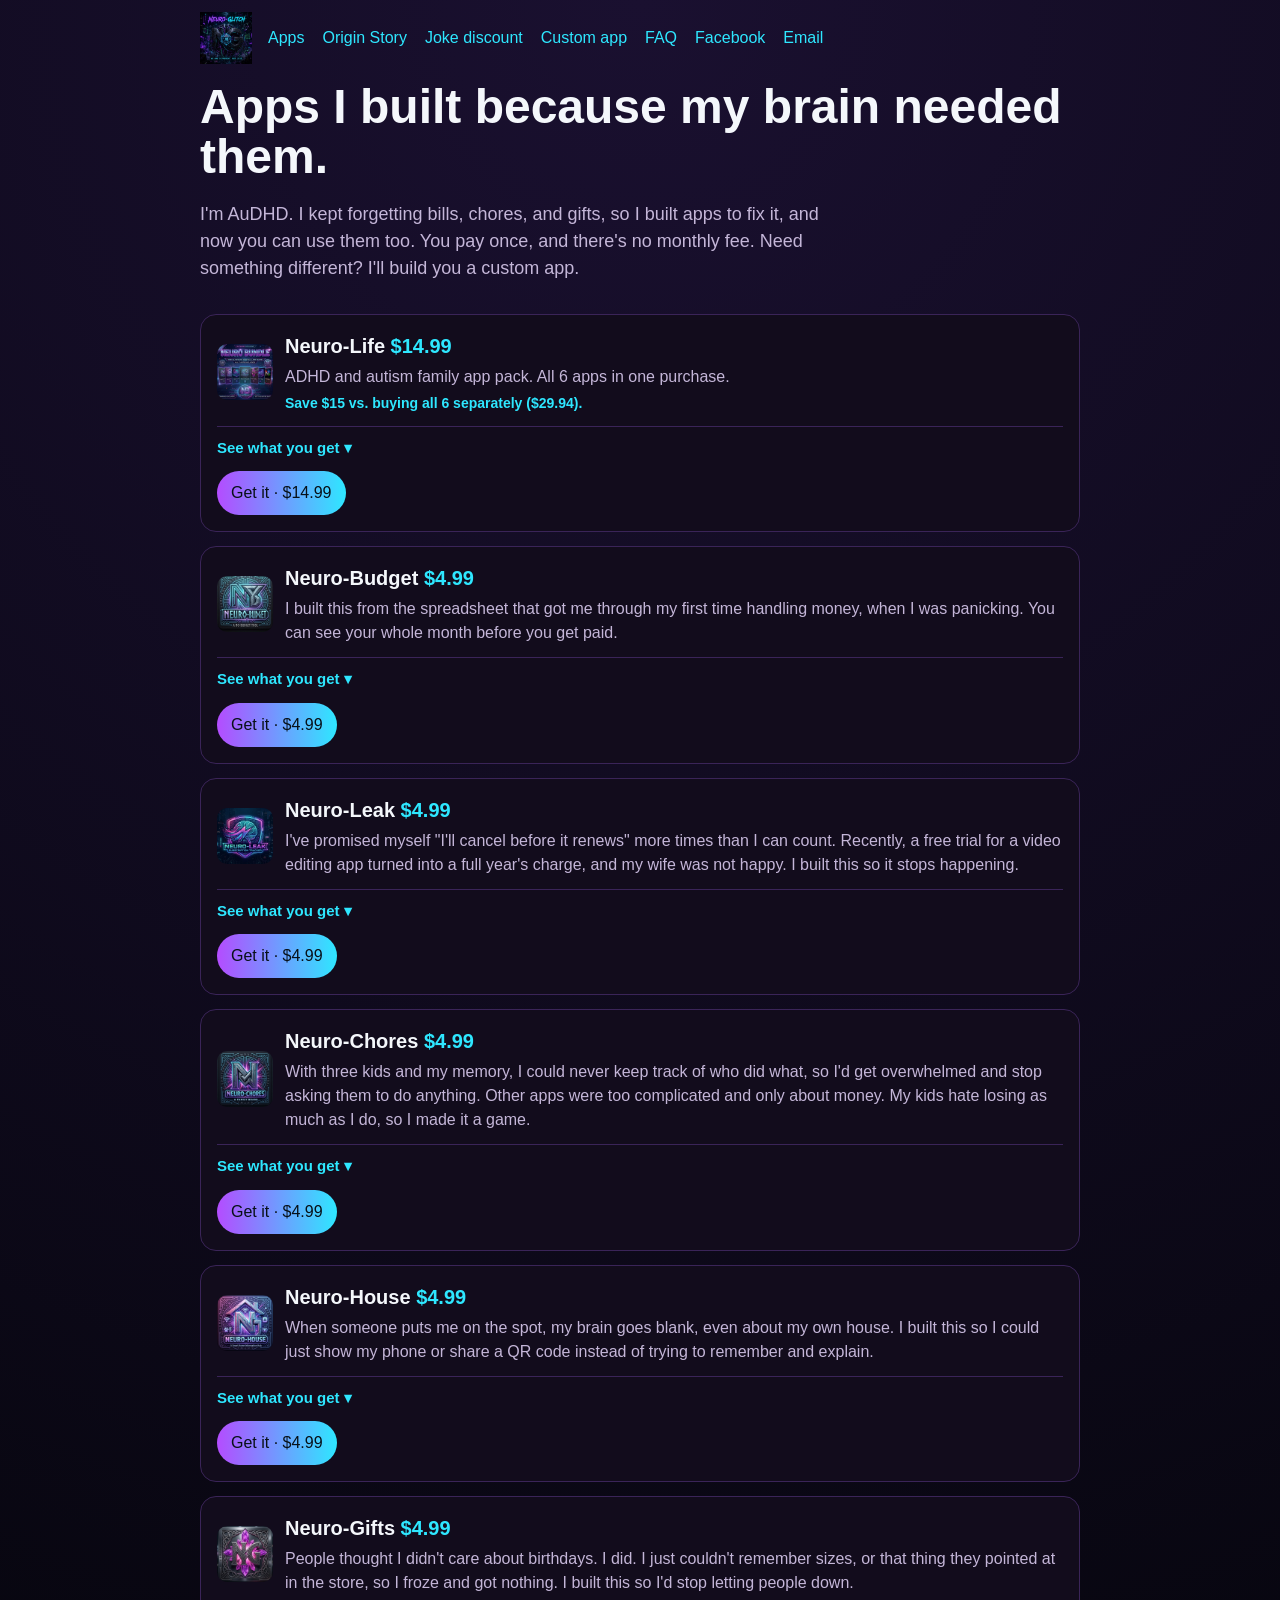
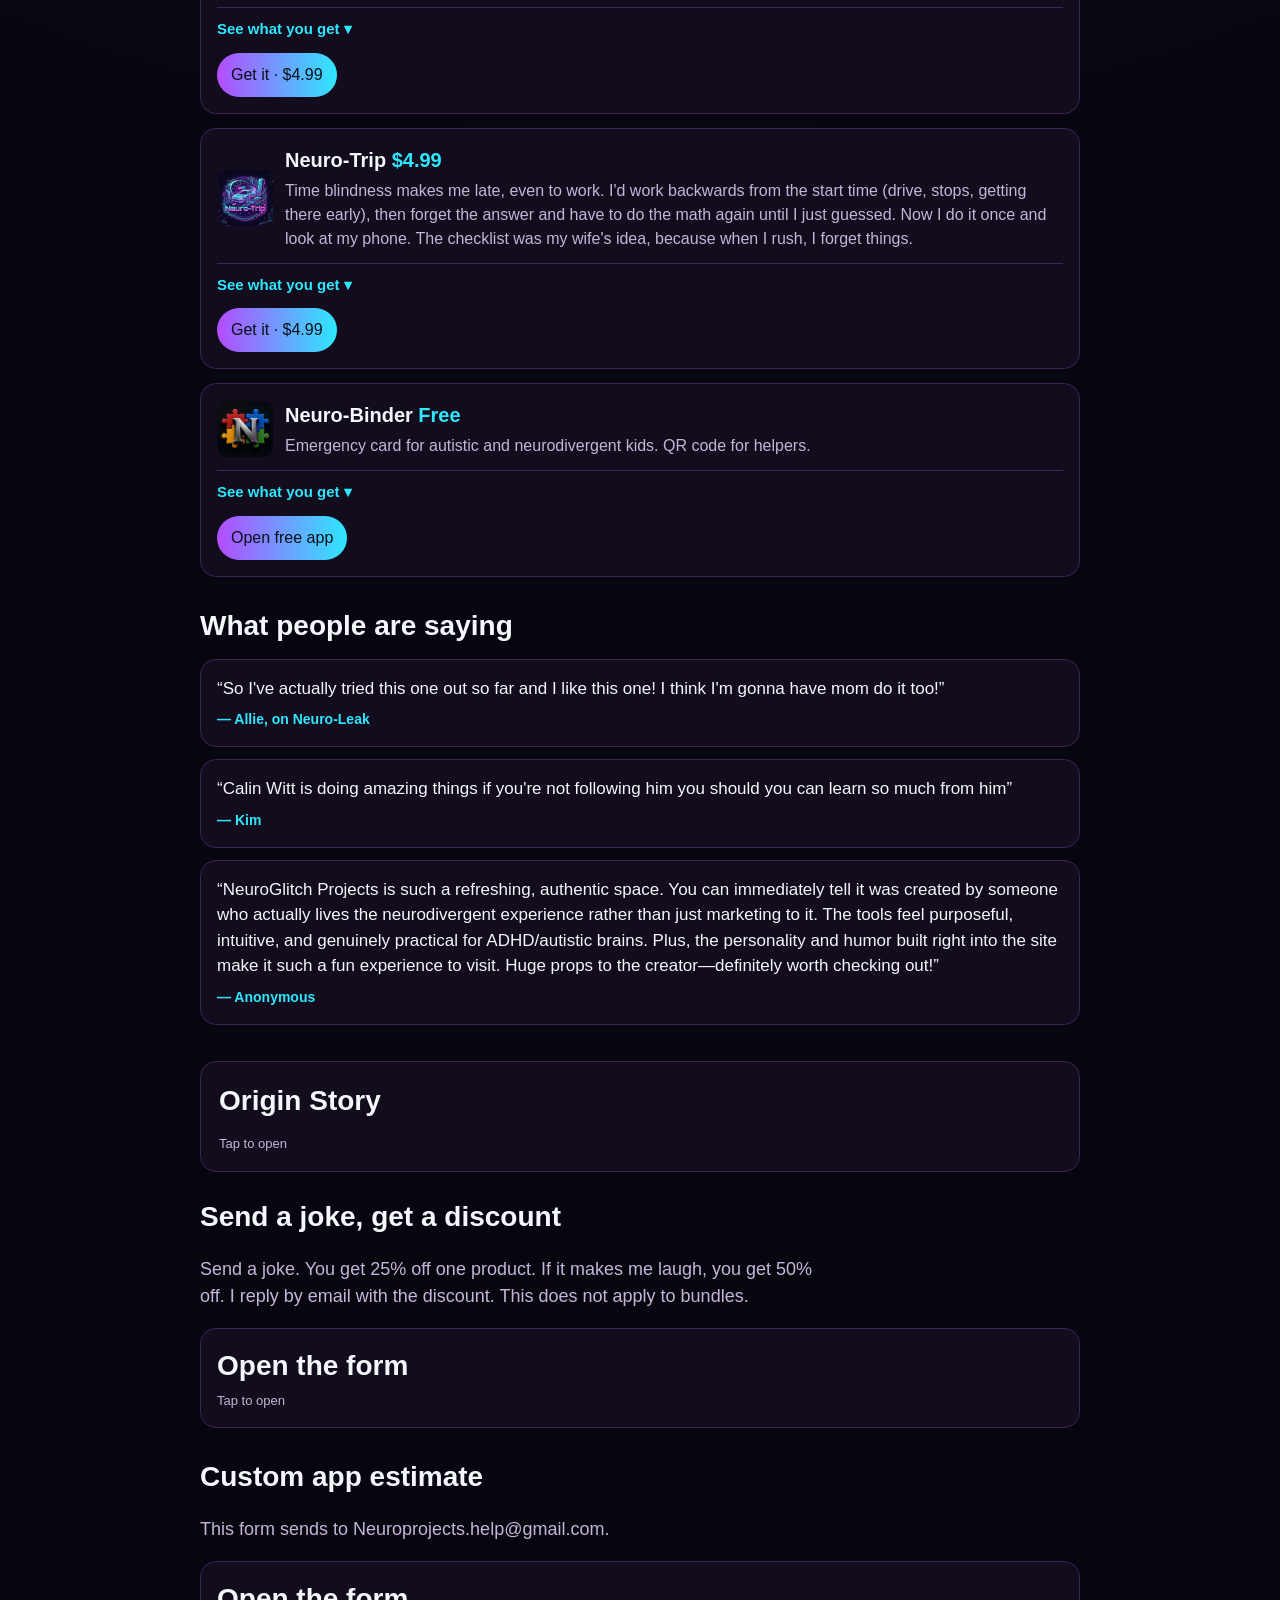
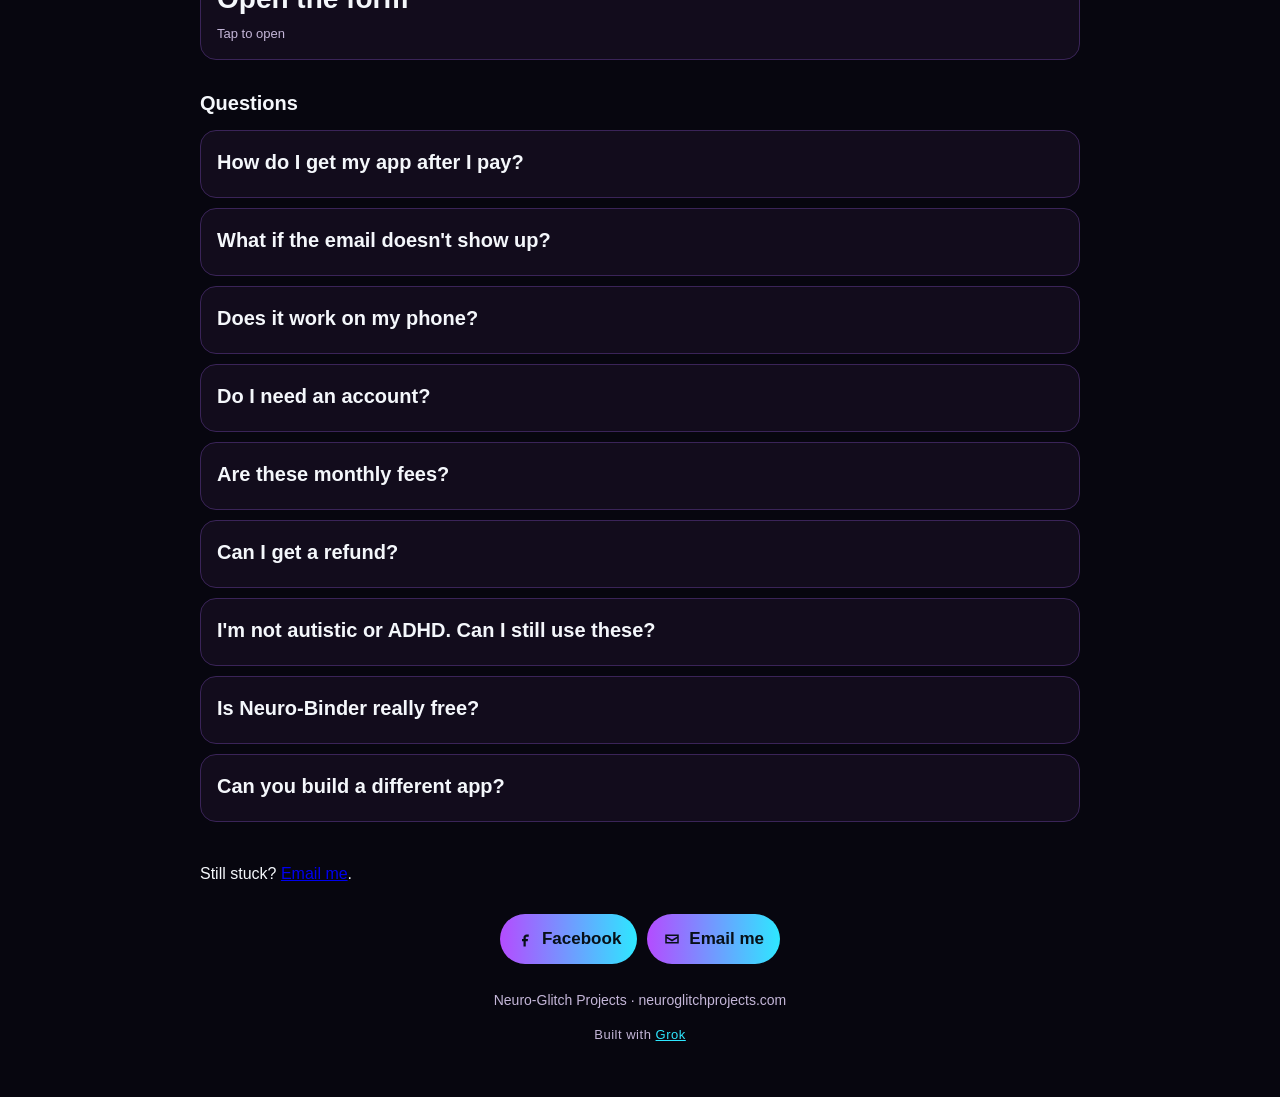
==== index.html @ a2f2d658 "Budget card: use new screenshot filenames" ====
<!DOCTYPE html>
<html lang="en">
<head>
  <meta charset="UTF-8">
  <meta name="viewport" content="width=device-width, initial-scale=1">
  <title>Neuro-Glitch Projects | ADHD and autism family apps</title>
  <meta name="description" content="ADHD and autism family apps by Calin Witt. Phone tools for neurodivergent families: budget, chores, emergency card, subscriptions, home info, gifts, and trip planner. One-time purchase.">
  <link rel="icon" href="/favicon.ico" sizes="any">
  <link rel="icon" type="image/png" href="/favicon-48.png" sizes="48x48">
  <link rel="icon" type="image/png" href="/favicon-192.png" sizes="192x192">
  <link rel="apple-touch-icon" href="/favicon-192.png">
  <meta property="og:type" content="website">
  <meta property="og:url" content="https://neuroglitchprojects.com/">
  <meta property="og:title" content="Neuro-Glitch Projects | Apps I built because my brain needed them">
  <meta property="og:description" content="I'm AuDHD, so I built apps for bills, chores, gifts, and more. You pay once, with no monthly fee. Neuro-Binder is free.">
  <meta property="og:image" content="https://neuroglitchprojects.com/logo.jpg">
  <meta name="twitter:card" content="summary_large_image">
  <meta name="twitter:title" content="Neuro-Glitch Projects | Apps I built because my brain needed them">
  <meta name="twitter:description" content="I'm AuDHD, so I built apps for bills, chores, gifts, and more. You pay once, with no monthly fee. Neuro-Binder is free.">
  <meta name="twitter:image" content="https://neuroglitchprojects.com/logo.jpg">
  <link rel="canonical" href="https://neuroglitchprojects.com/">
  <style>
    :root { --bg:#07060f; --card:#120c1c; --line:#3a2458; --text:#F4F7FB; --muted:#c4b6d8; --cyan:#2ee7ff; --purple:#b44cff; }
    * { box-sizing: border-box; }
    body { margin:0; font-family:-apple-system,BlinkMacSystemFont,"Segoe UI",sans-serif; background:radial-gradient(circle at top, #1a1030 0%, var(--bg) 42%); color:var(--text); line-height:1.5; }
    header, main, footer { width:min(880px, calc(100% - 32px)); margin:0 auto; }
    header { padding:12px 0 0; display:flex; align-items:center; gap:12px; flex-wrap:wrap; }
    .brand { height:52px; width:auto; display:block; margin:0; flex:none; }
    header nav { justify-content:flex-start; flex:1 1 240px; padding:4px 0; gap:4px 10px; }
    nav, .links { display:flex; justify-content:center; gap:10px; padding:12px 0; flex-wrap:wrap; }
    nav a { color:var(--cyan); text-decoration:none; font-size:16px; padding:8px 4px; }
    .links a { display:inline-flex; align-items:center; gap:8px; color:#071018; background:linear-gradient(90deg, var(--purple), var(--cyan)); text-decoration:none; font-size:17px; font-weight:700; border-radius:999px; padding:12px 16px; }
    .links svg { width:18px; height:18px; flex:none; }
    h1 { font-size:clamp(30px, 7vw, 48px); line-height:1.05; margin:18px 0 12px; }
    h2 { margin:0 0 4px; font-size:20px; }
    .price { color:var(--cyan); font-weight:700; }
    .lede, .note { color:var(--muted); font-size:18px; max-width:40rem; }
    .steps { display:flex; gap:8px; flex-wrap:wrap; padding:0 0 16px; color:var(--muted); font-size:13px; }
    .steps span { background:#140c22; border:1px solid var(--line); border-radius:999px; padding:6px 10px; }
    .about { background:var(--card); border:1px solid var(--line); border-radius:16px; padding:18px; margin:8px 0 24px; }
    .about h2 { font-size:28px; }
    .about p { margin:12px 0 0; } .about details { background:transparent; border:0; padding:0; } .about summary h2 { font-size:28px; } .hint { margin:0; color:var(--muted); font-size:13px; }
    .family { display:grid; grid-template-columns:1fr; gap:12px; margin:14px 0 4px; }
    .family img { width:100%; height:auto; display:block; border-radius:14px; border:1px solid var(--line); }
    @media (min-width:640px) { .family { grid-template-columns:1fr 1fr; } }
    .reviews { display:grid; gap:12px; padding:8px 0 28px; }
    .review { margin:0; background:var(--card); border:1px solid var(--line); border-radius:16px; padding:16px; }
    .review blockquote { margin:0; font-size:17px; }
    .review figcaption { margin-top:8px; color:var(--cyan); font-weight:700; font-size:14px; }
    #reviews > h2 { font-size:28px; }
    .get { margin:10px 0 0; padding:10px 12px; background:#140c22; border:1px solid var(--line); border-radius:12px; font-size:15px; }
    .get p { margin:0; }
    .get .get-all { margin-top:6px; color:var(--cyan); font-weight:700; font-size:14px; }
    .card { background:var(--card); border:1px solid var(--line); border-radius:16px; padding:16px; }
    .card .buy { margin-top:12px; }
    details.what { background:transparent; border:0; border-top:1px solid var(--line); border-radius:0; padding:10px 0 0; margin-top:12px; }
    details.what > summary { color:var(--cyan); font-size:15px; font-weight:600; }
    details.what > summary::after { content:" ▾"; }
    details.what[open] > summary::after { content:" ▴"; }
    .lb { position:fixed; inset:0; background:rgba(0,0,0,.9); display:none; align-items:center; justify-content:center; z-index:1000; }
    .lb.on { display:flex; }
    .lb img { max-width:92vw; max-height:88vh; width:auto; height:auto; object-fit:contain; border-radius:12px; }
    .lb button { position:absolute; background:rgba(255,255,255,.12); color:#fff; border:0; border-radius:999px; width:44px; height:44px; font-size:24px; line-height:44px; padding:0; cursor:pointer; }
    .lb .x { top:14px; right:14px; } .lb .pv { left:10px; top:50%; transform:translateY(-50%); } .lb .nx { right:10px; top:50%; transform:translateY(-50%); }
    body.lb-open { overflow:hidden; }
    .faq { display:grid; gap:10px; padding:8px 0 24px; }
    .grid { display:grid; gap:14px; padding:14px 0 28px; }
    .formwrap form { background:transparent; border:0; padding:12px 0 0; }
    details, form { background:var(--card); border:1px solid var(--line); border-radius:16px; padding:16px; }
    summary { cursor:pointer; list-style:none; }
    summary::-webkit-details-marker { display:none; }
    .row { display:flex; gap:12px; align-items:center; }
    .logo { width:56px; height:56px; border-radius:10px; object-fit:cover; flex:none; }
    .short { margin:0; color:var(--muted); }
    .save { margin:4px 0 0; color:var(--cyan); font-size:14px; font-weight:700; }
    .more { margin:14px 0; }
    .shots { display:flex; gap:10px; overflow-x:auto; padding:4px 0 14px; scroll-snap-type:x mandatory; -webkit-overflow-scrolling:touch; }
    .shots a { flex:none; scroll-snap-align:start; }
    .shots img { display:block; width:140px; height:auto; border-radius:14px; border:1px solid var(--line); }
    .more li { margin:6px 0; }
    .buy, button.send { display:inline-block; background:linear-gradient(90deg, var(--purple), var(--cyan)); color:#071018; text-decoration:none; font-weight:700; border:0; border-radius:999px; padding:10px 14px; font:inherit; }
    label { display:block; margin:12px 0 6px; font-size:14px; }
    input, textarea { width:100%; background:#0c0814; color:var(--text); border:1px solid var(--line); border-radius:10px; padding:10px; font:inherit; }
    textarea { min-height:110px; }
    .custom { padding-bottom:28px; }
    .custom h2 { font-size:28px; }
    footer { color:var(--muted); font-size:14px; padding-bottom:40px; text-align:center; }
    footer a { color:var(--cyan); }
    .credit { margin-top:8px; font-size:13px; letter-spacing:.04em; }
  </style>
</head>
<body>
  <header>
    <img class="brand" src="logo.jpg?v=10" alt="Neuro-Glitch. We are different, not less.">
    <nav>
      <a href="#apps">Apps</a>
      <a href="#origin">Origin Story</a>
      <a href="#joke">Joke discount</a>
      <a href="#custom">Custom app</a>
      <a href="#faq">FAQ</a>
      <a href="https://www.facebook.com/share/1QCXShVWDk/?mibextid=wwXIfr">Facebook</a>
      <a href="mailto:Neuroprojects.help@gmail.com">Email</a>
    </nav>
  </header>
  <main>
    <h1>Apps I built because my brain needed them.</h1>
    <p class="lede">I&#39;m AuDHD. I kept forgetting bills, chores, and gifts, so I built apps to fix it, and now you can use them too. You pay once, and there&#39;s no monthly fee. Need something different? I&#39;ll build you a custom app.</p>
    <section class="grid" id="apps">
      <article class="card" data-cat="pack">
        <div class="row"><img class="logo" src="img/neuro-life.svg" alt="Neuro-Life logo"><div><h2>Neuro-Life <span class="price">$14.99</span></h2><p class="short">ADHD and autism family app pack. All 6 apps in one purchase.</p><p class="save">Save $15 vs. buying all 6 separately ($29.94).</p></div></div>
        <details class="what" name="site"><summary>See what you get</summary>
        <ul class="more"><li>Neuro-Chores</li><li>Neuro-House</li><li>Neuro-Leak</li><li>Neuro-Gifts</li><li>Neuro-Trip</li><li>Neuro-Budget</li></ul>
        </details>
        <a class="buy" href="https://buy.stripe.com/5kQfZj4Zwcn02ruaS0b3q06">Get it · $14.99</a>
      </article>
      <article class="card" data-cat="money">
        <div class="row"><img class="logo" src="img/neuro-budget.svg" alt="Neuro-Budget logo"><div><h2>Neuro-Budget <span class="price">$4.99</span></h2><p class="short">I built this from the spreadsheet that got me through my first time handling money, when I was panicking. You can see your whole month before you get paid.</p></div></div>
        <details class="what" name="site"><summary>See what you get</summary>
        <div class="get"><p>Sort your bills between your paychecks, track your savings, and see real numbers for what's safe to spend. It does the math so you don't get overwhelmed.</p><p class="get-all">Works on any phone. Add it to your home screen. Guide PDF included. Pay once.</p></div>
        <ul class="more"><li>Shows which check pays which bill.</li><li>Shows the amount safe to spend after those bills.</li><li>Runs on your phone. No spreadsheet.</li></ul>
        <div class="shots"><a href="img/shots/nbudget-v2-1.svg"><img loading="lazy" src="img/shots/nbudget-v2-1.svg" alt="Neuro-Budget paychecks screen showing income, bills, and safe-to-spend totals" width="140"></a><a href="img/shots/nbudget-v2-2.svg"><img loading="lazy" src="img/shots/nbudget-v2-2.svg" alt="Neuro-Budget paycheck detail with the bills assigned to that paycheck" width="140"></a><a href="img/shots/nbudget-v2-3.svg"><img loading="lazy" src="img/shots/nbudget-v2-3.svg" alt="Neuro-Budget month view showing the whole month of bills and paychecks" width="140"></a></div>
        </details>
        <a class="buy" href="https://buy.stripe.com/7sYaEZajQbiW6HK1hqb3q00">Get it · $4.99</a>
      </article>
      <article class="card" data-cat="money">
        <div class="row"><img class="logo" src="img/neuro-leak.svg" alt="Neuro-Leak logo"><div><h2>Neuro-Leak <span class="price">$4.99</span></h2><p class="short">I've promised myself "I'll cancel before it renews" more times than I can count. Recently, a free trial for a video editing app turned into a full year's charge, and my wife was not happy. I built this so it stops happening.</p></div></div>
        <details class="what" name="site"><summary>See what you get</summary>
        <div class="get"><p>Track your subscriptions and see what they cost per year. It shows when each free trial ends, so you can cancel before the full price hits.</p><p class="get-all">Works on any phone. Add it to your home screen. Guide PDF included. Pay once.</p></div>
        <ul class="more"><li>Add a plan with price, due date, and billing cycle.</li><li>See the true yearly cost.</li><li>One tap shows due trials and payments.</li></ul>
        <div class="shots"><a href="img/shots/leak-1.svg"><img loading="lazy" src="img/shots/leak-1.svg" alt="Neuro-Leak 14-day horizon with monthly and yearly subscription cost and trials ending soon" width="140"></a><a href="img/shots/leak-2.svg"><img loading="lazy" src="img/shots/leak-2.svg" alt="Neuro-Leak subscriptions list with free trials and upcoming charges" width="140"></a></div>
        </details>
        <a class="buy" href="https://buy.stripe.com/4gM4gBbnUaeSc248JSb3q03">Get it · $4.99</a>
      </article>
      <article class="card" data-cat="kids">
        <div class="row"><img class="logo" src="img/neuro-chores.svg" alt="Neuro-Chores logo"><div><h2>Neuro-Chores <span class="price">$4.99</span></h2><p class="short">With three kids and my memory, I could never keep track of who did what, so I'd get overwhelmed and stop asking them to do anything. Other apps were too complicated and only about money. My kids hate losing as much as I do, so I made it a game.</p></div></div>
        <details class="what" name="site"><summary>See what you get</summary>
        <div class="get"><p>Set your own chores and rewards, and the kids earn points. A running scoreboard shows who has done the most and who has the most points, so they push to beat each other.</p><p class="get-all">Works on any phone. Add it to your home screen. Guide PDF included. Pay once.</p></div>
        <ul class="more"><li>Add kids and assign chores.</li><li>Track points and redeem rewards.</li><li>Optional parent PIN. No monthly fee. No App Store account.</li></ul>
        <div class="shots"><a href="img/shots/chores-1.svg"><img loading="lazy" src="img/shots/chores-1.svg" alt="Neuro-Chores family overview showing each kid’s chores done and points" width="140"></a><a href="img/shots/chores-2.svg"><img loading="lazy" src="img/shots/chores-2.svg" alt="Neuro-Chores kid screen with points, a Redeem button, and chore list" width="140"></a></div>
        </details>
        <a class="buy" href="https://buy.stripe.com/9B6aEZ8bI9aO8PSe4cb3q04">Get it · $4.99</a>
      </article>
      <article class="card" data-cat="home">
        <div class="row"><img class="logo" src="img/neuro-house.svg" alt="Neuro-House logo"><div><h2>Neuro-House <span class="price">$4.99</span></h2><p class="short">When someone puts me on the spot, my brain goes blank, even about my own house. I built this so I could just show my phone or share a QR code instead of trying to remember and explain.</p></div></div>
        <details class="what" name="site"><summary>See what you get</summary>
        <div class="get"><p>A household binder for Wi-Fi, pets, shutoffs, contacts, routines, and more. Share a QR card or hand over the phone, so a sitter or plumber gets what they need without the small talk.</p><p class="get-all">Works on any phone. Add it to your home screen. Guide PDF included. Pay once.</p></div>
        <ul class="more"><li>Keys, alarm codes, shutoffs, Wi-Fi, layout, and routines.</li><li>Share a QR code with a plumber, pet sitter, or guest.</li><li>Nothing is uploaded.</li></ul>
        <div class="shots"><a href="img/shots/house-1.svg"><img loading="lazy" src="img/shots/house-1.svg" alt="Neuro-House home binder with rooms for Wi-Fi, alarm, shutoffs, pets, and contacts" width="140"></a><a href="img/shots/house-2.svg"><img loading="lazy" src="img/shots/house-2.svg" alt="Neuro-House pets page with a pet’s age, food, and care notes" width="140"></a><a href="img/shots/house-3.svg"><img loading="lazy" src="img/shots/house-3.svg" alt="Neuro-House share screen with a QR code a sitter can scan to read the pet notes" width="140"></a></div>
        </details>
        <a class="buy" href="https://buy.stripe.com/14A3cx0Jgcn07LO5xGb3q02">Get it · $4.99</a>
      </article>
      <article class="card" data-cat="people">
        <div class="row"><img class="logo" src="img/neuro-gifts.svg" alt="Neuro-Gifts logo"><div><h2>Neuro-Gifts <span class="price">$4.99</span></h2><p class="short">People thought I didn't care about birthdays. I did. I just couldn't remember sizes, or that thing they pointed at in the store, so I froze and got nothing. I built this so I'd stop letting people down.</p></div></div>
        <details class="what" name="site"><summary>See what you get</summary>
        <div class="get"><p>Save sizes, likes, birthdays, and gift ideas the moment you hear them, so you're never stuck guessing.</p><p class="get-all">Works on any phone. Add it to your home screen. Guide PDF included. Pay once.</p></div>
        <ul class="more"><li>Stores the details you forget.</li><li>Tracks a gift from idea to given.</li></ul>
        <div class="shots"><a href="img/shots/gifts-1.svg"><img loading="lazy" src="img/shots/gifts-1.svg" alt="Neuro-Gifts people list with a birthday and gift ideas" width="140"></a><a href="img/shots/gifts-2.svg"><img loading="lazy" src="img/shots/gifts-2.svg" alt="Neuro-Gifts person profile with clothing sizes, colors, and likes" width="140"></a></div>
        </details>
        <a class="buy" href="https://buy.stripe.com/aFa14p77Eev83vyaS0b3q01">Get it · $4.99</a>
      </article>
      <article class="card" data-cat="travel">
        <div class="row"><img class="logo" src="img/neuro-trip.svg" alt="Neuro-Trip logo"><div><h2>Neuro-Trip <span class="price">$4.99</span></h2><p class="short">Time blindness makes me late, even to work. I'd work backwards from the start time (drive, stops, getting there early), then forget the answer and have to do the math again until I just guessed. Now I do it once and look at my phone. The checklist was my wife's idea, because when I rush, I forget things.</p></div></div>
        <details class="what" name="site"><summary>See what you get</summary>
        <div class="get"><p>Enter when you need to be there and what's on the way. It tells you when to start getting ready and when to leave, plus a checklist so nothing gets left behind.</p><p class="get-all">Works on any phone. Add it to your home screen. Guide PDF included. Pay once.</p></div>
        <ul class="more"><li>Set the arrival time first.</li><li>Add stops and a buffer.</li><li>Shows when you need to leave.</li></ul>
        <div class="shots"><a href="img/shots/trip-1.svg"><img loading="lazy" src="img/shots/trip-1.svg" alt="Neuro-Trip upcoming trip with the time to start getting ready" width="140"></a><a href="img/shots/trip-2.svg"><img loading="lazy" src="img/shots/trip-2.svg" alt="Neuro-Trip schedule working backward from arrival time with stops" width="140"></a><a href="img/shots/trip-3.svg"><img loading="lazy" src="img/shots/trip-3.svg" alt="Neuro-Trip packing checklist before leaving" width="140"></a></div>
        </details>
        <a class="buy" href="https://buy.stripe.com/bJecN79fM3Qud68e4cb3q05">Get it · $4.99</a>
      </article>
      <article class="card" data-cat="kids">
        <div class="row"><img class="logo" src="img/neuro-binder.svg" alt="Neuro-Binder logo"><div><h2>Neuro-Binder <span class="price">Free</span></h2><p class="short">Emergency card for autistic and neurodivergent kids. QR code for helpers.</p></div></div>
        <details class="what" name="site"><summary>See what you get</summary>
        <ul class="more"><li>QR code with photo, contacts, allergies, and how to help.</li><li>A helper can scan it with no account.</li><li>The scanner cannot edit the card.</li></ul>
        </details>
        <a class="buy" href="https://forge-zest-kite-frost.grok.me" target="_blank" rel="noopener">Open free app</a>
      </article>
    </section>
    <section id="reviews">
    <h2>What people are saying</h2>
    <div class="reviews">
      <figure class="review"><blockquote>“So I've actually tried this one out so far and I like this one! I think I'm gonna have mom do it too!”</blockquote><figcaption>— Allie, on Neuro-Leak</figcaption></figure>
      <figure class="review"><blockquote>“Calin Witt is doing amazing things if you're not following him you should you can learn so much from him”</blockquote><figcaption>— Kim</figcaption></figure>
      <figure class="review"><blockquote>“NeuroGlitch Projects is such a refreshing, authentic space. You can immediately tell it was created by someone who actually lives the neurodivergent experience rather than just marketing to it. The tools feel purposeful, intuitive, and genuinely practical for ADHD/autistic brains. Plus, the personality and humor built right into the site make it such a fun experience to visit. Huge props to the creator—definitely worth checking out!”</blockquote><figcaption>— Anonymous</figcaption></figure>
    </div>
    </section>
        <section class="about" id="origin">
      <details name="site">
        <summary><h2>Origin Story</h2><p class="hint">Tap to open</p></summary>
        <div class="family"><img loading="lazy" src="img/family-couple.svg" alt="Calin and his partner by a lake"><img loading="lazy" src="img/family-kids.svg" alt="Calin&#39;s family by a lake"></div>
        <p>My name is Calin Witt and I am the creator of Neuro-Glitch. I was born at the Cherokee Nation Hastings Hospital in Tahlequah, OK. Fun fact, I was the only baby born in the hospital that day if you believe my Mother! My dad (Mike) and my brother (Colton) taught me most of what I know and my little sister (Hailey) is one of my biggest inspirations (and my favorite sibling). I also have two other little brothers, who are not so little (Seth and Jace) and my Mother (Sandra), whom have all helped shape who I am. I am a member of the Choctaw Nation Tribe of Oklahoma. My family includes 6 total kids (3 mine and 3 bonus). My 3, King, Legion, and KJ are all Neuro-Divergent and all 3 have unique personalities (and 4 names each). They struggle with how the world is and I want to be a part of something that creates a better future for them! My wife (Erica) and I also have 2 beautiful dogs, Beau (long-haired dachshund) and Moose (my giant deaf Great Dane) and a Burmese Python (Kaa). Yes, from the Jungle Book!</p>
        <p>Growing up I always knew I was a little different, I just never knew why. I have always been very good at problem-solving (sometimes creating problems just to solve them when I was bored). I discovered in my 20s I was AuDHD, to which no one around me was surprised….but me. I created Neuro-Glitch because I want to be able to help people with cognitive struggles by creating apps that I know help me. Finding a problem and solving it. I am a prior Law-Enforcement Officer as well. I never want anyone to need a tool and not have it so if you are really struggling and need help and one of my tools could help you but you can’t afford it, just let me know and we will work together to figure something out! Thank you all for visiting my site and I am so excited for this journey!</p>
      </details>
    </section>
    <section class="custom" id="joke">
      <h2>Send a joke, get a discount</h2>
      <p class="note">Send a joke. You get 25% off one product. If it makes me laugh, you get 50% off. I reply by email with the discount. This does not apply to bundles.</p>
      <details class="formwrap" name="site"><summary><h2>Open the form</h2><p class="hint">Tap to open</p></summary>
      <form action="https://formsubmit.co/Neuroprojects.help@gmail.com" method="POST">
        <input type="hidden" name="_subject" value="Joke for a discount">
        <input type="hidden" name="_next" value="https://neuroglitchprojects.com/thanks.html">
        <input type="hidden" name="_template" value="table">
        <input type="text" name="_honey" style="display:none">
        <label for="jname">Name</label>
        <input id="jname" name="name" required>
        <label for="jemail">Your email</label>
        <input id="jemail" name="email" type="email" required>
        <label for="product">Which product?</label>
        <input id="product" name="product" required>
        <label for="joke">Your joke</label>
        <textarea id="joke" name="joke" required></textarea>
        <p><button class="send" type="submit">Send joke</button></p>
      </form>
      </details>
    </section>
    <section class="custom" id="custom">
      <h2>Custom app estimate</h2>
      <p class="note">This form sends to Neuroprojects.help@gmail.com.</p>
      <details class="formwrap" name="site"><summary><h2>Open the form</h2><p class="hint">Tap to open</p></summary>
      <form action="https://formsubmit.co/Neuroprojects.help@gmail.com" method="POST">
        <input type="hidden" name="_subject" value="Custom app estimate request">
        <input type="hidden" name="_next" value="https://neuroglitchprojects.com/thanks.html">
        <input type="hidden" name="_template" value="table">
        <input type="text" name="_honey" style="display:none">
        <label for="name">Name</label>
        <input id="name" name="name" required>
        <label for="email">Your email</label>
        <input id="email" name="email" type="email" required>
        <label for="app">What should the app do?</label>
        <textarea id="app" name="app" required></textarea>
        <label for="who">Who will use it?</label>
        <input id="who" name="who">
        <label for="must">Must-have features</label>
        <textarea id="must" name="must"></textarea>
        <label for="budget">Budget, if you have one</label>
        <input id="budget" name="budget">
        <label for="when">When do you need it?</label>
        <input id="when" name="when">
        <p><button class="send" type="submit">Send estimate request</button></p>
      </form>
      </details>
    </section>
    <section id="faq">
    <h2>Questions</h2>
    <div class="faq">
      <details name="site"><summary><h2>How do I get my app after I pay?</h2></summary><p>Right after Stripe checkout, an email shows up with your guide PDF and your app link. Usually within a few minutes.</p></details>
      <details name="site"><summary><h2>What if the email doesn't show up?</h2></summary><p>Check spam and promotions first. Still nothing? Email me at Neuroprojects.help@gmail.com and I'll send it.</p></details>
      <details name="site"><summary><h2>Does it work on my phone?</h2></summary><p>Yes. These are web apps. Open the link in your browser and tap “Add to Home Screen.” Works on phone, tablet, or computer.</p></details>
      <details name="site"><summary><h2>Do I need an account?</h2></summary><p>No. Checkout is by Stripe. No sign-up here.</p></details>
      <details name="site"><summary><h2>Are these monthly fees?</h2></summary><p>No. One-time purchase. No subscriptions sneaking up on you.</p></details>
      <details name="site"><summary><h2>Can I get a refund?</h2></summary><p>No refunds, because these are web apps and there's no way to return them once you have them. But if something isn't working, email me and I'll gladly fix it.</p></details>
      <details name="site"><summary><h2>I'm not autistic or ADHD. Can I still use these?</h2></summary><p>Yes. They're built for neurodivergent brains, but they work for anyone who forgets stuff. So, everyone.</p></details>
      <details name="site"><summary><h2>Is Neuro-Binder really free?</h2></summary><p>Yes, free. Responders scan a QR code, no account needed. Editing the card needs a parent sign-in. It does not call 911.</p></details>
      <details name="site"><summary><h2>Can you build a different app?</h2></summary><p>Yes. Use the custom app form above. I reply by email with an estimate.</p></details>
    </div>
    <p>Still stuck? <a href="mailto:Neuroprojects.help@gmail.com">Email me</a>.</p>
    </section>
  </main>
  <footer>
    <div class="links">
      <a href="https://www.facebook.com/share/1QCXShVWDk/?mibextid=wwXIfr"><svg viewBox="0 0 24 24" aria-hidden="true"><path fill="currentColor" d="M14 9h3V6h-3c-2.2 0-4 1.8-4 4v2H8v3h2v7h3v-7h2.6l.4-3H13v-2c0-.6.4-1 1-1z"/></svg>Facebook</a>
      <a href="mailto:Neuroprojects.help@gmail.com"><svg viewBox="0 0 24 24" aria-hidden="true"><path fill="currentColor" d="M3 6h18v12H3V6zm2 2v.5l7 4.2 7-4.2V8H5zm14 8V11l-7 4.2L5 11v5h14z"/></svg>Email me</a>
    </div>
    <p>Neuro-Glitch Projects · neuroglitchprojects.com</p>
    <p class="credit">Built with <a href="https://grok.com">Grok</a></p>
  </footer>
  <script>
    function openHash(){ var s=document.querySelector(location.hash||"#none"); if(s&&s.tagName==="SECTION"){ var d=s.querySelector("details.formwrap"); if(d) d.open=true; } }
    window.addEventListener("hashchange", openHash); openHash();
  </script>
  <div class="lb" id="lb" role="dialog" aria-modal="true" aria-label="Screenshot"><img alt=""><button class="pv" type="button" aria-label="Previous">&#8249;</button><button class="nx" type="button" aria-label="Next">&#8250;</button><button class="x" type="button" aria-label="Close">&times;</button></div>
  <script>
    (function(){
      var lb=document.getElementById("lb"), im=lb.querySelector("img"), set=[], i=0, sx=null;
      function show(){ var a=set[i]; im.src=a.getAttribute("href"); im.alt=a.querySelector("img").alt; lb.querySelector(".pv").style.display=lb.querySelector(".nx").style.display=set.length>1?"":"none"; }
      function open(a){ set=[].slice.call(a.parentNode.querySelectorAll("a")); i=set.indexOf(a); show(); lb.classList.add("on"); document.body.classList.add("lb-open"); }
      function close(){ lb.classList.remove("on"); document.body.classList.remove("lb-open"); im.src=""; }
      function go(d){ i=(i+d+set.length)%set.length; show(); }
      document.querySelectorAll(".shots a").forEach(function(a){ a.addEventListener("click",function(e){ e.preventDefault(); open(a); }); });
      lb.addEventListener("click",function(e){ if(e.target.classList.contains("pv")) go(-1); else if(e.target.classList.contains("nx")) go(1); else if(e.target!==im) close(); });
      document.addEventListener("keydown",function(e){ if(!lb.classList.contains("on")) return; if(e.key==="Escape") close(); if(e.key==="ArrowLeft") go(-1); if(e.key==="ArrowRight") go(1); });
      lb.addEventListener("touchstart",function(e){ sx=e.touches[0].clientX; },{passive:true});
      lb.addEventListener("touchend",function(e){ if(sx===null) return; var dx=e.changedTouches[0].clientX-sx; sx=null; if(Math.abs(dx)>40) go(dx<0?1:-1); });
    })();
  </script>
  <script>
    (function(){
      var ds=[].slice.call(document.querySelectorAll("details"));
      ds.forEach(function(d){ d.addEventListener("toggle",function(){
        if(!d.open) return;
        ds.forEach(function(o){ if(o!==d && o.open) o.open=false; });
        requestAnimationFrame(function(){
          var card=d.closest(".card")||d, h=document.querySelector("header"), off=(h&&getComputedStyle(h).position==="sticky")?h.offsetHeight:0;
          var top=card.getBoundingClientRect().top;
          if(top<off) window.scrollTo({top:window.scrollY+top-off-8,behavior:"smooth"});
        });
      }); });
    })();
  </script>
</body>
</html>
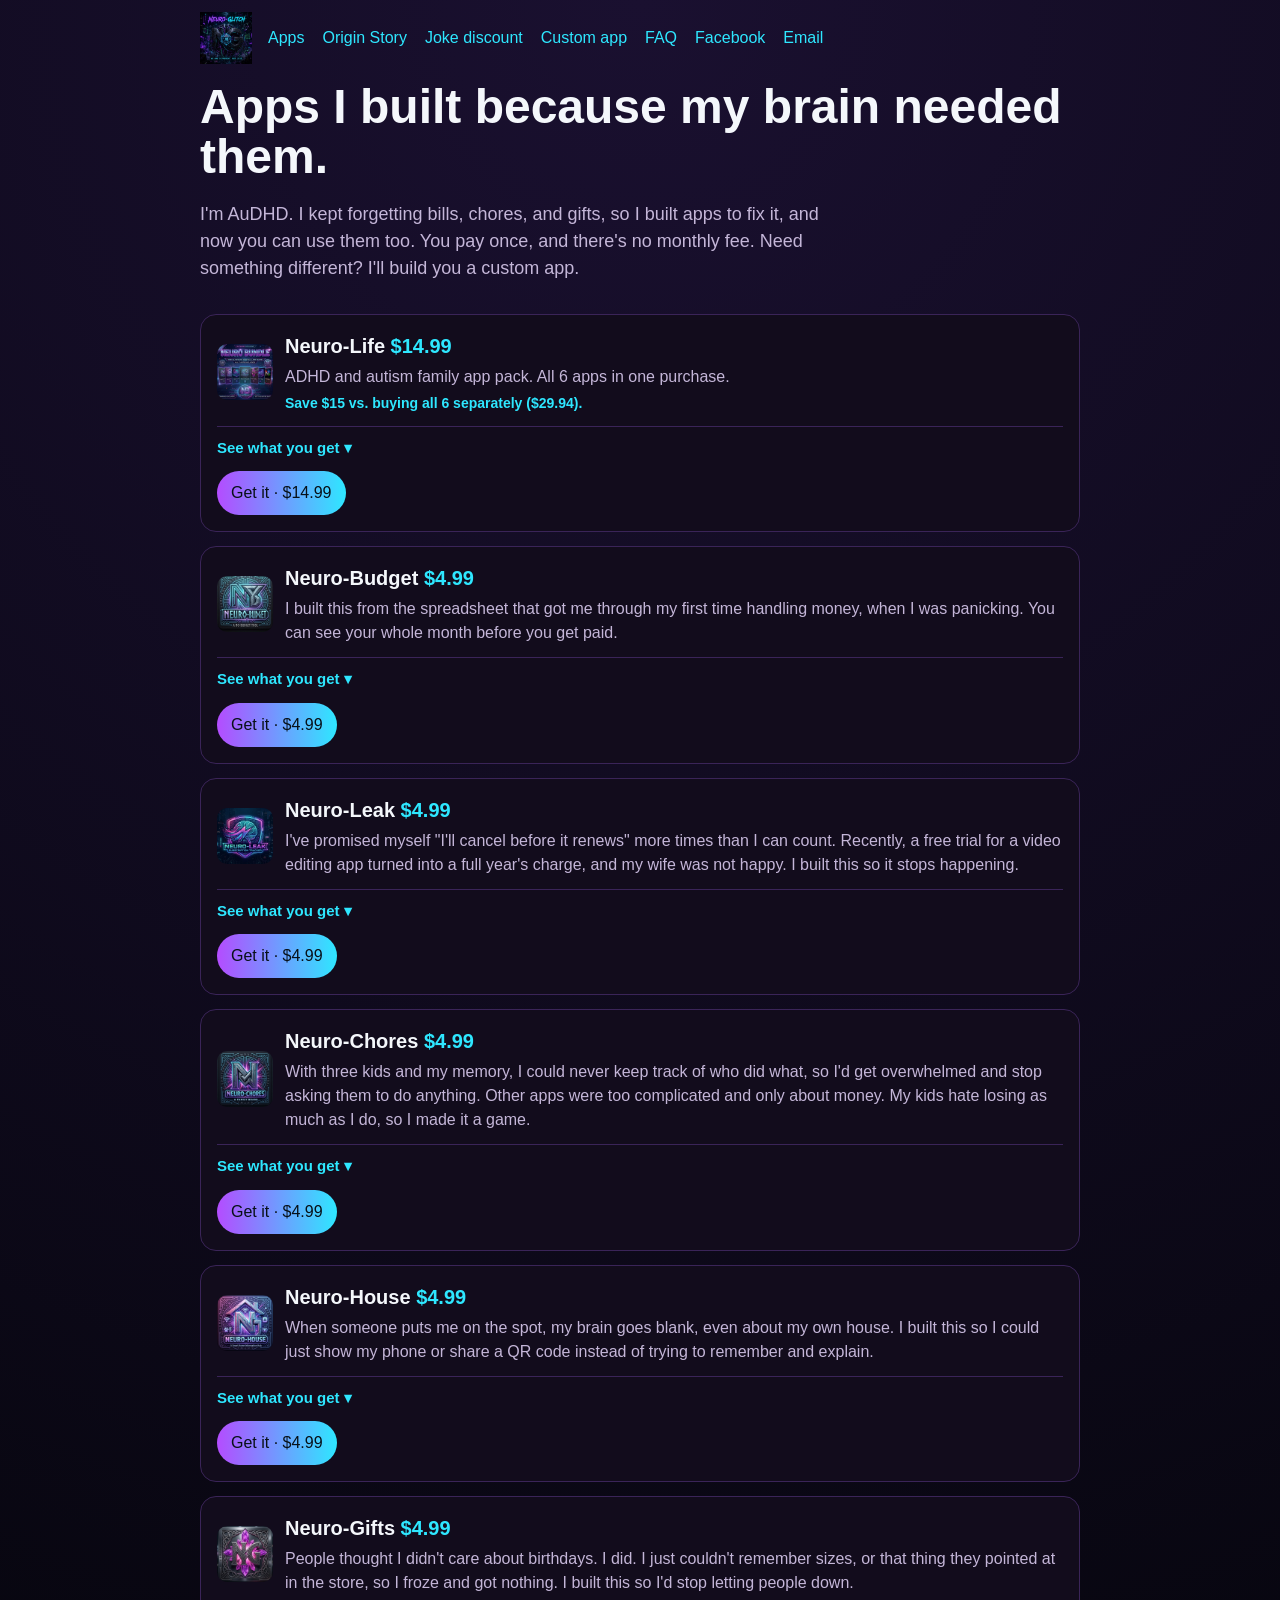
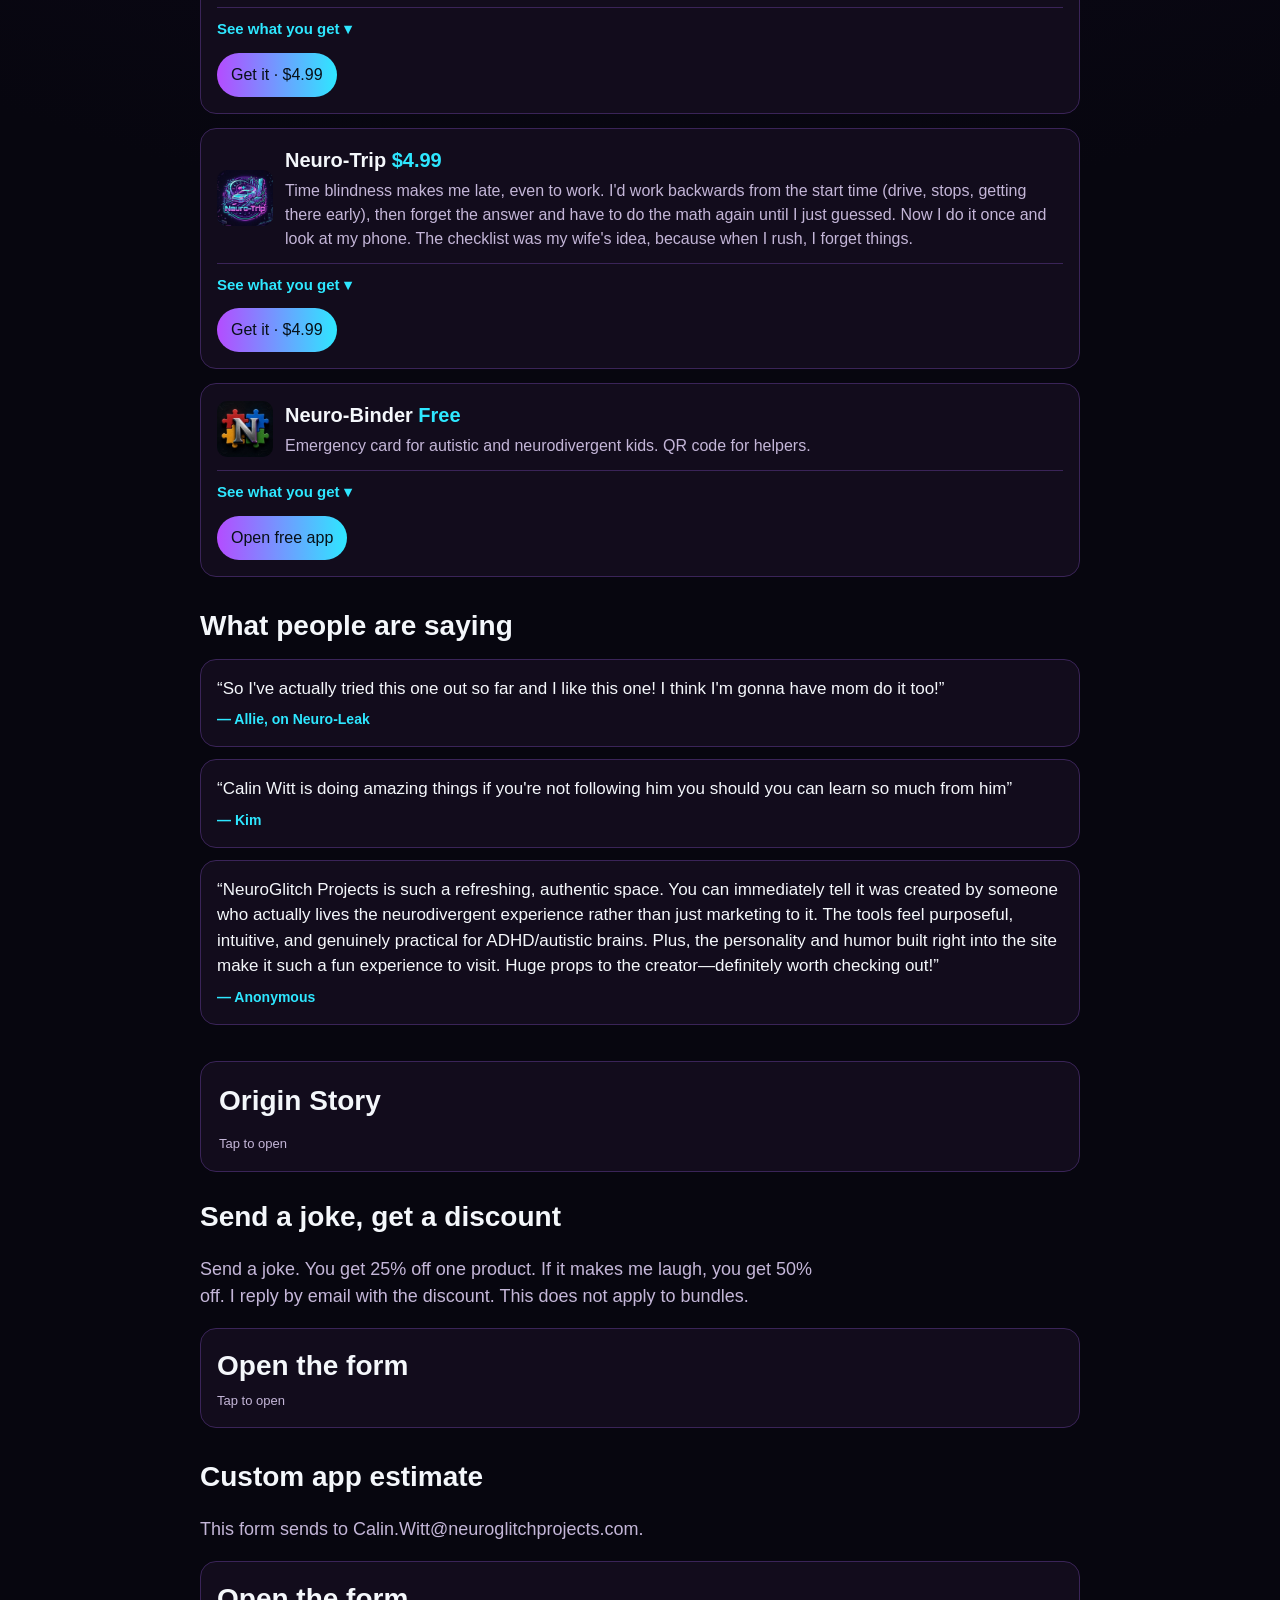
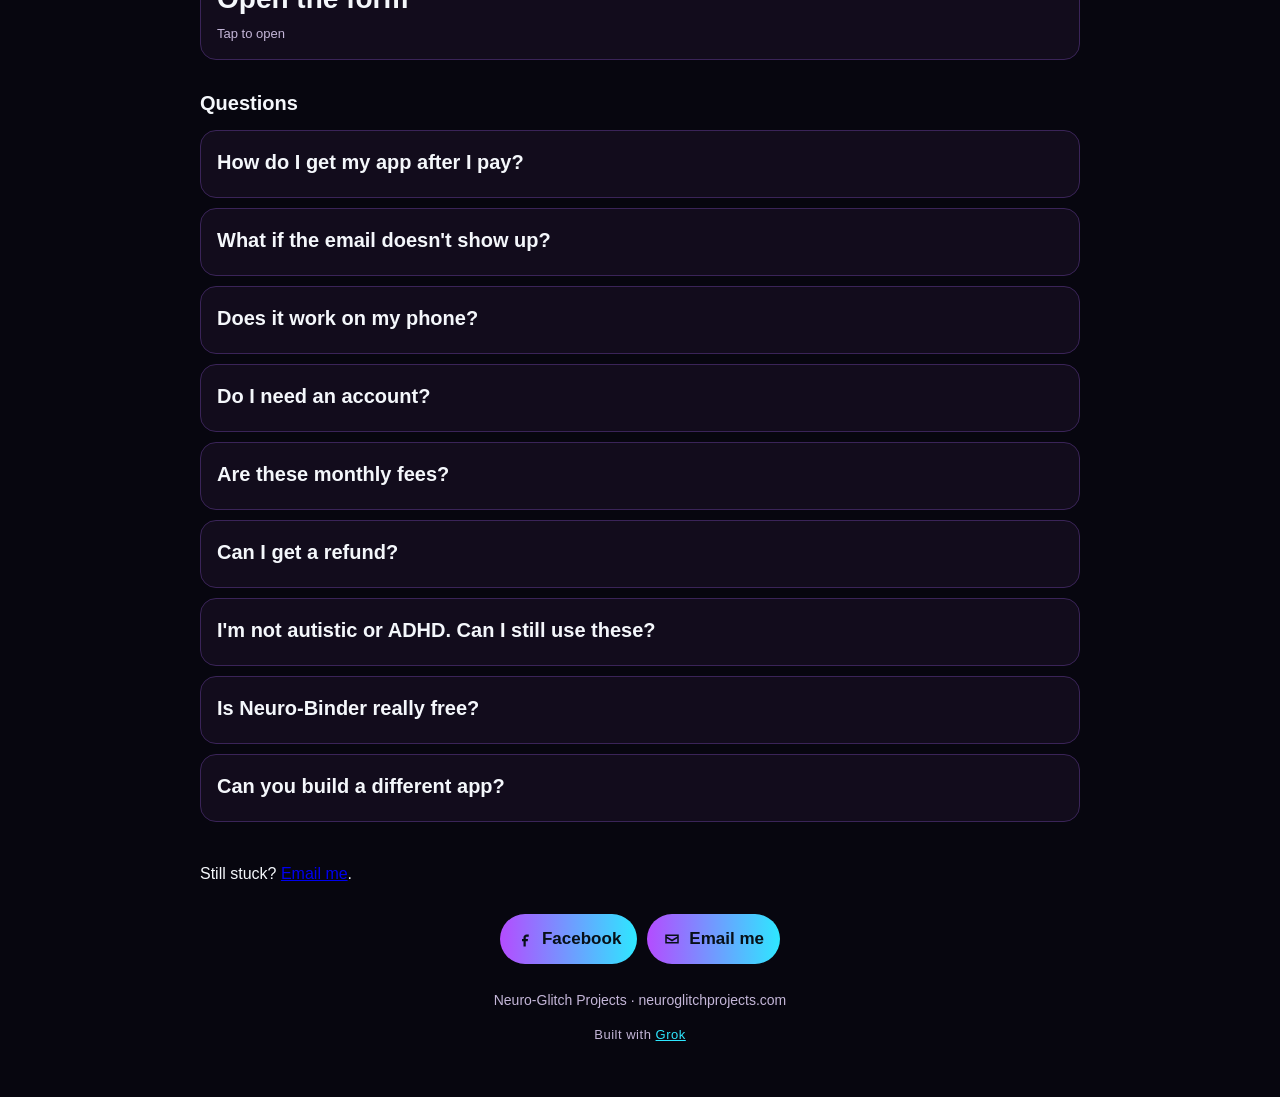
==== commit 9514650b: "Change contact email to Calin.Witt@neuroglitchprojects.com" ====
--- a/index.html
+++ b/index.html
@@ -99,7 +99,7 @@
       <a href="#custom">Custom app</a>
       <a href="#faq">FAQ</a>
       <a href="https://www.facebook.com/share/1QCXShVWDk/?mibextid=wwXIfr">Facebook</a>
-      <a href="mailto:Neuroprojects.help@gmail.com">Email</a>
+      <a href="mailto:Calin.Witt@neuroglitchprojects.com">Email</a>
     </nav>
   </header>
   <main>
@@ -195,7 +195,7 @@
       <h2>Send a joke, get a discount</h2>
       <p class="note">Send a joke. You get 25% off one product. If it makes me laugh, you get 50% off. I reply by email with the discount. This does not apply to bundles.</p>
       <details class="formwrap" name="site"><summary><h2>Open the form</h2><p class="hint">Tap to open</p></summary>
-      <form action="https://formsubmit.co/Neuroprojects.help@gmail.com" method="POST">
+      <form action="https://formsubmit.co/Calin.Witt@neuroglitchprojects.com" method="POST">
         <input type="hidden" name="_subject" value="Joke for a discount">
         <input type="hidden" name="_next" value="https://neuroglitchprojects.com/thanks.html">
         <input type="hidden" name="_template" value="table">
@@ -214,9 +214,9 @@
     </section>
     <section class="custom" id="custom">
       <h2>Custom app estimate</h2>
-      <p class="note">This form sends to Neuroprojects.help@gmail.com.</p>
+      <p class="note">This form sends to Calin.Witt@neuroglitchprojects.com.</p>
       <details class="formwrap" name="site"><summary><h2>Open the form</h2><p class="hint">Tap to open</p></summary>
-      <form action="https://formsubmit.co/Neuroprojects.help@gmail.com" method="POST">
+      <form action="https://formsubmit.co/Calin.Witt@neuroglitchprojects.com" method="POST">
         <input type="hidden" name="_subject" value="Custom app estimate request">
         <input type="hidden" name="_next" value="https://neuroglitchprojects.com/thanks.html">
         <input type="hidden" name="_template" value="table">
@@ -243,7 +243,7 @@
     <h2>Questions</h2>
     <div class="faq">
       <details name="site"><summary><h2>How do I get my app after I pay?</h2></summary><p>Right after Stripe checkout, an email shows up with your guide PDF and your app link. Usually within a few minutes.</p></details>
-      <details name="site"><summary><h2>What if the email doesn't show up?</h2></summary><p>Check spam and promotions first. Still nothing? Email me at Neuroprojects.help@gmail.com and I'll send it.</p></details>
+      <details name="site"><summary><h2>What if the email doesn't show up?</h2></summary><p>Check spam and promotions first. Still nothing? Email me at Calin.Witt@neuroglitchprojects.com and I'll send it.</p></details>
       <details name="site"><summary><h2>Does it work on my phone?</h2></summary><p>Yes. These are web apps. Open the link in your browser and tap “Add to Home Screen.” Works on phone, tablet, or computer.</p></details>
       <details name="site"><summary><h2>Do I need an account?</h2></summary><p>No. Checkout is by Stripe. No sign-up here.</p></details>
       <details name="site"><summary><h2>Are these monthly fees?</h2></summary><p>No. One-time purchase. No subscriptions sneaking up on you.</p></details>
@@ -252,13 +252,13 @@
       <details name="site"><summary><h2>Is Neuro-Binder really free?</h2></summary><p>Yes, free. Responders scan a QR code, no account needed. Editing the card needs a parent sign-in. It does not call 911.</p></details>
       <details name="site"><summary><h2>Can you build a different app?</h2></summary><p>Yes. Use the custom app form above. I reply by email with an estimate.</p></details>
     </div>
-    <p>Still stuck? <a href="mailto:Neuroprojects.help@gmail.com">Email me</a>.</p>
+    <p>Still stuck? <a href="mailto:Calin.Witt@neuroglitchprojects.com">Email me</a>.</p>
     </section>
   </main>
   <footer>
     <div class="links">
       <a href="https://www.facebook.com/share/1QCXShVWDk/?mibextid=wwXIfr"><svg viewBox="0 0 24 24" aria-hidden="true"><path fill="currentColor" d="M14 9h3V6h-3c-2.2 0-4 1.8-4 4v2H8v3h2v7h3v-7h2.6l.4-3H13v-2c0-.6.4-1 1-1z"/></svg>Facebook</a>
-      <a href="mailto:Neuroprojects.help@gmail.com"><svg viewBox="0 0 24 24" aria-hidden="true"><path fill="currentColor" d="M3 6h18v12H3V6zm2 2v.5l7 4.2 7-4.2V8H5zm14 8V11l-7 4.2L5 11v5h14z"/></svg>Email me</a>
+      <a href="mailto:Calin.Witt@neuroglitchprojects.com"><svg viewBox="0 0 24 24" aria-hidden="true"><path fill="currentColor" d="M3 6h18v12H3V6zm2 2v.5l7 4.2 7-4.2V8H5zm14 8V11l-7 4.2L5 11v5h14z"/></svg>Email me</a>
     </div>
     <p>Neuro-Glitch Projects · neuroglitchprojects.com</p>
     <p class="credit">Built with <a href="https://grok.com">Grok</a></p>
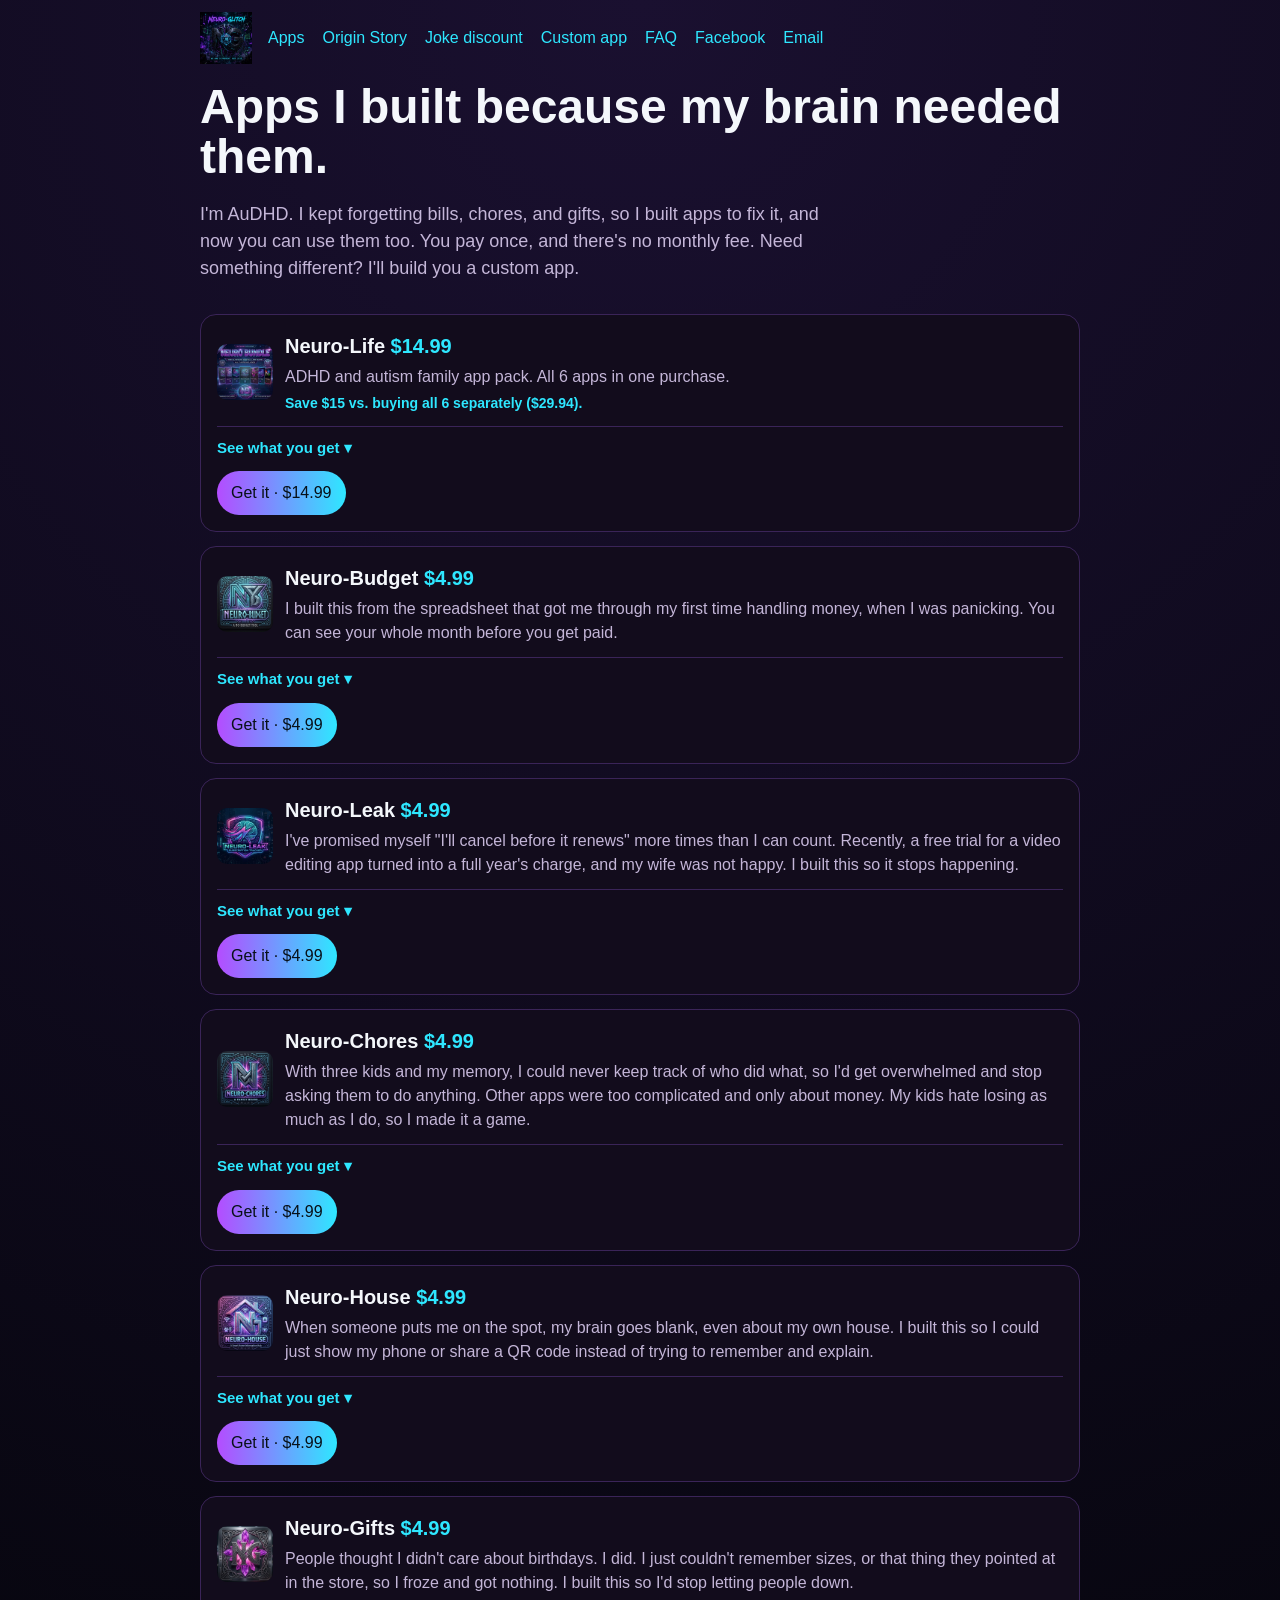
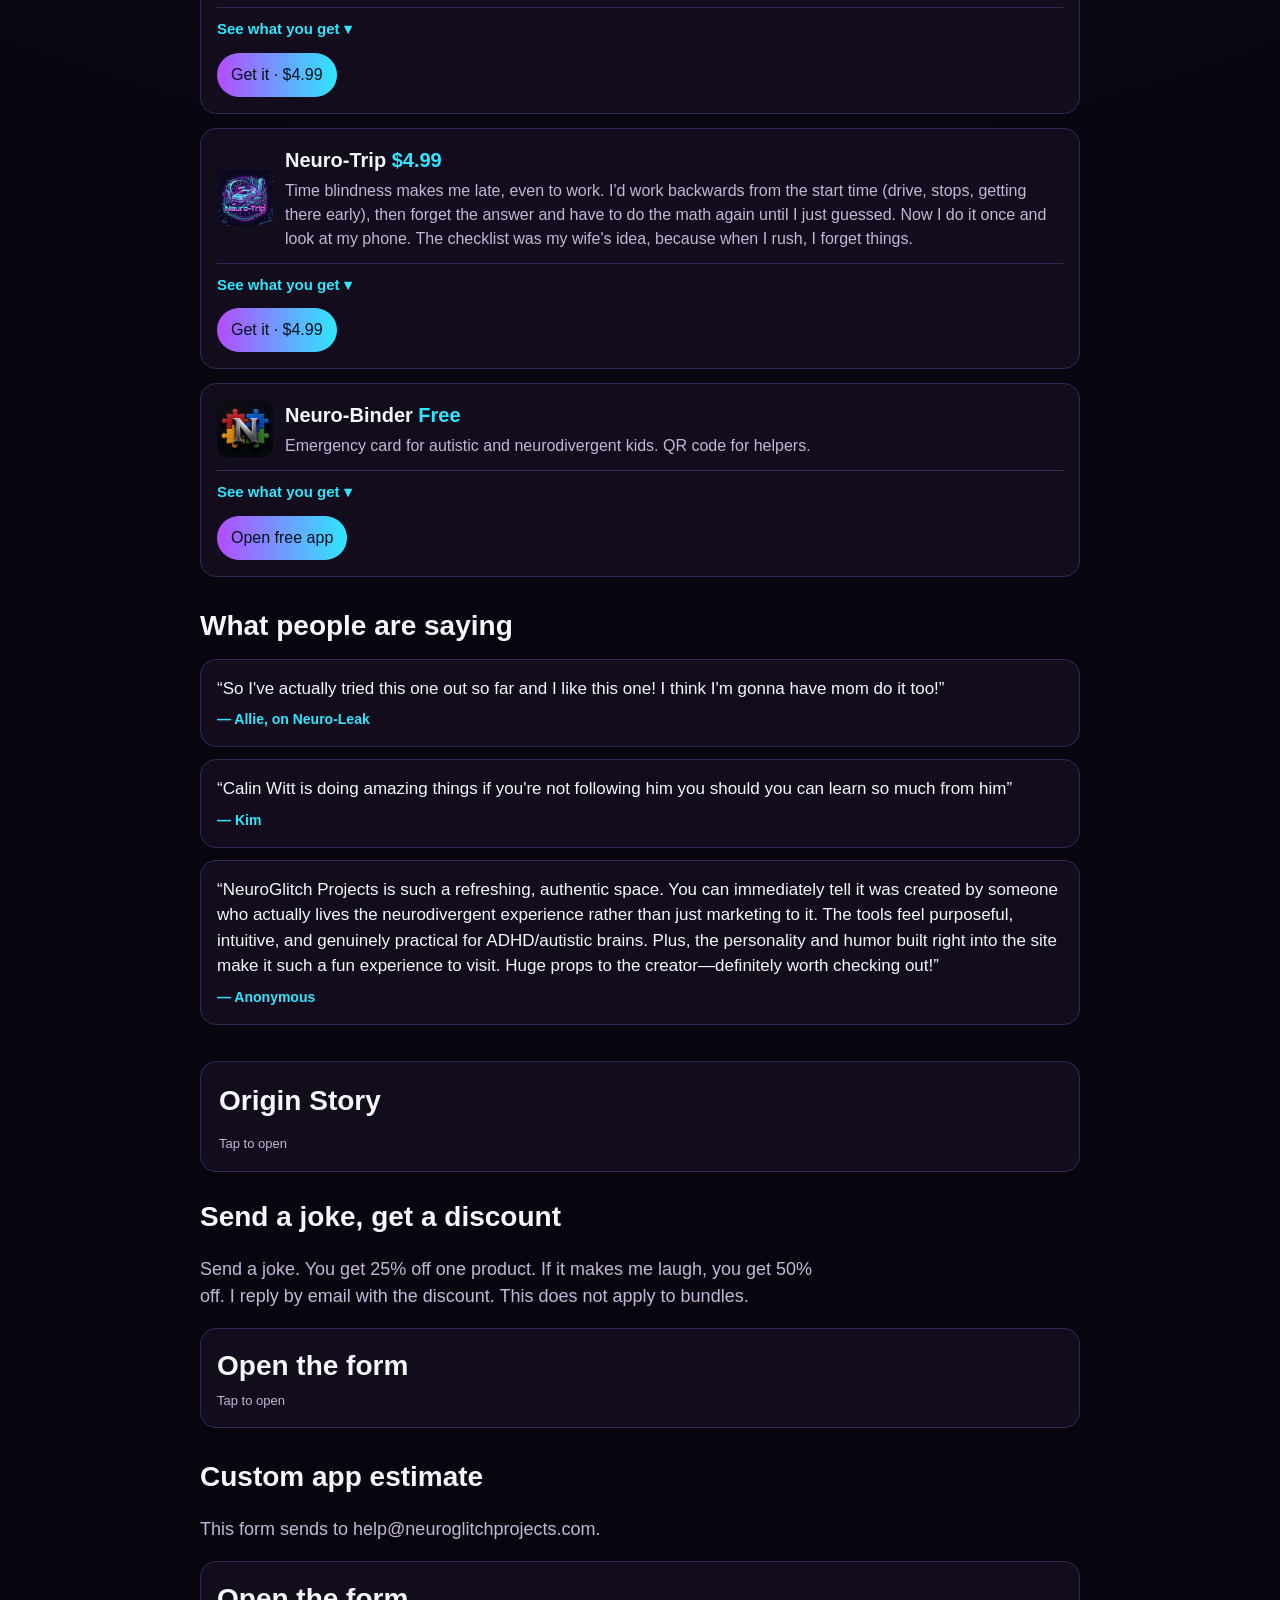
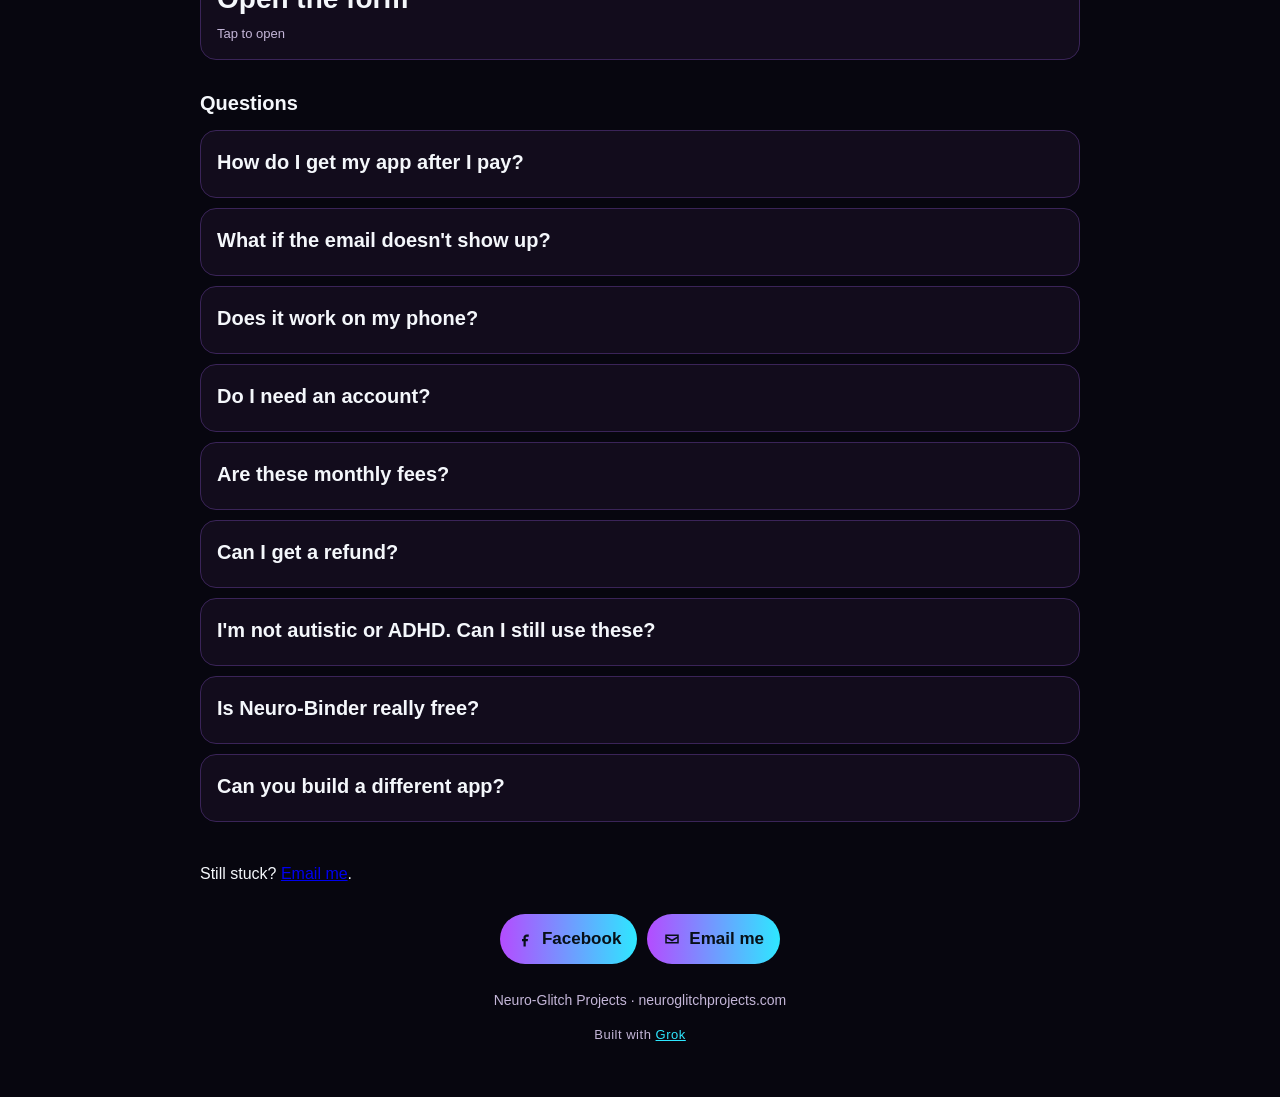
==== commit 4a928be5: "Use help@neuroglitchprojects.com as contact email" ====
--- a/index.html
+++ b/index.html
@@ -99,7 +99,7 @@
       <a href="#custom">Custom app</a>
       <a href="#faq">FAQ</a>
       <a href="https://www.facebook.com/share/1QCXShVWDk/?mibextid=wwXIfr">Facebook</a>
-      <a href="mailto:Calin.Witt@neuroglitchprojects.com">Email</a>
+      <a href="mailto:help@neuroglitchprojects.com">Email</a>
     </nav>
   </header>
   <main>
@@ -195,7 +195,7 @@
       <h2>Send a joke, get a discount</h2>
       <p class="note">Send a joke. You get 25% off one product. If it makes me laugh, you get 50% off. I reply by email with the discount. This does not apply to bundles.</p>
       <details class="formwrap" name="site"><summary><h2>Open the form</h2><p class="hint">Tap to open</p></summary>
-      <form action="https://formsubmit.co/Calin.Witt@neuroglitchprojects.com" method="POST">
+      <form action="https://formsubmit.co/help@neuroglitchprojects.com" method="POST">
         <input type="hidden" name="_subject" value="Joke for a discount">
         <input type="hidden" name="_next" value="https://neuroglitchprojects.com/thanks.html">
         <input type="hidden" name="_template" value="table">
@@ -214,9 +214,9 @@
     </section>
     <section class="custom" id="custom">
       <h2>Custom app estimate</h2>
-      <p class="note">This form sends to Calin.Witt@neuroglitchprojects.com.</p>
+      <p class="note">This form sends to help@neuroglitchprojects.com.</p>
       <details class="formwrap" name="site"><summary><h2>Open the form</h2><p class="hint">Tap to open</p></summary>
-      <form action="https://formsubmit.co/Calin.Witt@neuroglitchprojects.com" method="POST">
+      <form action="https://formsubmit.co/help@neuroglitchprojects.com" method="POST">
         <input type="hidden" name="_subject" value="Custom app estimate request">
         <input type="hidden" name="_next" value="https://neuroglitchprojects.com/thanks.html">
         <input type="hidden" name="_template" value="table">
@@ -243,7 +243,7 @@
     <h2>Questions</h2>
     <div class="faq">
       <details name="site"><summary><h2>How do I get my app after I pay?</h2></summary><p>Right after Stripe checkout, an email shows up with your guide PDF and your app link. Usually within a few minutes.</p></details>
-      <details name="site"><summary><h2>What if the email doesn't show up?</h2></summary><p>Check spam and promotions first. Still nothing? Email me at Calin.Witt@neuroglitchprojects.com and I'll send it.</p></details>
+      <details name="site"><summary><h2>What if the email doesn't show up?</h2></summary><p>Check spam and promotions first. Still nothing? Email me at help@neuroglitchprojects.com and I'll send it.</p></details>
       <details name="site"><summary><h2>Does it work on my phone?</h2></summary><p>Yes. These are web apps. Open the link in your browser and tap “Add to Home Screen.” Works on phone, tablet, or computer.</p></details>
       <details name="site"><summary><h2>Do I need an account?</h2></summary><p>No. Checkout is by Stripe. No sign-up here.</p></details>
       <details name="site"><summary><h2>Are these monthly fees?</h2></summary><p>No. One-time purchase. No subscriptions sneaking up on you.</p></details>
@@ -252,13 +252,13 @@
       <details name="site"><summary><h2>Is Neuro-Binder really free?</h2></summary><p>Yes, free. Responders scan a QR code, no account needed. Editing the card needs a parent sign-in. It does not call 911.</p></details>
       <details name="site"><summary><h2>Can you build a different app?</h2></summary><p>Yes. Use the custom app form above. I reply by email with an estimate.</p></details>
     </div>
-    <p>Still stuck? <a href="mailto:Calin.Witt@neuroglitchprojects.com">Email me</a>.</p>
+    <p>Still stuck? <a href="mailto:help@neuroglitchprojects.com">Email me</a>.</p>
     </section>
   </main>
   <footer>
     <div class="links">
       <a href="https://www.facebook.com/share/1QCXShVWDk/?mibextid=wwXIfr"><svg viewBox="0 0 24 24" aria-hidden="true"><path fill="currentColor" d="M14 9h3V6h-3c-2.2 0-4 1.8-4 4v2H8v3h2v7h3v-7h2.6l.4-3H13v-2c0-.6.4-1 1-1z"/></svg>Facebook</a>
-      <a href="mailto:Calin.Witt@neuroglitchprojects.com"><svg viewBox="0 0 24 24" aria-hidden="true"><path fill="currentColor" d="M3 6h18v12H3V6zm2 2v.5l7 4.2 7-4.2V8H5zm14 8V11l-7 4.2L5 11v5h14z"/></svg>Email me</a>
+      <a href="mailto:help@neuroglitchprojects.com"><svg viewBox="0 0 24 24" aria-hidden="true"><path fill="currentColor" d="M3 6h18v12H3V6zm2 2v.5l7 4.2 7-4.2V8H5zm14 8V11l-7 4.2L5 11v5h14z"/></svg>Email me</a>
     </div>
     <p>Neuro-Glitch Projects · neuroglitchprojects.com</p>
     <p class="credit">Built with <a href="https://grok.com">Grok</a></p>
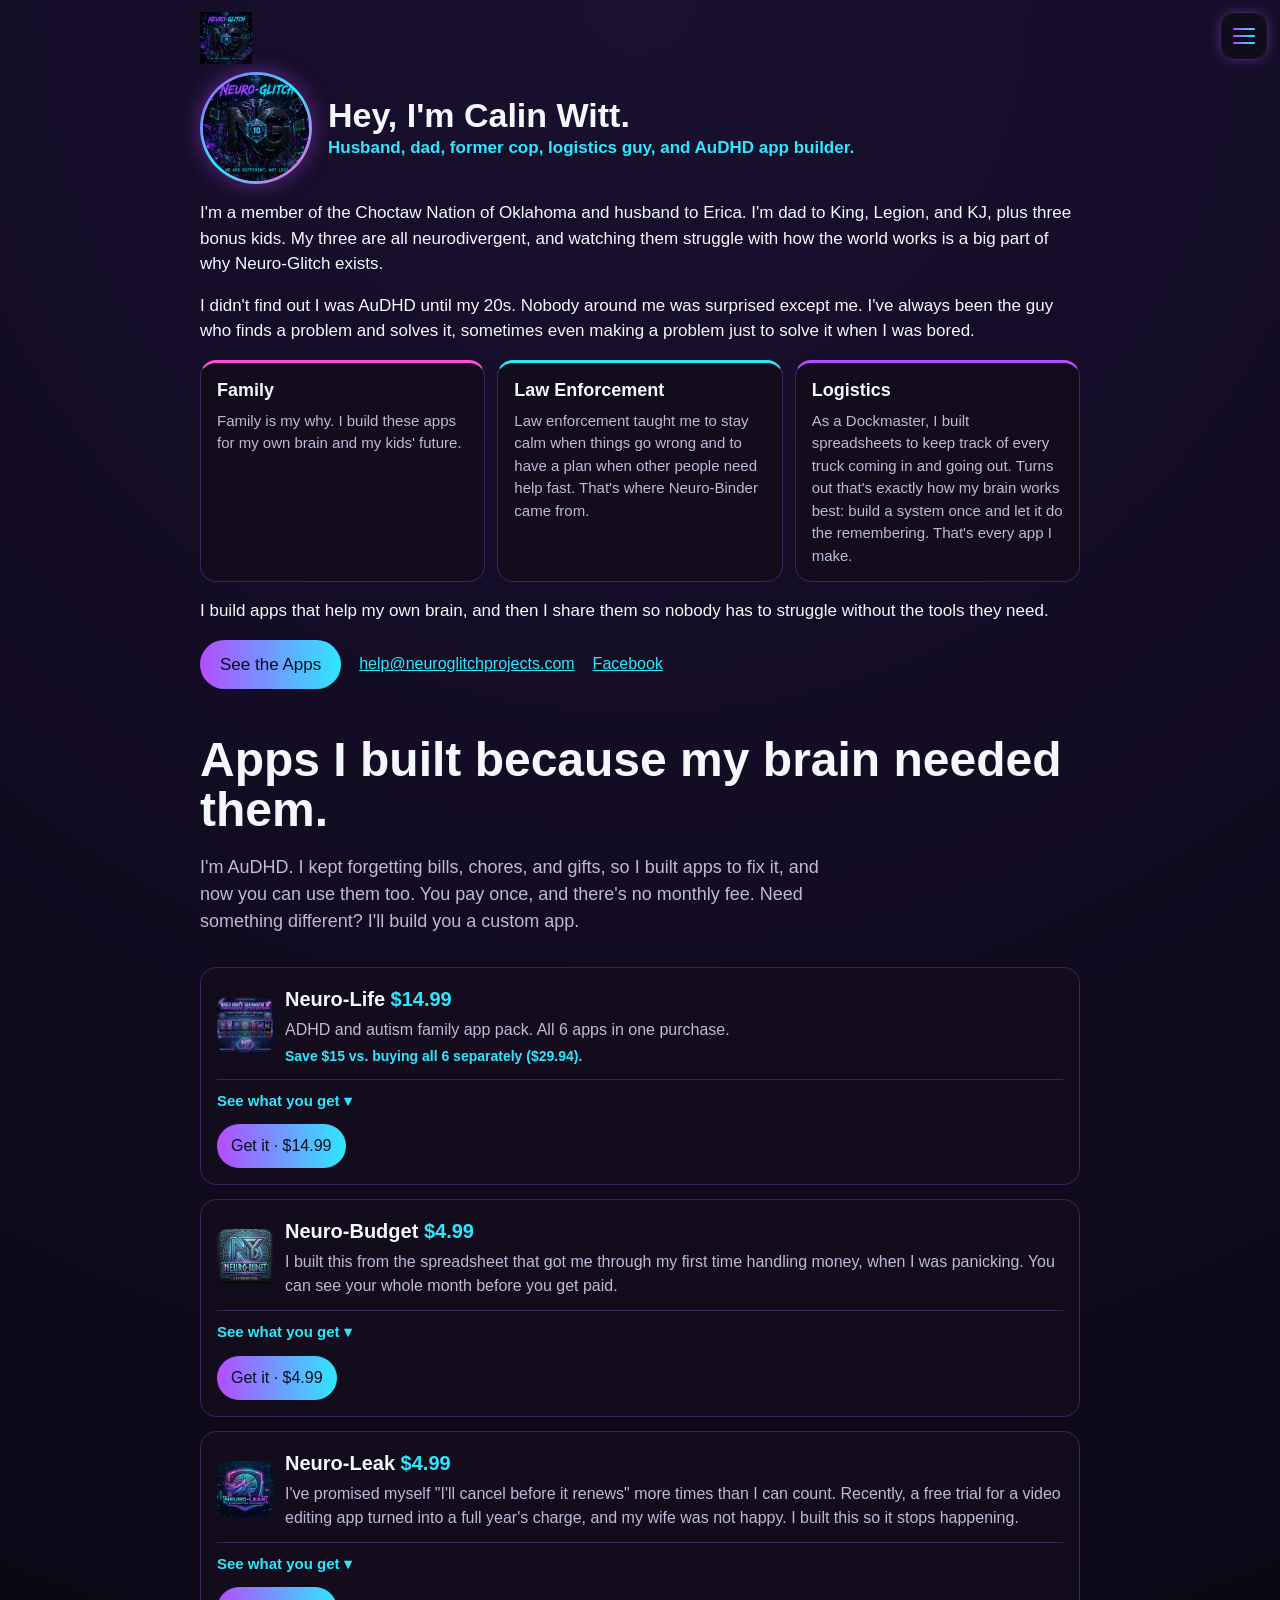
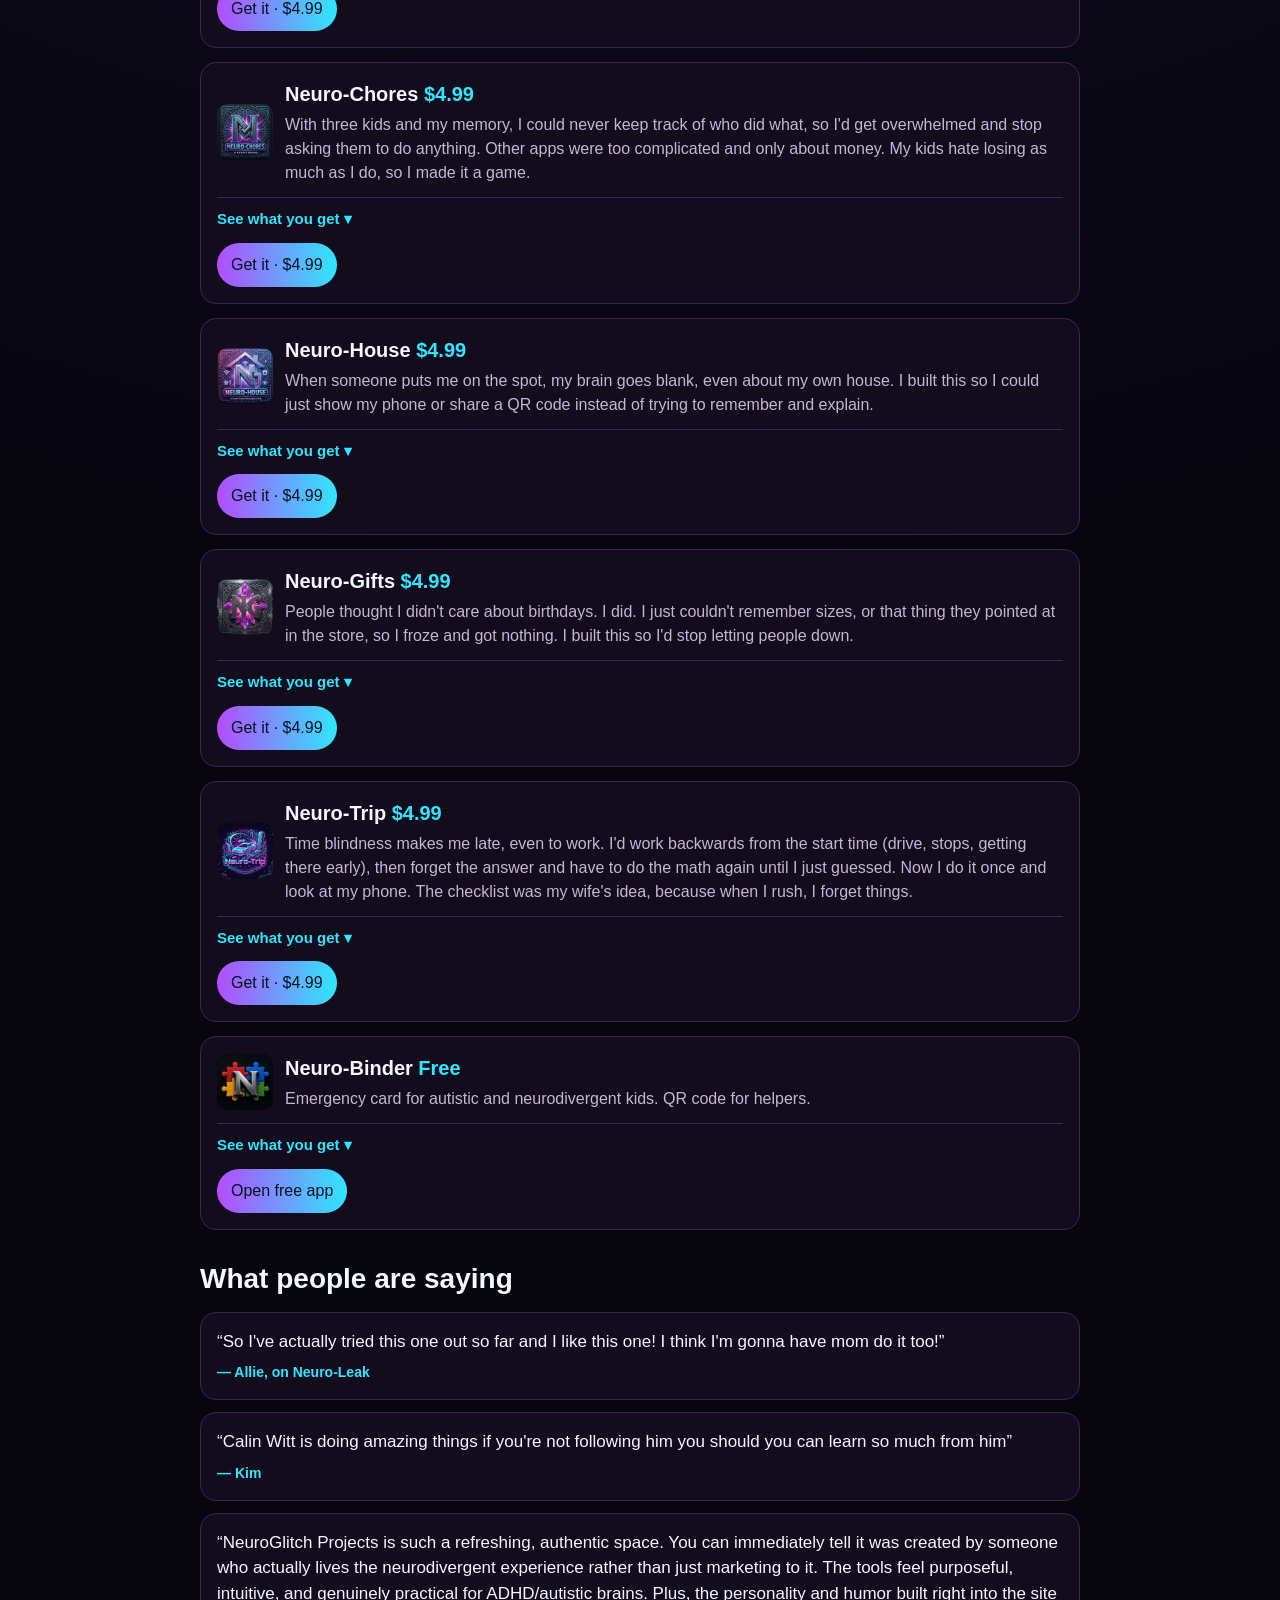
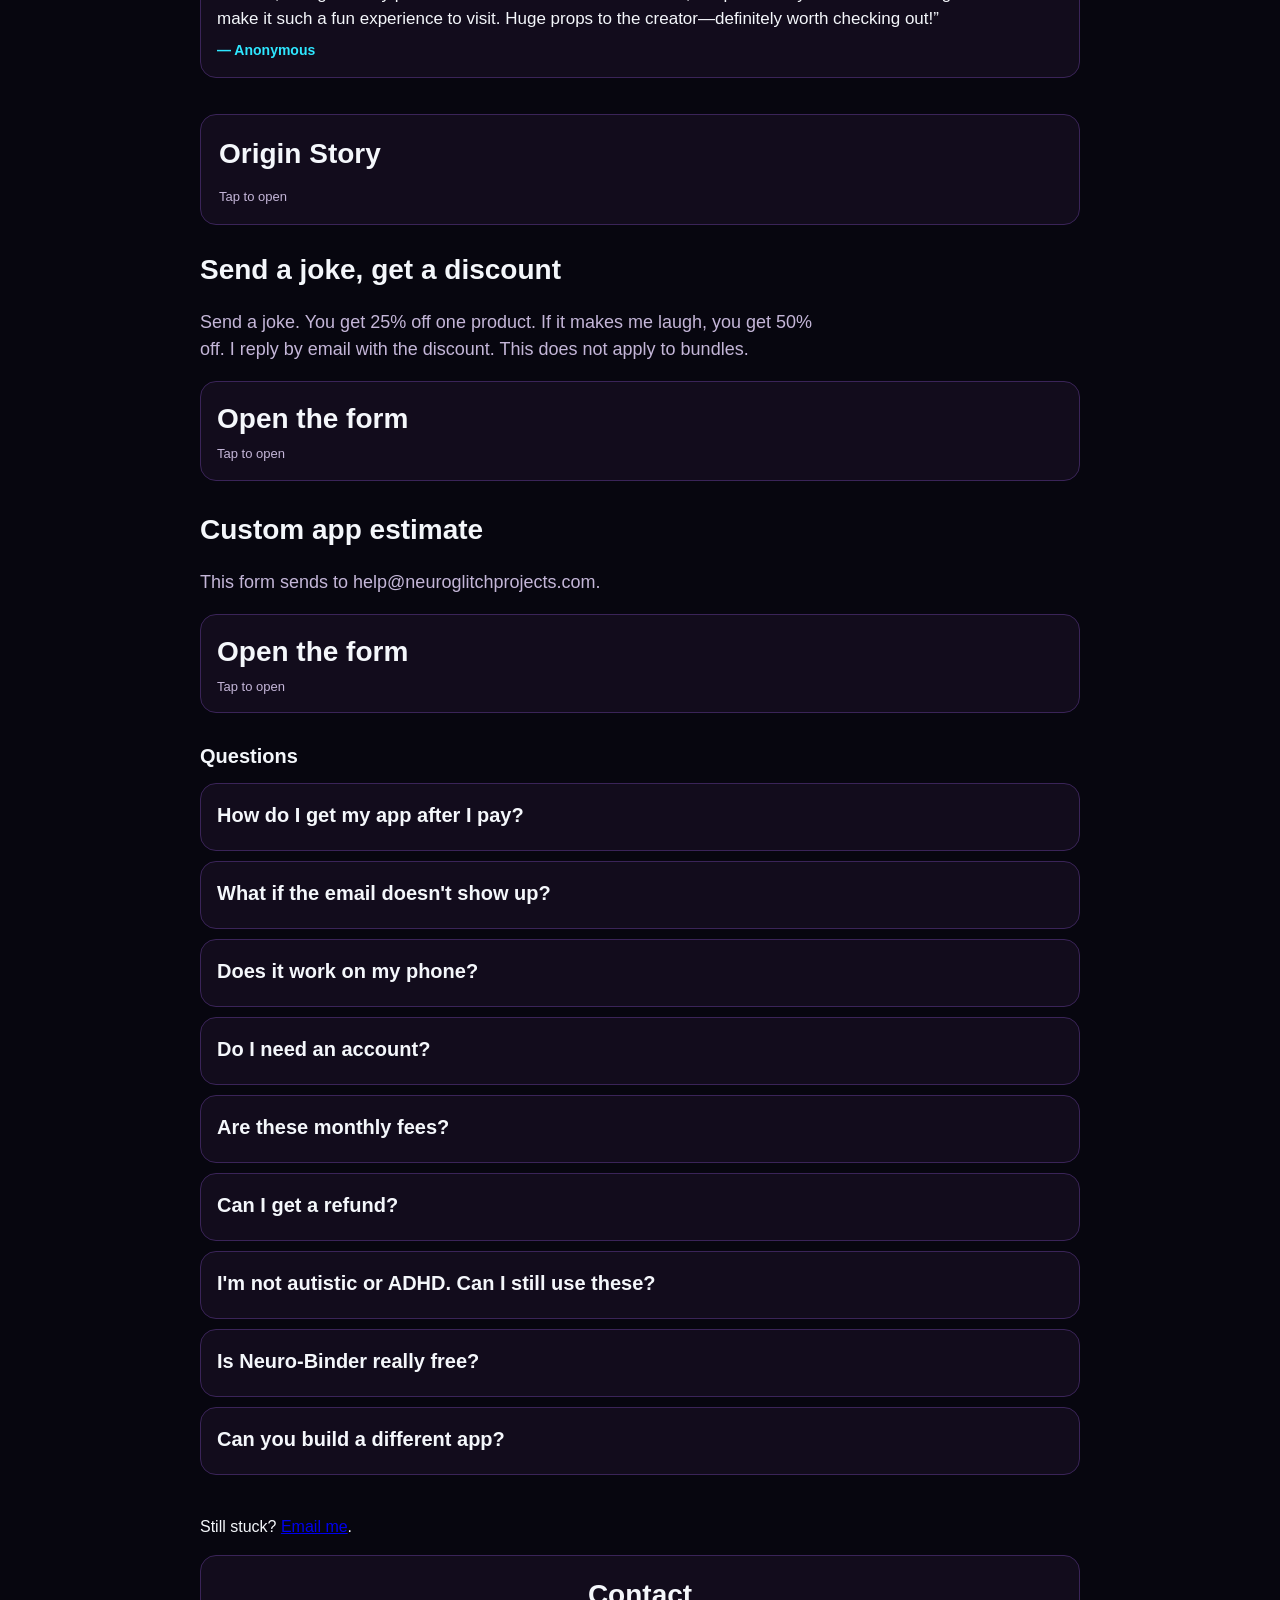
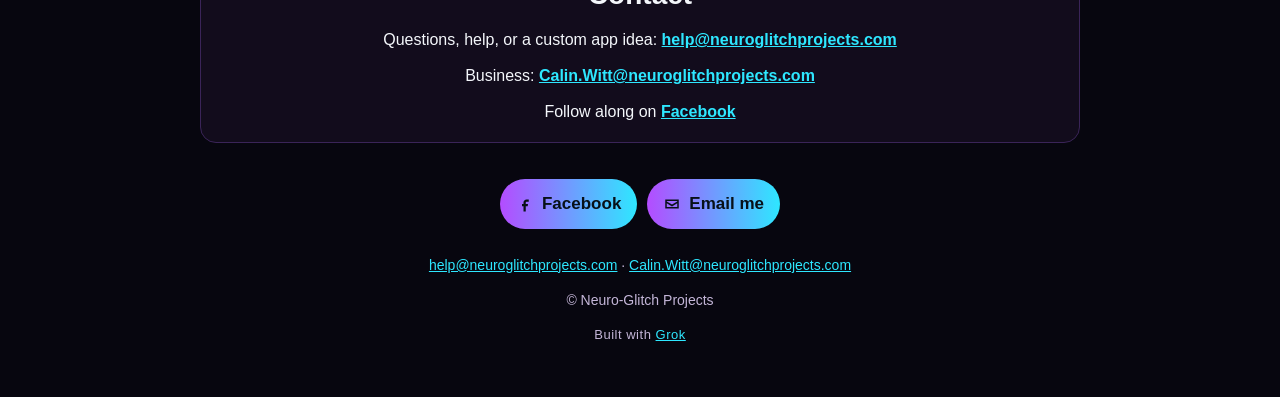
==== commit ef0084f3: "Add About Me landing view, hamburger menu, Contact section" ====
--- a/index.html
+++ b/index.html
@@ -87,22 +87,59 @@
     footer { color:var(--muted); font-size:14px; padding-bottom:40px; text-align:center; }
     footer a { color:var(--cyan); }
     .credit { margin-top:8px; font-size:13px; letter-spacing:.04em; }
+    .brandlink { display:inline-block; }
+    .burger { position:fixed; top:12px; right:12px; z-index:60; width:48px; height:48px; border-radius:14px; border:1px solid var(--line); background:rgba(18,12,28,.92); display:flex; flex-direction:column; justify-content:center; align-items:center; gap:5px; cursor:pointer; box-shadow:0 0 14px rgba(180,76,255,.35); }
+    .burger span { display:block; width:22px; height:2px; border-radius:2px; background:linear-gradient(90deg,var(--purple),var(--cyan)); transition:transform .2s, opacity .2s; }
+    .burger[aria-expanded="true"] span:nth-child(1){ transform:translateY(7px) rotate(45deg); } .burger[aria-expanded="true"] span:nth-child(2){ opacity:0; } .burger[aria-expanded="true"] span:nth-child(3){ transform:translateY(-7px) rotate(-45deg); }
+    .menu { position:fixed; top:68px; right:12px; z-index:59; min-width:220px; background:#120c1c; border:1px solid var(--line); border-radius:16px; padding:8px; box-shadow:0 10px 40px rgba(0,0,0,.6), 0 0 20px rgba(46,231,255,.15); display:none; }
+    .menu.on { display:block; }
+    .menu a { display:block; color:var(--text); text-decoration:none; font-size:18px; font-weight:600; padding:12px 14px; border-radius:10px; }
+    .menu a:hover, .menu a:focus { background:#1c1230; color:var(--cyan); }
+    .hello { display:grid; gap:16px; padding:8px 0 28px; }
+    .hello .top { display:flex; align-items:center; gap:16px; flex-wrap:wrap; }
+    .photo { width:112px; height:112px; border-radius:50%; object-fit:cover; border:3px solid transparent; background:linear-gradient(#07060f,#07060f) padding-box, linear-gradient(135deg,var(--purple),var(--cyan),#ff4fd8) border-box; box-shadow:0 0 22px rgba(180,76,255,.45); }
+    .hello h1 { margin:0; font-size:34px; line-height:1.15; }
+    .tag { margin:6px 0 0; color:var(--cyan); font-weight:700; font-size:16px; }
+    .hello p { margin:0; font-size:17px; }
+    .hi3 { display:grid; gap:12px; grid-template-columns:repeat(auto-fit,minmax(220px,1fr)); }
+    .hi3 div { background:var(--card); border:1px solid var(--line); border-radius:16px; padding:14px 16px; }
+    .hi3 div:nth-child(1){ border-top:3px solid #ff4fd8; } .hi3 div:nth-child(2){ border-top:3px solid var(--cyan); } .hi3 div:nth-child(3){ border-top:3px solid var(--purple); }
+    .hi3 h3 { margin:0 0 6px; font-size:18px; } .hi3 p { color:var(--muted); font-size:15px; }
+    .cta { display:flex; gap:12px 18px; align-items:center; flex-wrap:wrap; }
+    .cta .buy { font-size:17px; padding:12px 20px; } .cta a:not(.buy) { color:var(--cyan); }
+    .contact { text-align:center; }
+    .contact a { color:var(--cyan); font-weight:600; }
+    footer .copy { margin-top:6px; }
   </style>
 </head>
 <body>
   <header>
-    <img class="brand" src="logo.jpg?v=10" alt="Neuro-Glitch. We are different, not less.">
-    <nav>
-      <a href="#apps">Apps</a>
-      <a href="#origin">Origin Story</a>
-      <a href="#joke">Joke discount</a>
-      <a href="#custom">Custom app</a>
-      <a href="#faq">FAQ</a>
-      <a href="https://www.facebook.com/share/1QCXShVWDk/?mibextid=wwXIfr">Facebook</a>
-      <a href="mailto:help@neuroglitchprojects.com">Email</a>
-    </nav>
+    <a class="brandlink" href="#about" aria-label="Back to About Me"><img class="brand" src="logo.jpg?v=10" alt="Neuro-Glitch. We are different, not less."></a>
   </header>
+  <button class="burger" id="burger" type="button" aria-label="Menu" aria-expanded="false" aria-controls="menu"><span></span><span></span><span></span></button>
+  <nav class="menu" id="menu" aria-label="Site menu">
+    <a href="#apps">Apps</a>
+    <a href="#origin">NG Origin Story</a>
+    <a href="#forms">Forms</a>
+    <a href="#contact">Contact</a>
+  </nav>
   <main>
+    <section class="hello" id="about">
+      <div class="top">
+        <!-- PHOTO: replace logo.jpg below with Calin's photo, e.g. img/calin.jpg -->
+        <img class="photo" src="logo.jpg?v=10" alt="Calin Witt">
+        <div><h1>Hey, I'm Calin Witt.</h1><p class="tag">Husband, dad, former cop, logistics guy, and AuDHD app builder.</p></div>
+      </div>
+      <p>I'm a member of the Choctaw Nation of Oklahoma and husband to Erica. I'm dad to King, Legion, and KJ, plus three bonus kids. My three are all neurodivergent, and watching them struggle with how the world works is a big part of why Neuro-Glitch exists.</p>
+      <p>I didn't find out I was AuDHD until my 20s. Nobody around me was surprised except me. I've always been the guy who finds a problem and solves it, sometimes even making a problem just to solve it when I was bored.</p>
+      <div class="hi3">
+        <div><h3>Family</h3><p>Family is my why. I build these apps for my own brain and my kids' future.</p></div>
+        <div><h3>Law Enforcement</h3><p>Law enforcement taught me to stay calm when things go wrong and to have a plan when other people need help fast. That's where Neuro-Binder came from.</p></div>
+        <div><h3>Logistics</h3><p>As a Dockmaster, I built spreadsheets to keep track of every truck coming in and going out. Turns out that's exactly how my brain works best: build a system once and let it do the remembering. That's every app I make.</p></div>
+      </div>
+      <p>I build apps that help my own brain, and then I share them so nobody has to struggle without the tools they need.</p>
+      <div class="cta"><a class="buy" href="#apps">See the Apps</a><a href="mailto:help@neuroglitchprojects.com">help@neuroglitchprojects.com</a><a href="https://www.facebook.com/share/1QCXShVWDk/?mibextid=wwXIfr">Facebook</a></div>
+    </section>
     <h1>Apps I built because my brain needed them.</h1>
     <p class="lede">I&#39;m AuDHD. I kept forgetting bills, chores, and gifts, so I built apps to fix it, and now you can use them too. You pay once, and there&#39;s no monthly fee. Need something different? I&#39;ll build you a custom app.</p>
     <section class="grid" id="apps">
@@ -191,6 +228,7 @@
         <p>Growing up I always knew I was a little different, I just never knew why. I have always been very good at problem-solving (sometimes creating problems just to solve them when I was bored). I discovered in my 20s I was AuDHD, to which no one around me was surprised….but me. I created Neuro-Glitch because I want to be able to help people with cognitive struggles by creating apps that I know help me. Finding a problem and solving it. I am a prior Law-Enforcement Officer as well. I never want anyone to need a tool and not have it so if you are really struggling and need help and one of my tools could help you but you can’t afford it, just let me know and we will work together to figure something out! Thank you all for visiting my site and I am so excited for this journey!</p>
       </details>
     </section>
+    <div id="forms">
     <section class="custom" id="joke">
       <h2>Send a joke, get a discount</h2>
       <p class="note">Send a joke. You get 25% off one product. If it makes me laugh, you get 50% off. I reply by email with the discount. This does not apply to bundles.</p>
@@ -239,6 +277,7 @@
       </form>
       </details>
     </section>
+    </div>
     <section id="faq">
     <h2>Questions</h2>
     <div class="faq">
@@ -254,13 +293,20 @@
     </div>
     <p>Still stuck? <a href="mailto:help@neuroglitchprojects.com">Email me</a>.</p>
     </section>
+    <section class="about contact" id="contact">
+      <h2>Contact</h2>
+      <p>Questions, help, or a custom app idea: <a href="mailto:help@neuroglitchprojects.com">help@neuroglitchprojects.com</a></p>
+      <p>Business: <a href="mailto:Calin.Witt@neuroglitchprojects.com">Calin.Witt@neuroglitchprojects.com</a></p>
+      <p>Follow along on <a href="https://www.facebook.com/share/1QCXShVWDk/?mibextid=wwXIfr">Facebook</a></p>
+    </section>
   </main>
   <footer>
     <div class="links">
       <a href="https://www.facebook.com/share/1QCXShVWDk/?mibextid=wwXIfr"><svg viewBox="0 0 24 24" aria-hidden="true"><path fill="currentColor" d="M14 9h3V6h-3c-2.2 0-4 1.8-4 4v2H8v3h2v7h3v-7h2.6l.4-3H13v-2c0-.6.4-1 1-1z"/></svg>Facebook</a>
       <a href="mailto:help@neuroglitchprojects.com"><svg viewBox="0 0 24 24" aria-hidden="true"><path fill="currentColor" d="M3 6h18v12H3V6zm2 2v.5l7 4.2 7-4.2V8H5zm14 8V11l-7 4.2L5 11v5h14z"/></svg>Email me</a>
     </div>
-    <p>Neuro-Glitch Projects · neuroglitchprojects.com</p>
+    <p><a href="mailto:help@neuroglitchprojects.com">help@neuroglitchprojects.com</a> · <a href="mailto:Calin.Witt@neuroglitchprojects.com">Calin.Witt@neuroglitchprojects.com</a></p>
+    <p class="copy">© Neuro-Glitch Projects</p>
     <p class="credit">Built with <a href="https://grok.com">Grok</a></p>
   </footer>
   <script>
@@ -296,5 +342,21 @@
       }); });
     })();
   </script>
+  <script>
+    (function(){
+      var b=document.getElementById("burger"), m=document.getElementById("menu");
+      function set(o){ m.classList.toggle("on",o); b.setAttribute("aria-expanded",o?"true":"false"); }
+      b.addEventListener("click",function(e){ e.stopPropagation(); set(!m.classList.contains("on")); });
+      document.addEventListener("click",function(e){ if(m.classList.contains("on") && !m.contains(e.target)) set(false); });
+      document.addEventListener("keydown",function(e){ if(e.key==="Escape") set(false); });
+      m.querySelectorAll("a").forEach(function(a){ a.addEventListener("click",function(e){
+        var t=document.querySelector(a.getAttribute("href")); set(false); if(!t) return; e.preventDefault();
+        document.querySelectorAll("details[open]").forEach(function(d){ d.open=false; });
+        if(t.id==="origin"){ var d=t.querySelector("details"); if(d) d.open=true; }
+        history.replaceState(null,"",a.getAttribute("href"));
+        setTimeout(function(){ t.scrollIntoView({behavior:"smooth",block:"start"}); },30);
+      }); });
+    })();
+  </script>
 </body>
 </html>
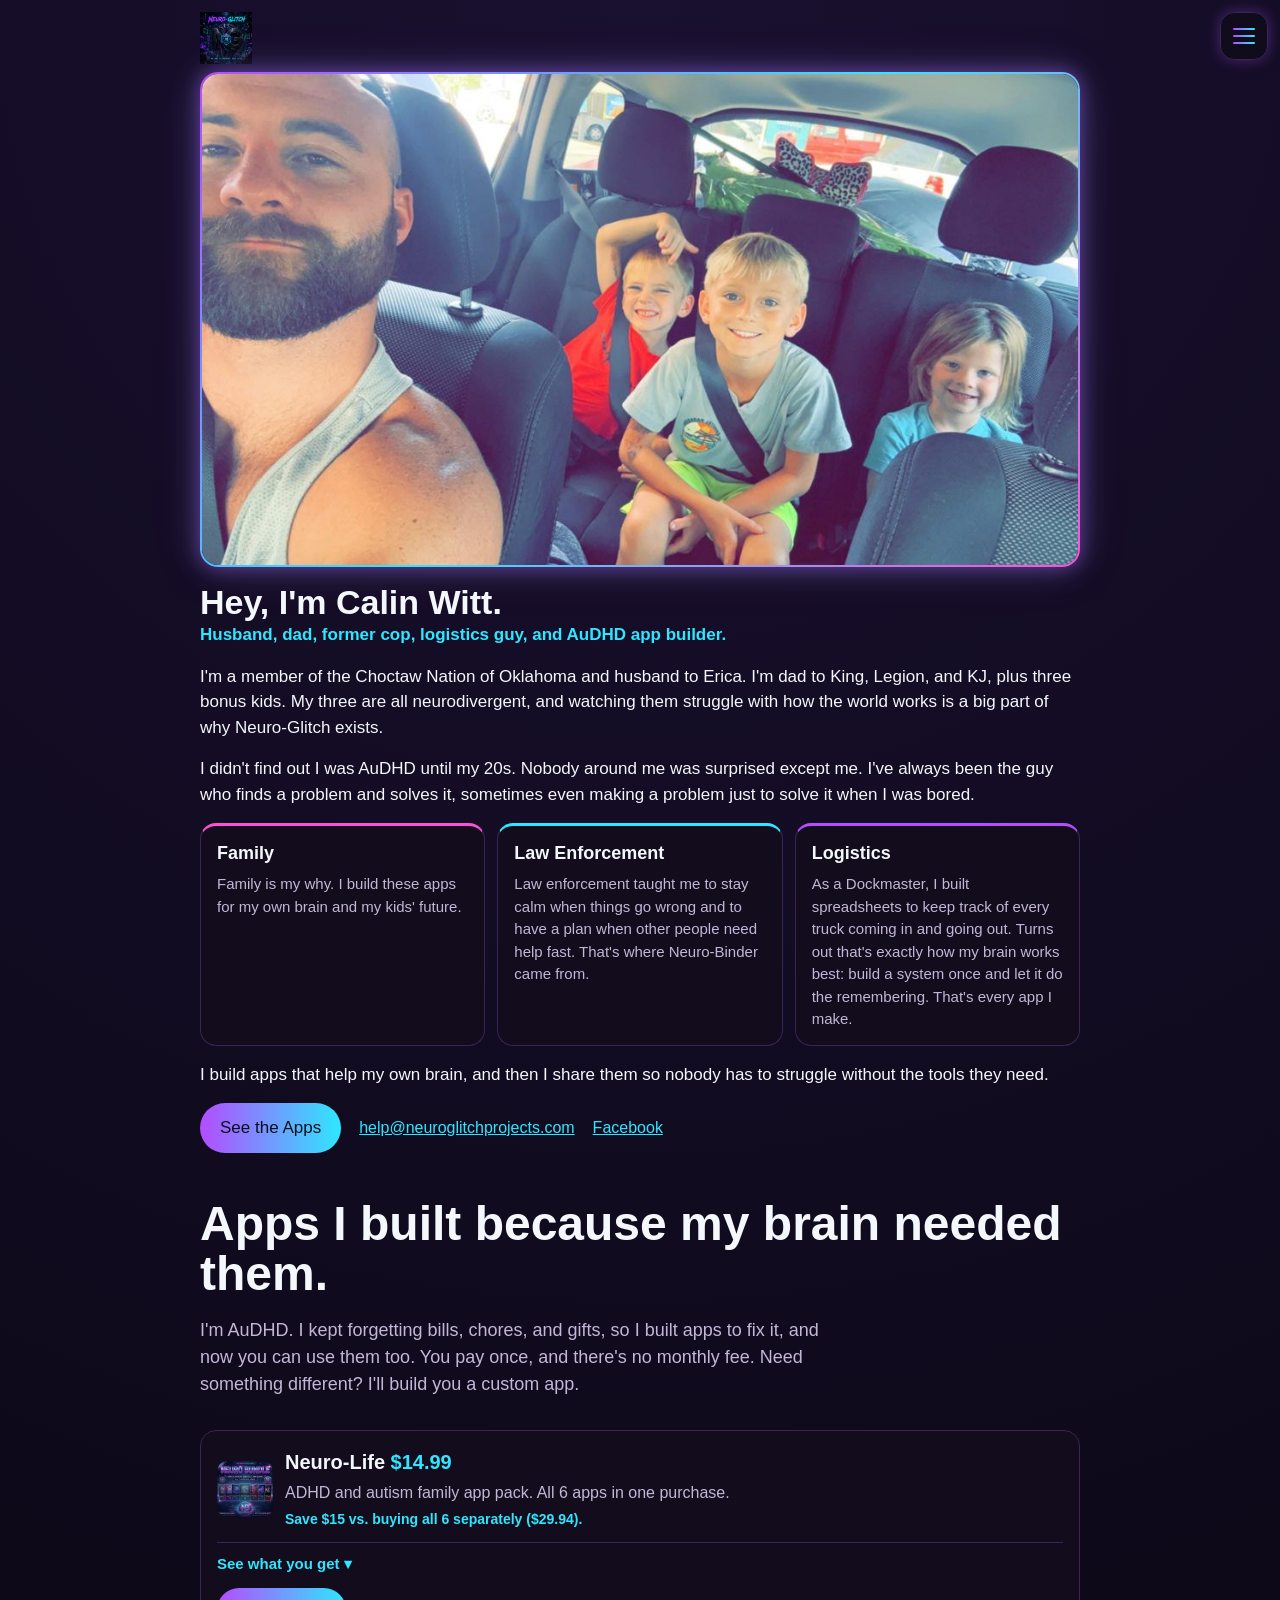
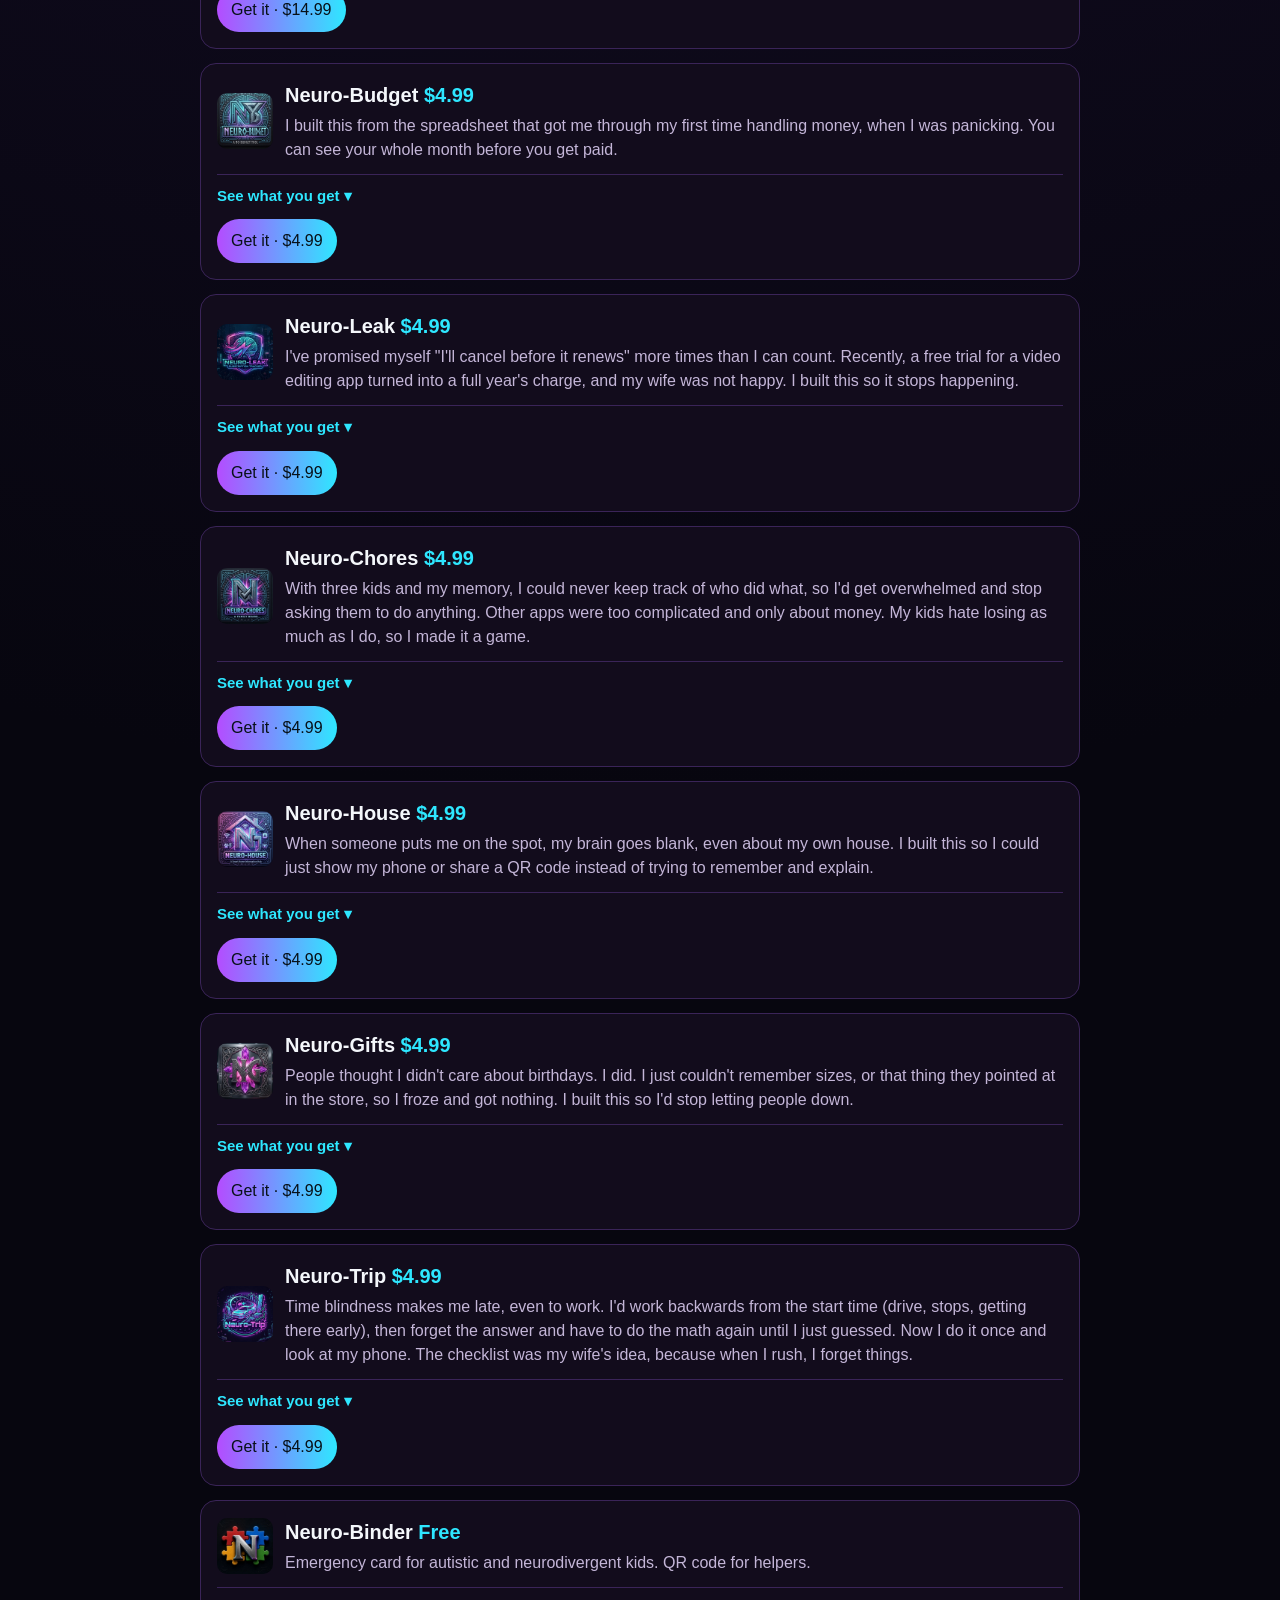
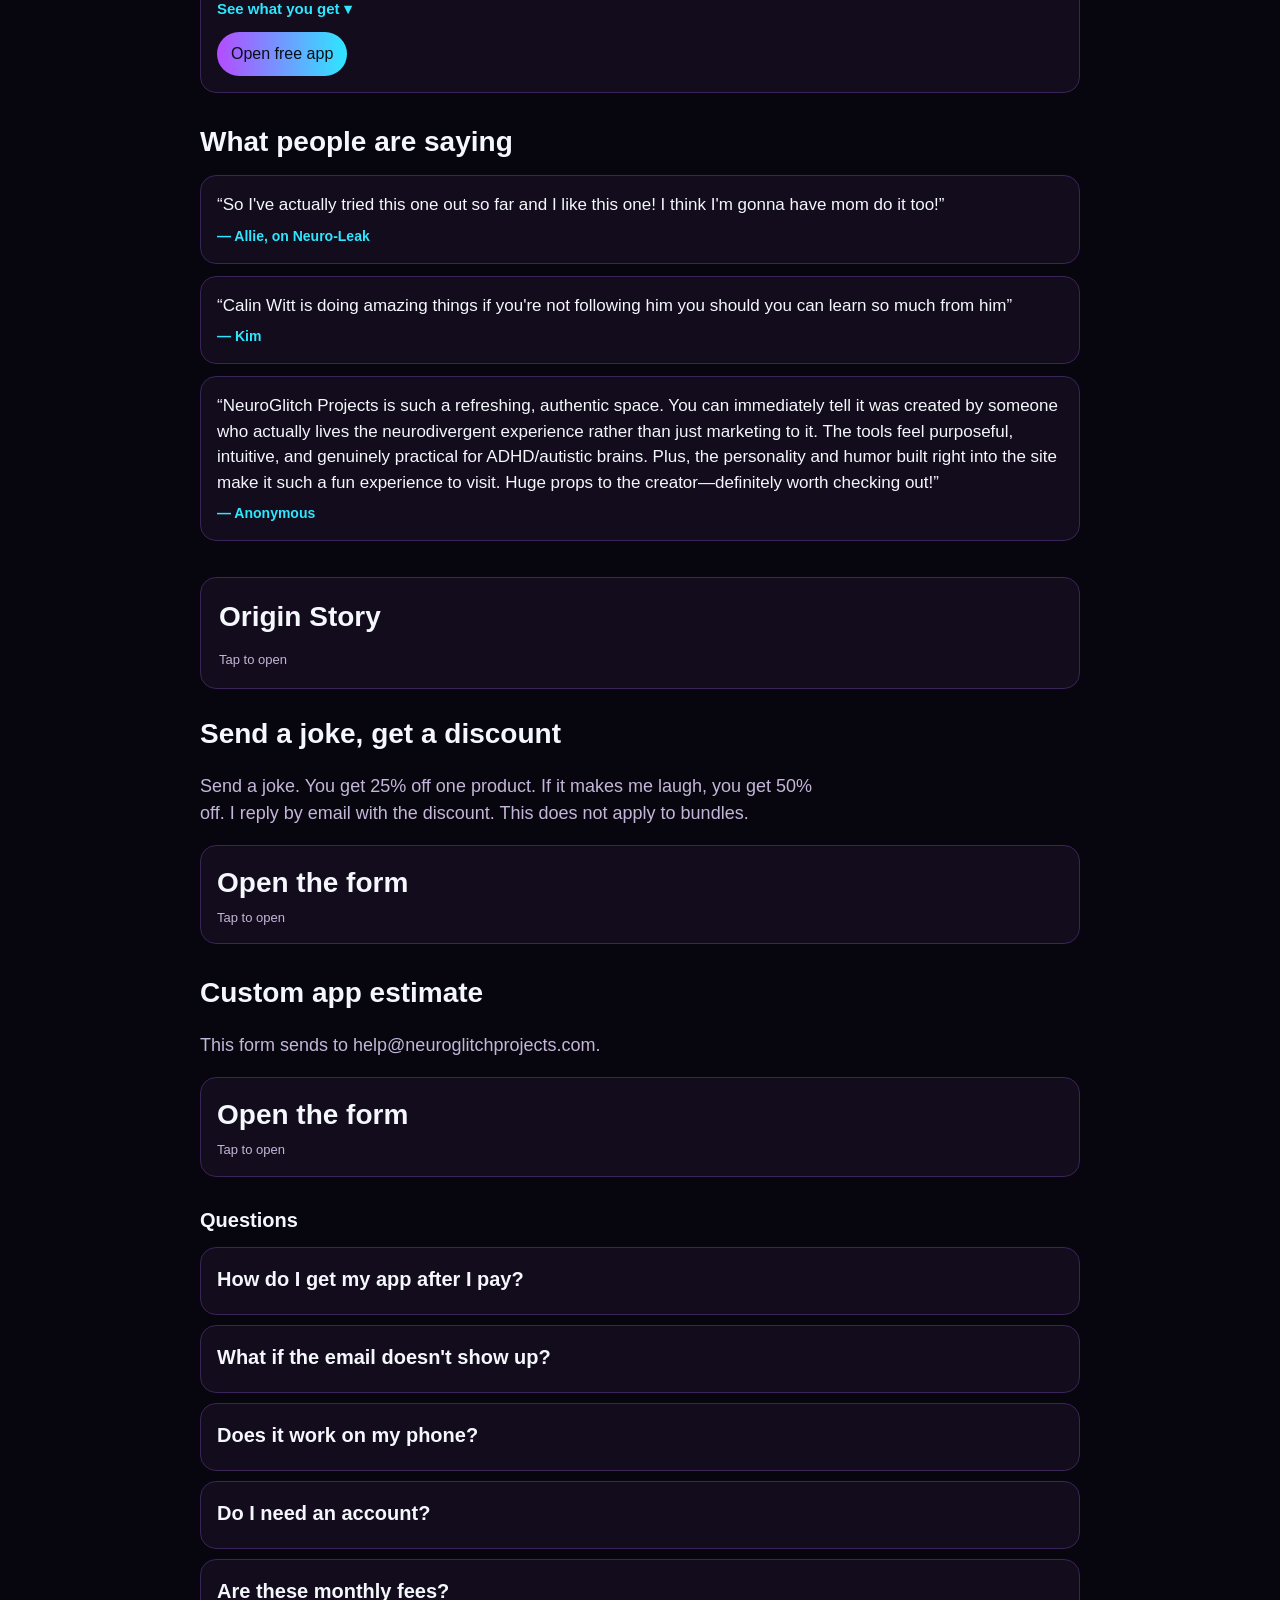
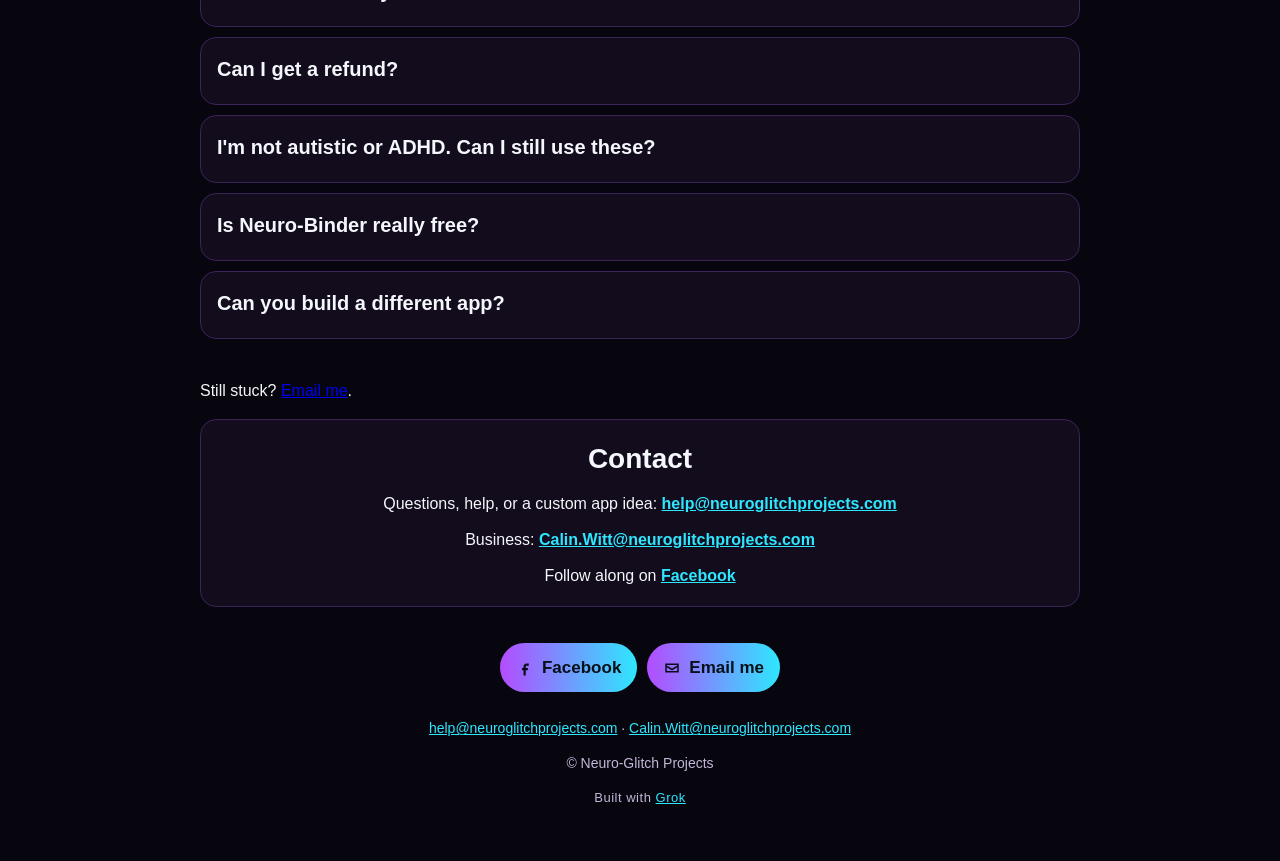
==== commit 16170739: "About Me: family photo as wide glowing banner" ====
--- a/index.html
+++ b/index.html
@@ -97,7 +97,7 @@
     .menu a:hover, .menu a:focus { background:#1c1230; color:var(--cyan); }
     .hello { display:grid; gap:16px; padding:8px 0 28px; }
     .hello .top { display:flex; align-items:center; gap:16px; flex-wrap:wrap; }
-    .photo { width:112px; height:112px; border-radius:50%; object-fit:cover; border:3px solid transparent; background:linear-gradient(#07060f,#07060f) padding-box, linear-gradient(135deg,var(--purple),var(--cyan),#ff4fd8) border-box; box-shadow:0 0 22px rgba(180,76,255,.45); }
+    .photo { display:block; width:100%; height:auto; aspect-ratio:16/9; object-fit:cover; object-position:center; border-radius:18px; border:2px solid transparent; background:linear-gradient(#07060f,#07060f) padding-box, linear-gradient(135deg,var(--purple),var(--cyan),#ff4fd8) border-box; box-shadow:0 0 18px rgba(180,76,255,.45), 0 0 34px rgba(46,231,255,.2), 0 0 50px rgba(255,79,216,.15); }
     .hello h1 { margin:0; font-size:34px; line-height:1.15; }
     .tag { margin:6px 0 0; color:var(--cyan); font-weight:700; font-size:16px; }
     .hello p { margin:0; font-size:17px; }
@@ -125,9 +125,8 @@
   </nav>
   <main>
     <section class="hello" id="about">
+      <img class="photo" src="img/calin-family-v1.svg" alt="Calin with his kids King, Legion, and KJ" width="1024" height="576">
       <div class="top">
-        <!-- PHOTO: replace logo.jpg below with Calin's photo, e.g. img/calin.jpg -->
-        <img class="photo" src="logo.jpg?v=10" alt="Calin Witt">
         <div><h1>Hey, I'm Calin Witt.</h1><p class="tag">Husband, dad, former cop, logistics guy, and AuDHD app builder.</p></div>
       </div>
       <p>I'm a member of the Choctaw Nation of Oklahoma and husband to Erica. I'm dad to King, Legion, and KJ, plus three bonus kids. My three are all neurodivergent, and watching them struggle with how the world works is a big part of why Neuro-Glitch exists.</p>
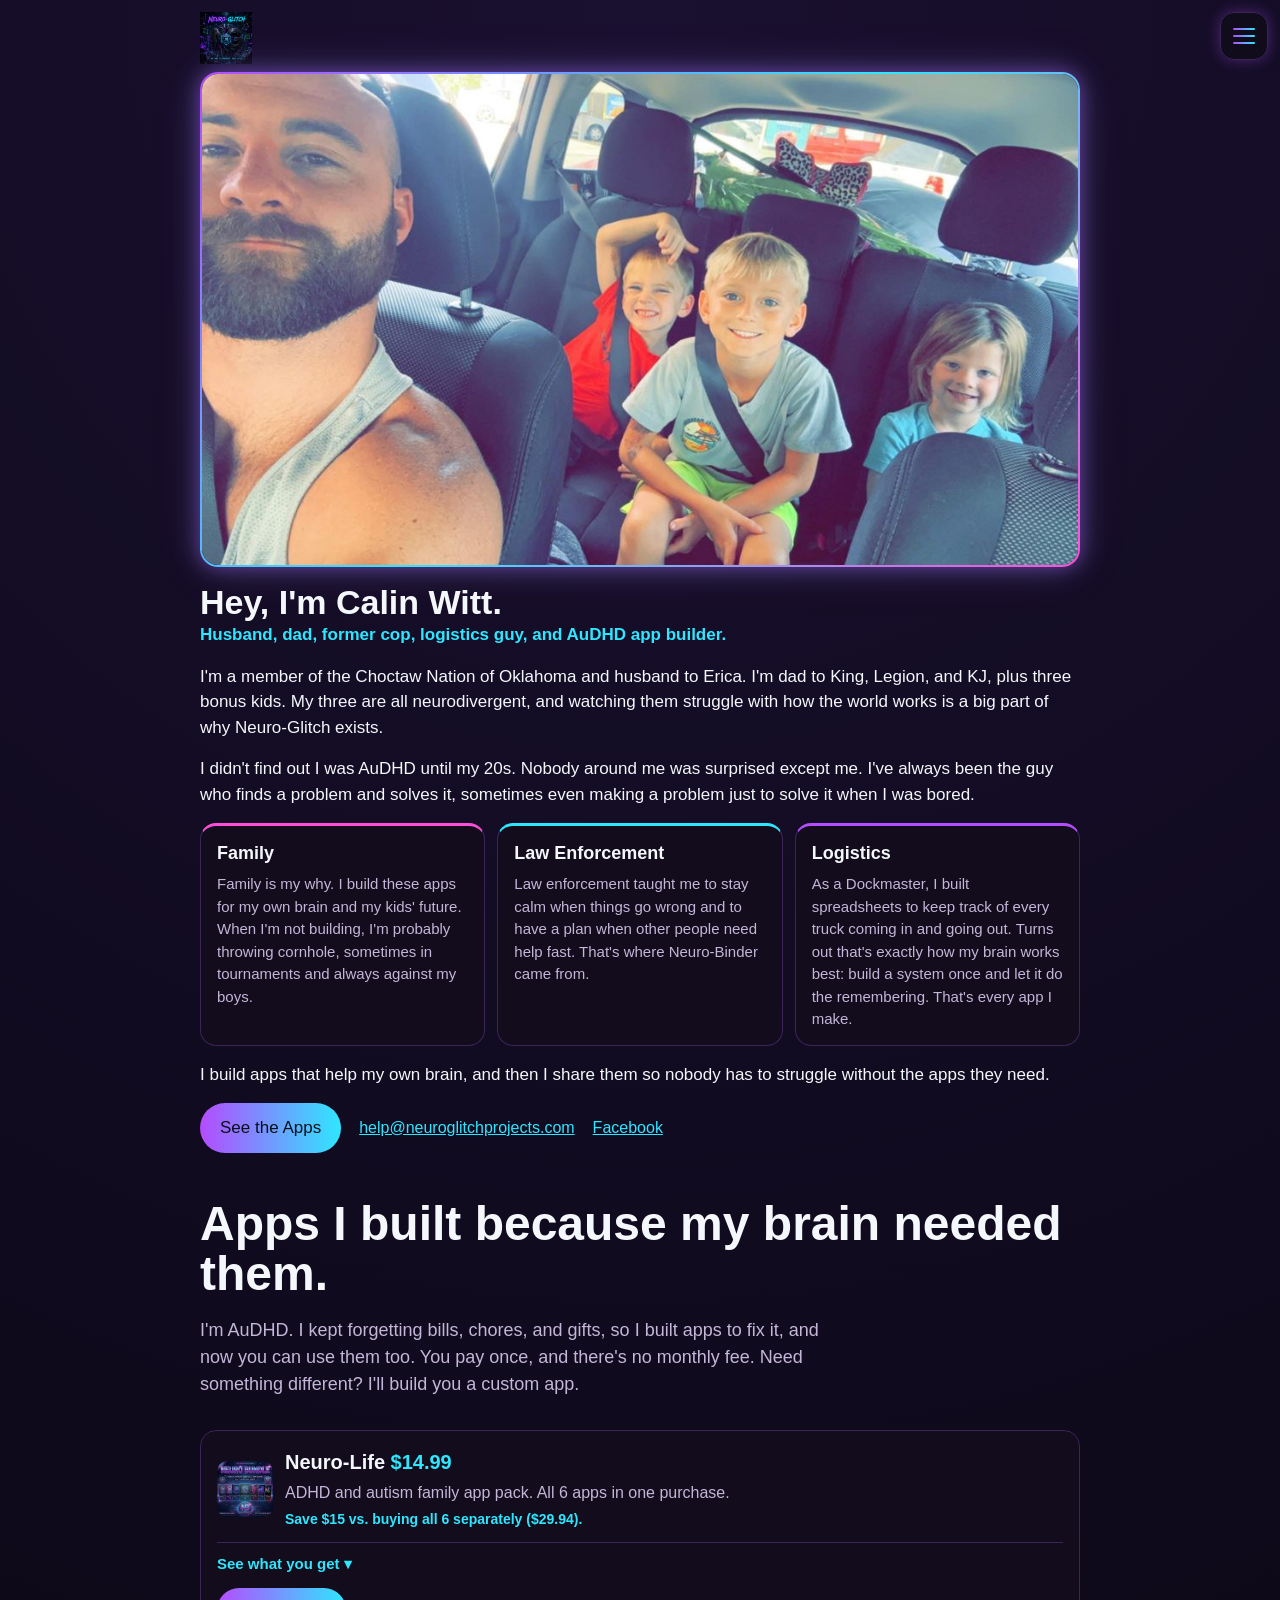
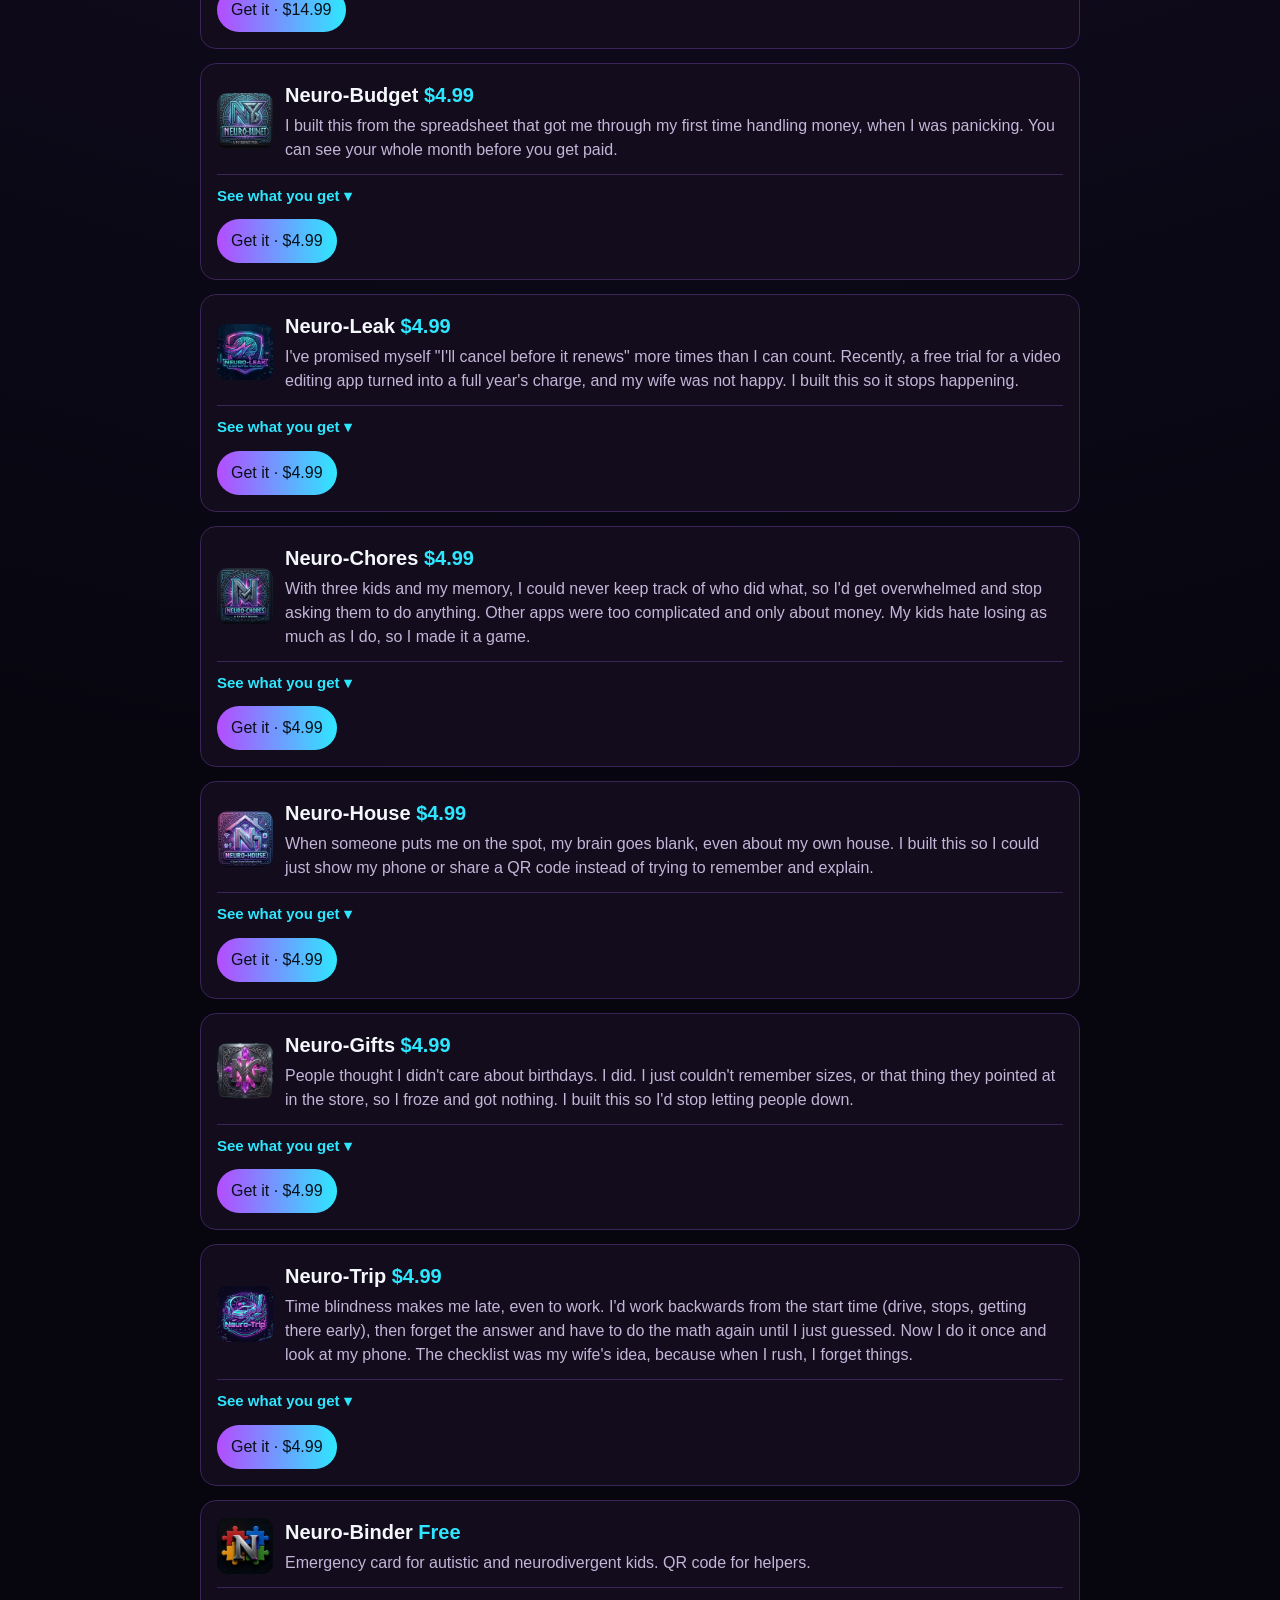
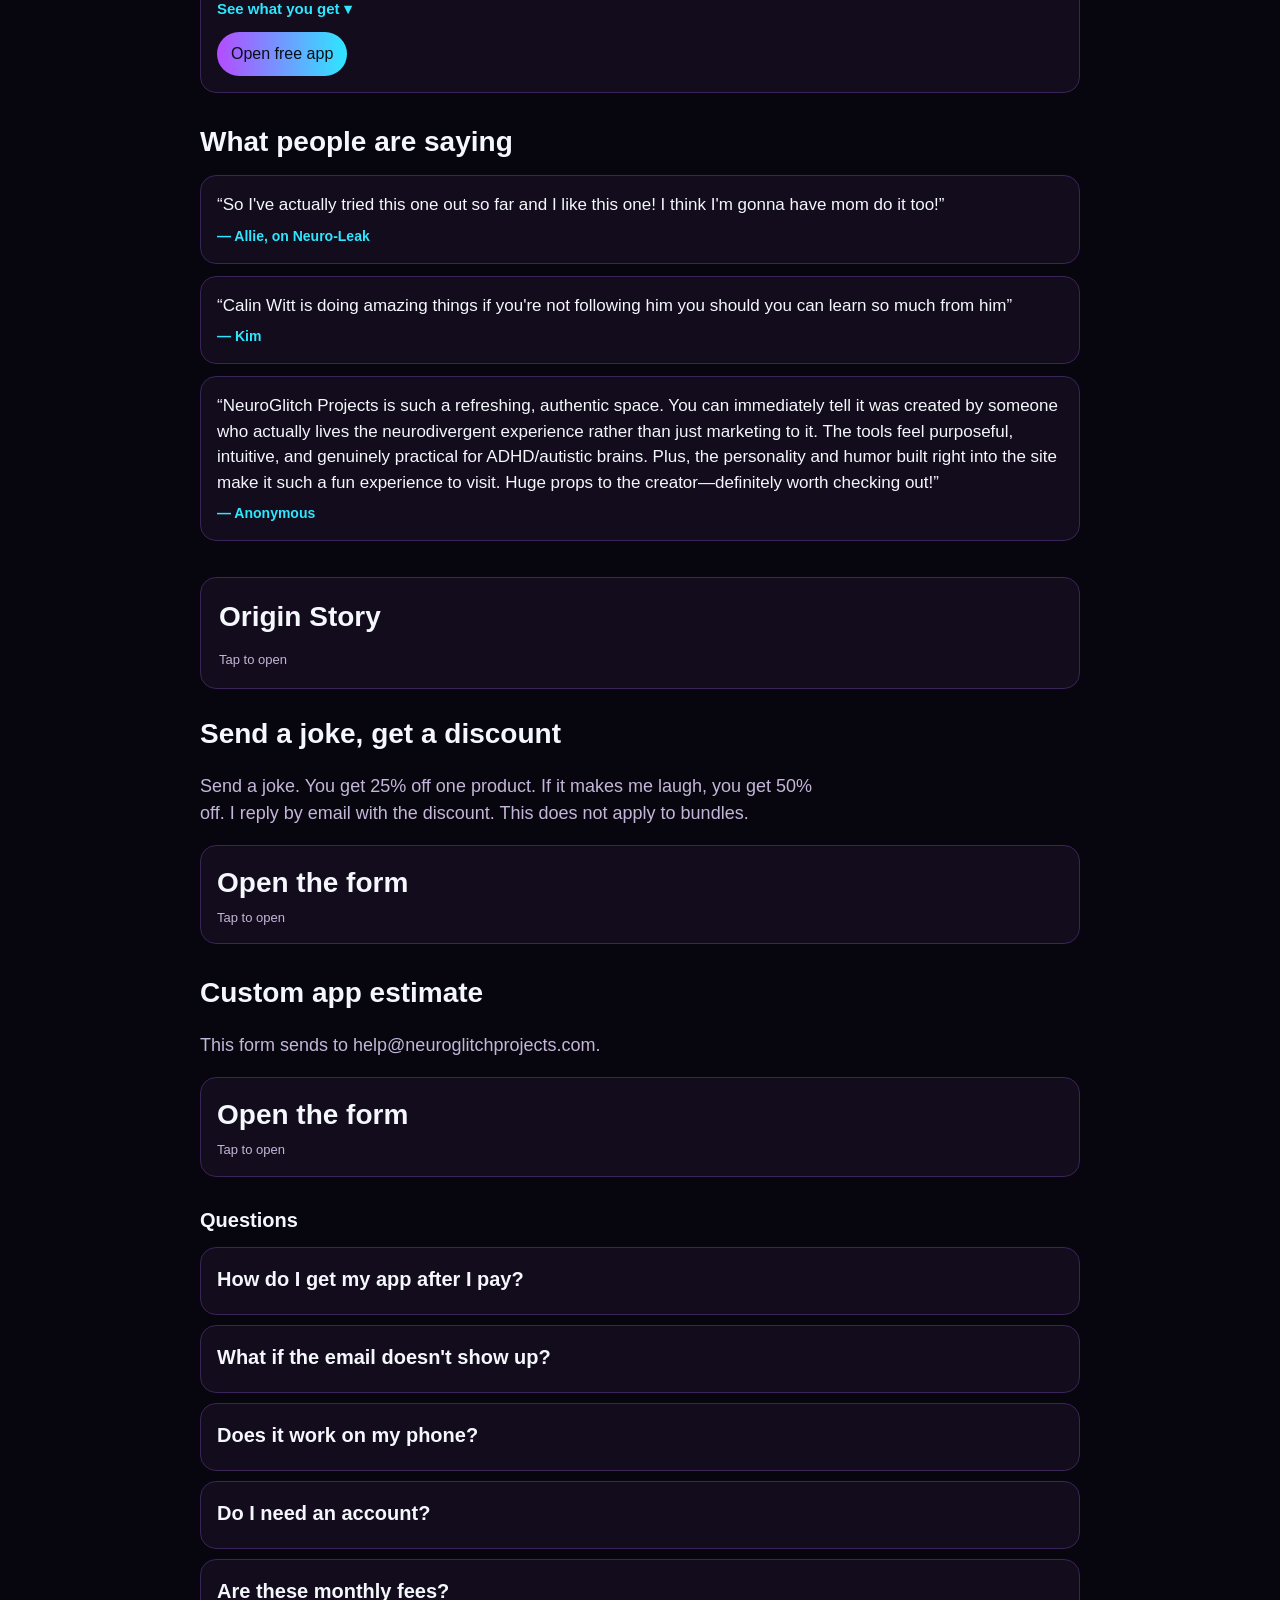
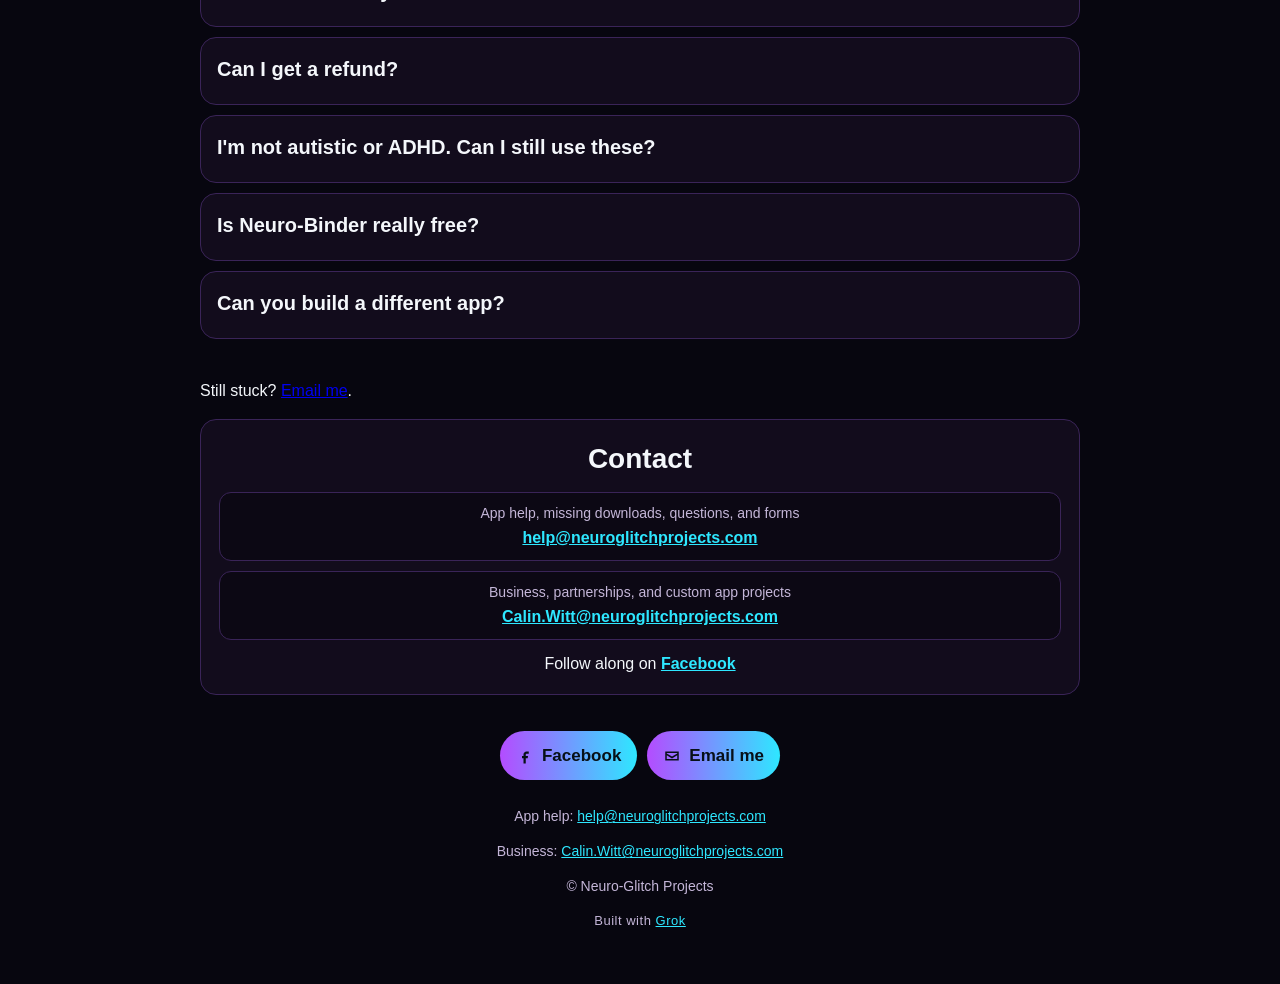
==== commit 609f4613: "Cornhole line, apps wording, labeled emails" ====
--- a/index.html
+++ b/index.html
@@ -110,6 +110,7 @@
     .contact { text-align:center; }
     .contact a { color:var(--cyan); font-weight:600; }
     footer .copy { margin-top:6px; }
+    .mails { display:grid; gap:10px; margin:12px 0; } .mails div { background:#0c0814; border:1px solid var(--line); border-radius:12px; padding:10px 12px; } .ml { display:block; color:var(--muted); font-size:14px; margin-bottom:2px; } .mails a { word-break:break-all; }
   </style>
 </head>
 <body>
@@ -132,11 +133,11 @@
       <p>I'm a member of the Choctaw Nation of Oklahoma and husband to Erica. I'm dad to King, Legion, and KJ, plus three bonus kids. My three are all neurodivergent, and watching them struggle with how the world works is a big part of why Neuro-Glitch exists.</p>
       <p>I didn't find out I was AuDHD until my 20s. Nobody around me was surprised except me. I've always been the guy who finds a problem and solves it, sometimes even making a problem just to solve it when I was bored.</p>
       <div class="hi3">
-        <div><h3>Family</h3><p>Family is my why. I build these apps for my own brain and my kids' future.</p></div>
+        <div><h3>Family</h3><p>Family is my why. I build these apps for my own brain and my kids' future. When I'm not building, I'm probably throwing cornhole, sometimes in tournaments and always against my boys.</p></div>
         <div><h3>Law Enforcement</h3><p>Law enforcement taught me to stay calm when things go wrong and to have a plan when other people need help fast. That's where Neuro-Binder came from.</p></div>
         <div><h3>Logistics</h3><p>As a Dockmaster, I built spreadsheets to keep track of every truck coming in and going out. Turns out that's exactly how my brain works best: build a system once and let it do the remembering. That's every app I make.</p></div>
       </div>
-      <p>I build apps that help my own brain, and then I share them so nobody has to struggle without the tools they need.</p>
+      <p>I build apps that help my own brain, and then I share them so nobody has to struggle without the apps they need.</p>
       <div class="cta"><a class="buy" href="#apps">See the Apps</a><a href="mailto:help@neuroglitchprojects.com">help@neuroglitchprojects.com</a><a href="https://www.facebook.com/share/1QCXShVWDk/?mibextid=wwXIfr">Facebook</a></div>
     </section>
     <h1>Apps I built because my brain needed them.</h1>
@@ -294,8 +295,7 @@
     </section>
     <section class="about contact" id="contact">
       <h2>Contact</h2>
-      <p>Questions, help, or a custom app idea: <a href="mailto:help@neuroglitchprojects.com">help@neuroglitchprojects.com</a></p>
-      <p>Business: <a href="mailto:Calin.Witt@neuroglitchprojects.com">Calin.Witt@neuroglitchprojects.com</a></p>
+      <div class="mails"><div><span class="ml">App help, missing downloads, questions, and forms</span><a href="mailto:help@neuroglitchprojects.com">help@neuroglitchprojects.com</a></div><div><span class="ml">Business, partnerships, and custom app projects</span><a href="mailto:Calin.Witt@neuroglitchprojects.com">Calin.Witt@neuroglitchprojects.com</a></div></div>
       <p>Follow along on <a href="https://www.facebook.com/share/1QCXShVWDk/?mibextid=wwXIfr">Facebook</a></p>
     </section>
   </main>
@@ -304,7 +304,8 @@
       <a href="https://www.facebook.com/share/1QCXShVWDk/?mibextid=wwXIfr"><svg viewBox="0 0 24 24" aria-hidden="true"><path fill="currentColor" d="M14 9h3V6h-3c-2.2 0-4 1.8-4 4v2H8v3h2v7h3v-7h2.6l.4-3H13v-2c0-.6.4-1 1-1z"/></svg>Facebook</a>
       <a href="mailto:help@neuroglitchprojects.com"><svg viewBox="0 0 24 24" aria-hidden="true"><path fill="currentColor" d="M3 6h18v12H3V6zm2 2v.5l7 4.2 7-4.2V8H5zm14 8V11l-7 4.2L5 11v5h14z"/></svg>Email me</a>
     </div>
-    <p><a href="mailto:help@neuroglitchprojects.com">help@neuroglitchprojects.com</a> · <a href="mailto:Calin.Witt@neuroglitchprojects.com">Calin.Witt@neuroglitchprojects.com</a></p>
+    <p>App help: <a href="mailto:help@neuroglitchprojects.com">help@neuroglitchprojects.com</a></p>
+    <p>Business: <a href="mailto:Calin.Witt@neuroglitchprojects.com">Calin.Witt@neuroglitchprojects.com</a></p>
     <p class="copy">© Neuro-Glitch Projects</p>
     <p class="credit">Built with <a href="https://grok.com">Grok</a></p>
   </footer>
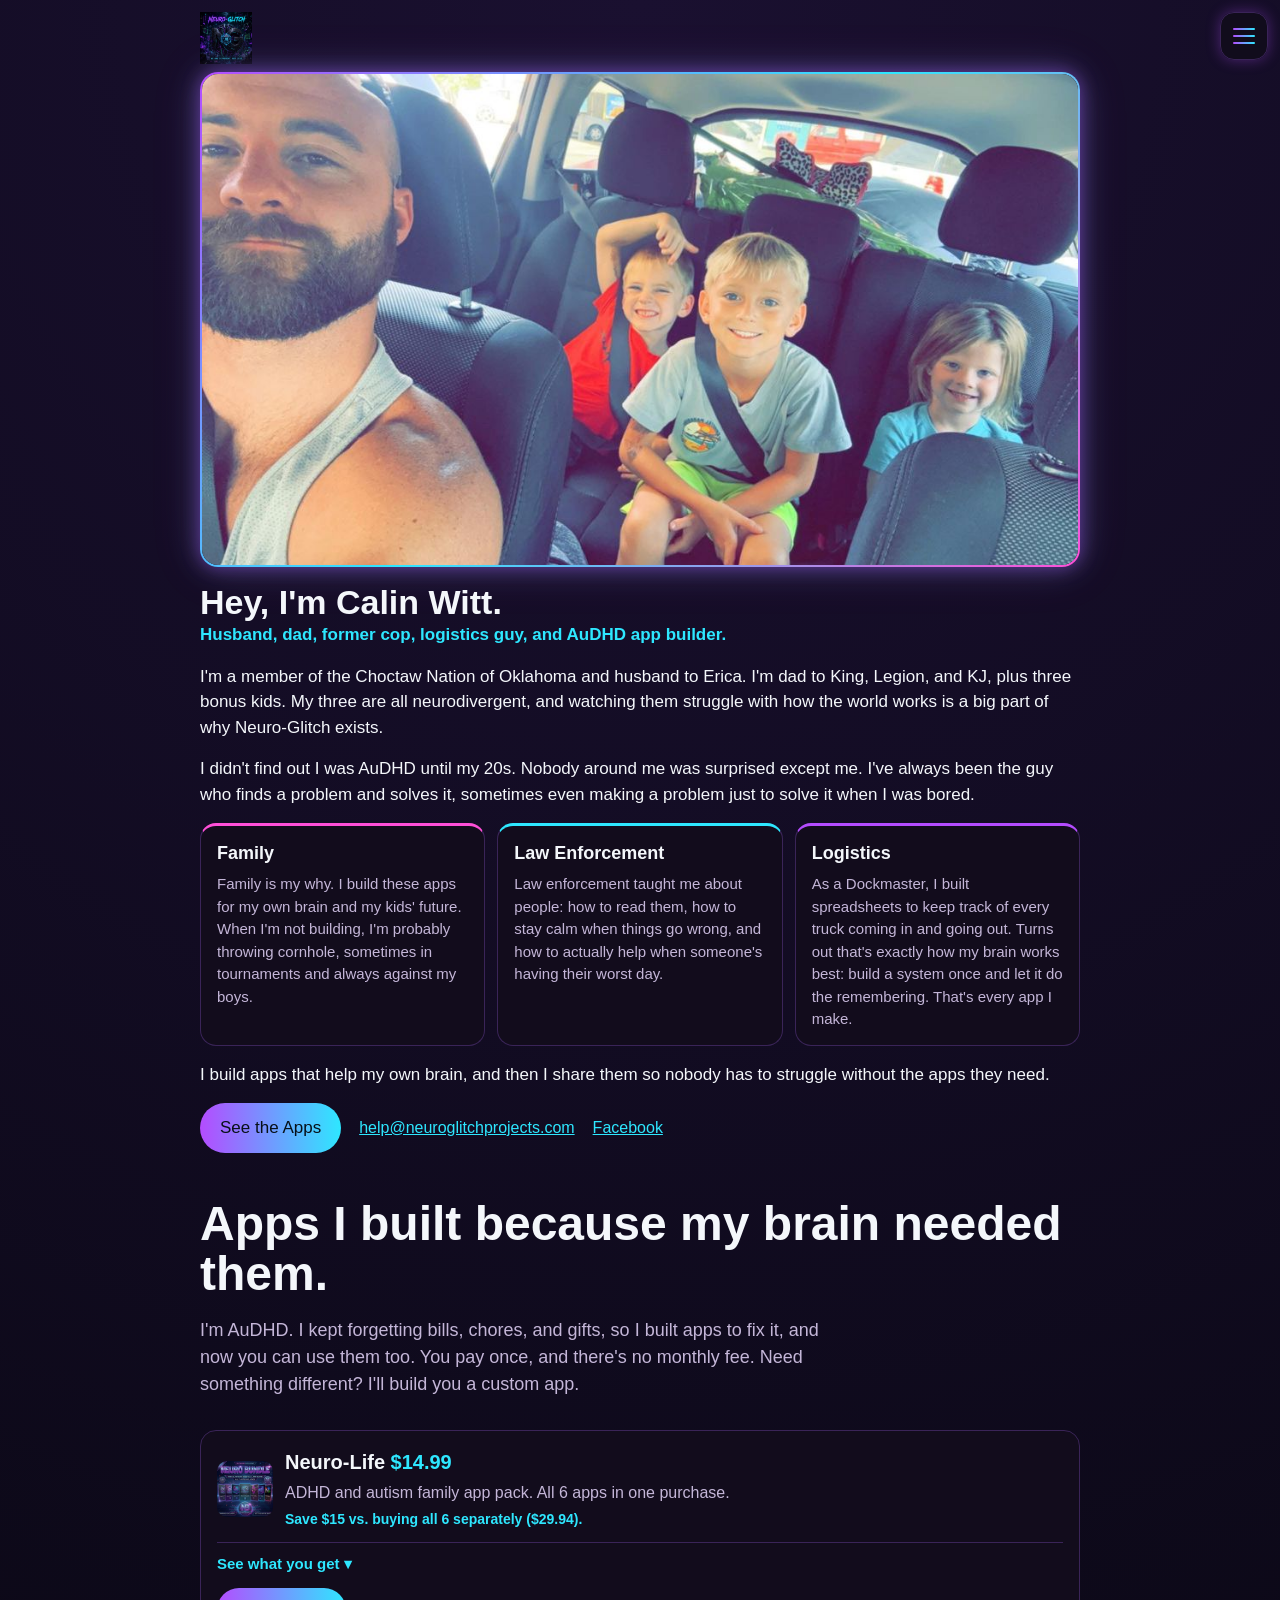
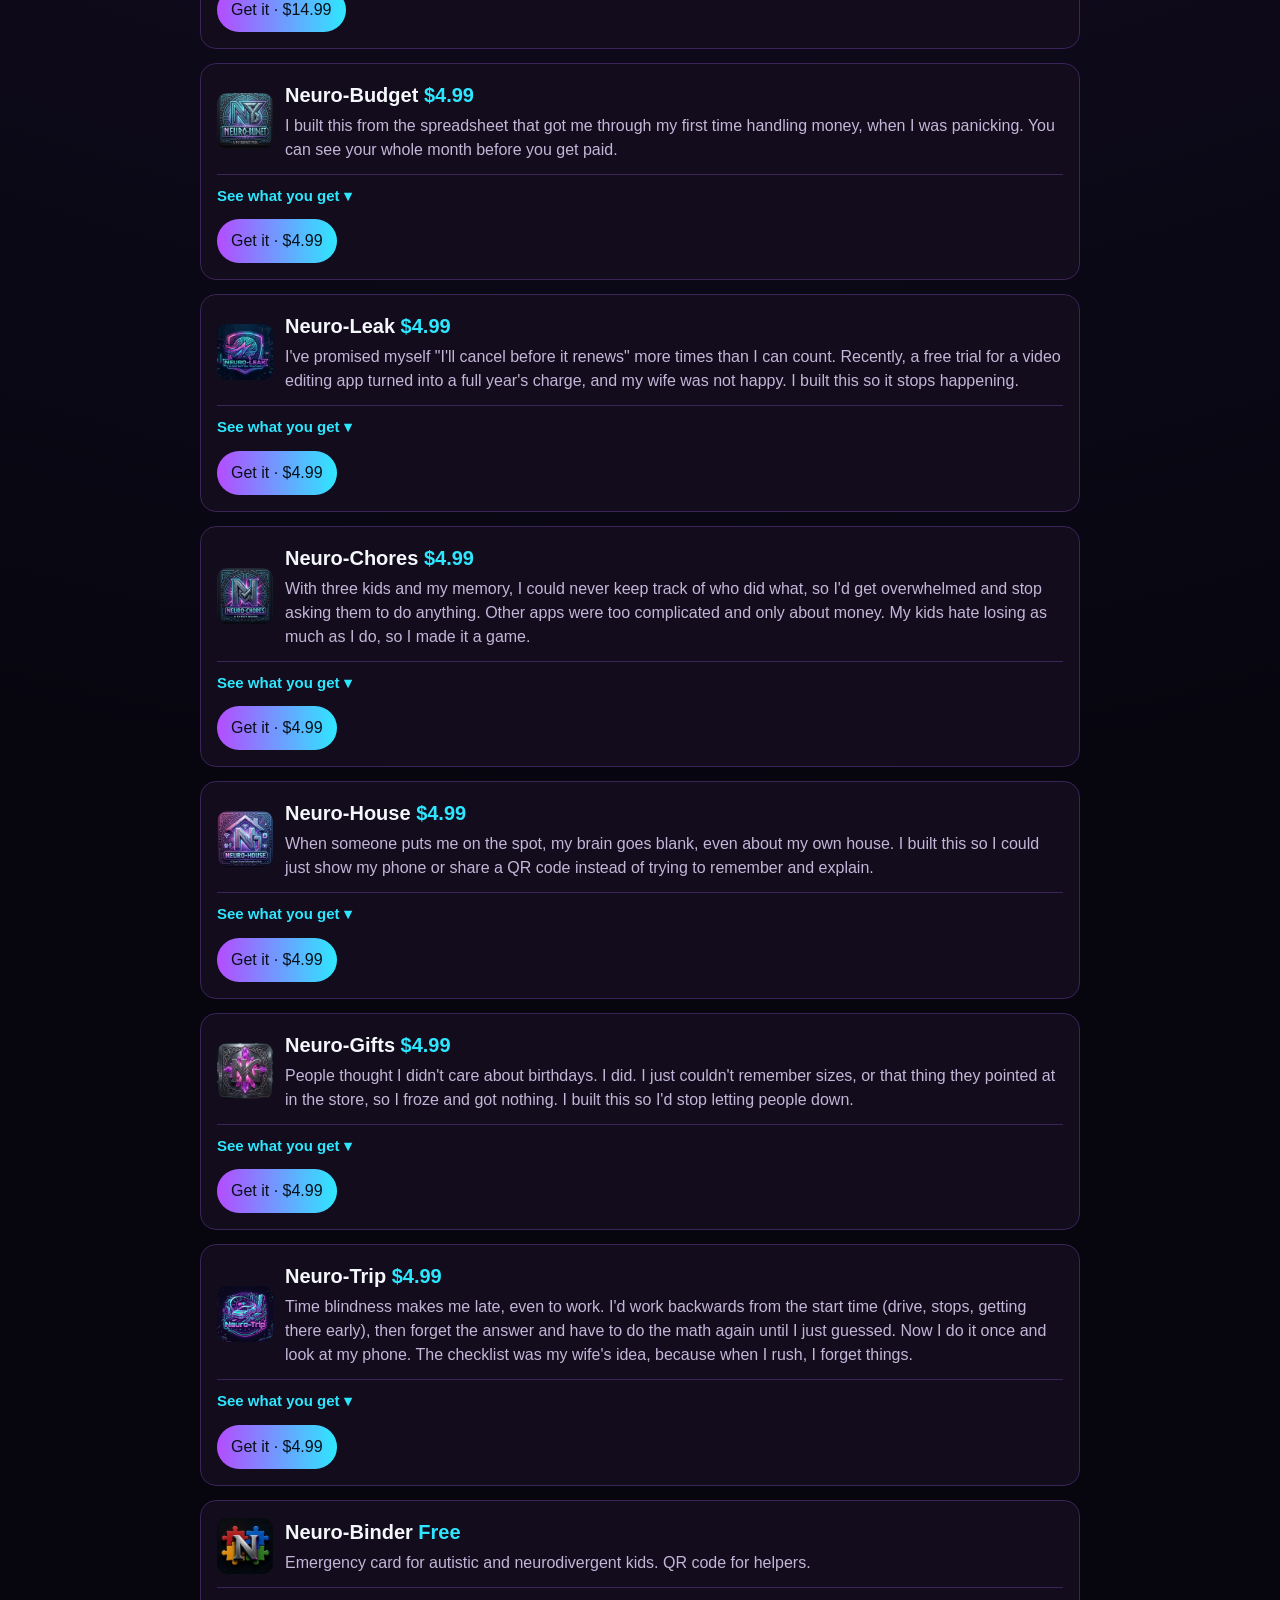
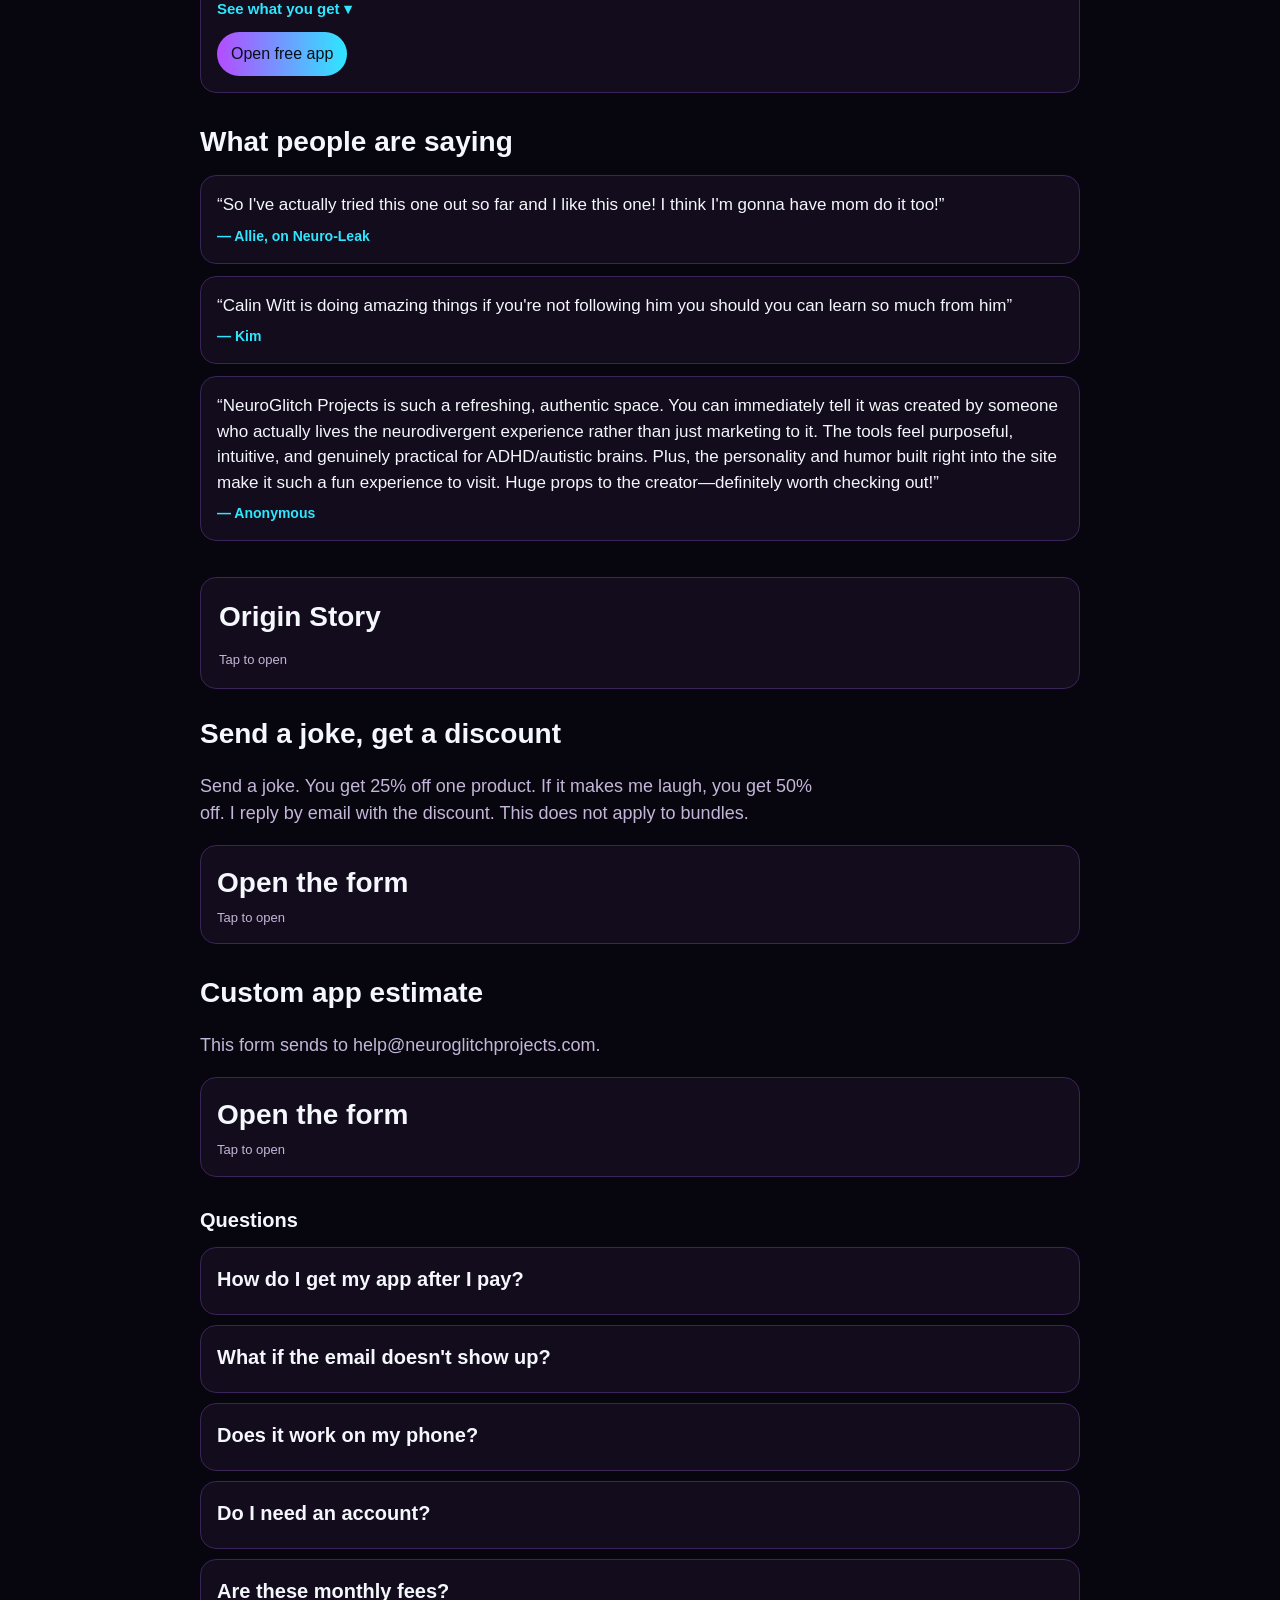
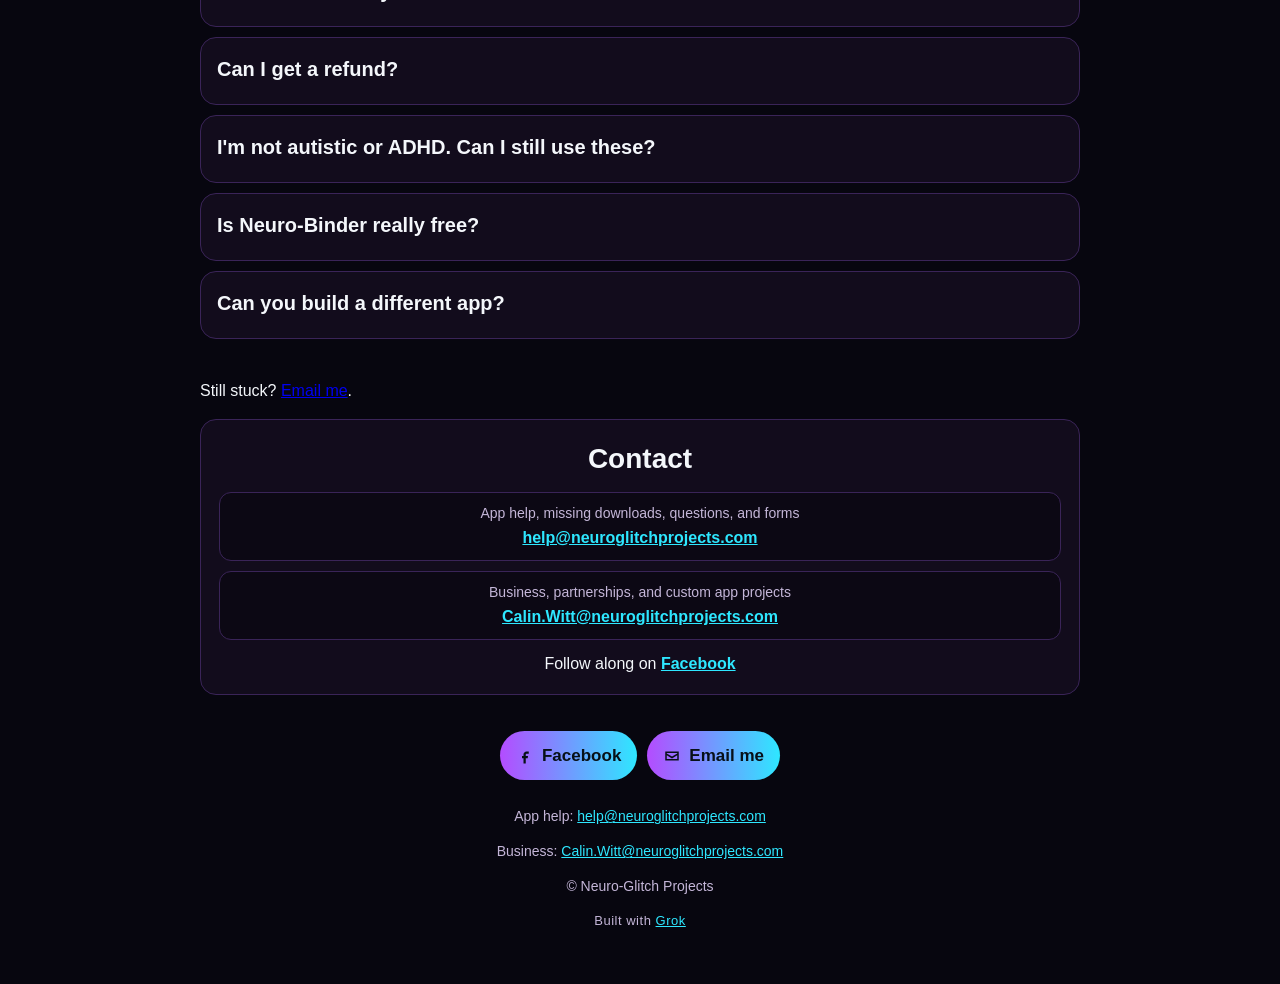
==== commit 736db1d9: "Update Law Enforcement card" ====
--- a/index.html
+++ b/index.html
@@ -134,7 +134,7 @@
       <p>I didn't find out I was AuDHD until my 20s. Nobody around me was surprised except me. I've always been the guy who finds a problem and solves it, sometimes even making a problem just to solve it when I was bored.</p>
       <div class="hi3">
         <div><h3>Family</h3><p>Family is my why. I build these apps for my own brain and my kids' future. When I'm not building, I'm probably throwing cornhole, sometimes in tournaments and always against my boys.</p></div>
-        <div><h3>Law Enforcement</h3><p>Law enforcement taught me to stay calm when things go wrong and to have a plan when other people need help fast. That's where Neuro-Binder came from.</p></div>
+        <div><h3>Law Enforcement</h3><p>Law enforcement taught me about people: how to read them, how to stay calm when things go wrong, and how to actually help when someone's having their worst day.</p></div>
         <div><h3>Logistics</h3><p>As a Dockmaster, I built spreadsheets to keep track of every truck coming in and going out. Turns out that's exactly how my brain works best: build a system once and let it do the remembering. That's every app I make.</p></div>
       </div>
       <p>I build apps that help my own brain, and then I share them so nobody has to struggle without the apps they need.</p>
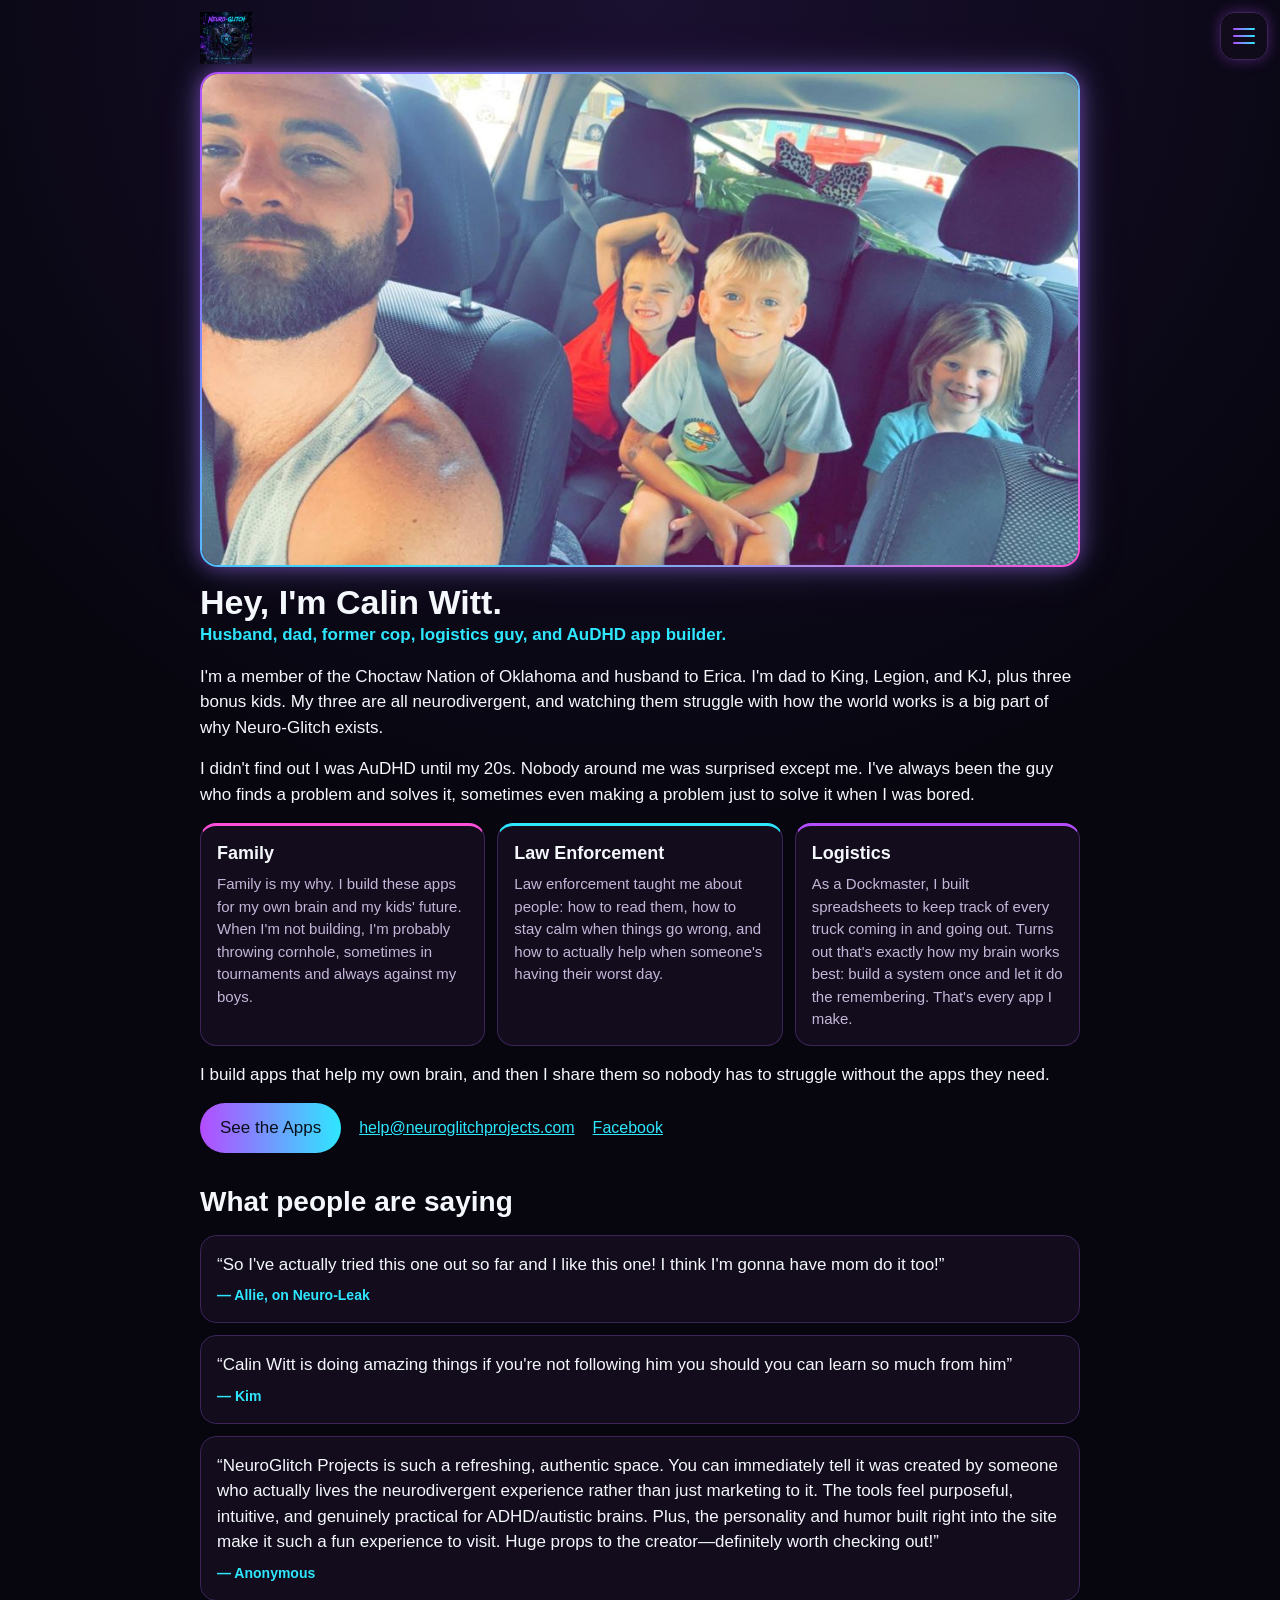
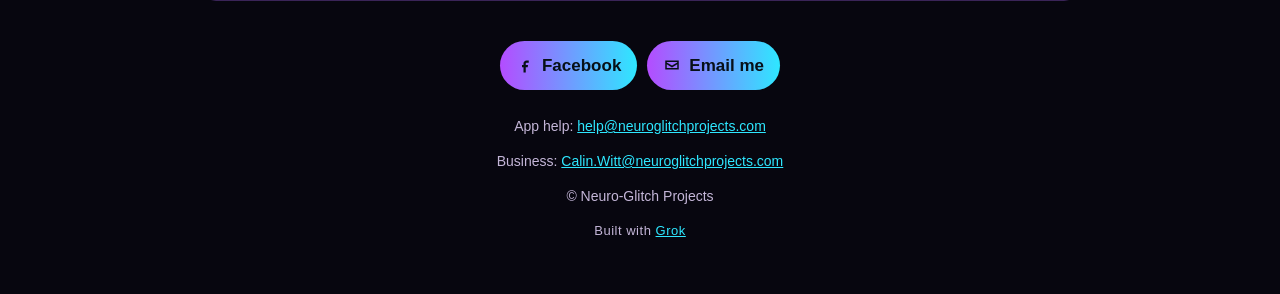
==== commit 35d651a6: "Multipage: shared styles, Home, Apps, Origin Story" ====
--- a/index.html
+++ b/index.html
@@ -3,7 +3,7 @@
 <head>
   <meta charset="UTF-8">
   <meta name="viewport" content="width=device-width, initial-scale=1">
-  <title>Neuro-Glitch Projects | ADHD and autism family apps</title>
+  <title>Neuro-Glitch Projects | ADHD and autism family apps by Calin Witt</title>
   <meta name="description" content="ADHD and autism family apps by Calin Witt. Phone tools for neurodivergent families: budget, chores, emergency card, subscriptions, home info, gifts, and trip planner. One-time purchase.">
   <link rel="icon" href="/favicon.ico" sizes="any">
   <link rel="icon" type="image/png" href="/favicon-48.png" sizes="48x48">
@@ -19,110 +19,20 @@
   <meta name="twitter:description" content="I'm AuDHD, so I built apps for bills, chores, gifts, and more. You pay once, with no monthly fee. Neuro-Binder is free.">
   <meta name="twitter:image" content="https://neuroglitchprojects.com/logo.jpg">
   <link rel="canonical" href="https://neuroglitchprojects.com/">
-  <style>
-    :root { --bg:#07060f; --card:#120c1c; --line:#3a2458; --text:#F4F7FB; --muted:#c4b6d8; --cyan:#2ee7ff; --purple:#b44cff; }
-    * { box-sizing: border-box; }
-    body { margin:0; font-family:-apple-system,BlinkMacSystemFont,"Segoe UI",sans-serif; background:radial-gradient(circle at top, #1a1030 0%, var(--bg) 42%); color:var(--text); line-height:1.5; }
-    header, main, footer { width:min(880px, calc(100% - 32px)); margin:0 auto; }
-    header { padding:12px 0 0; display:flex; align-items:center; gap:12px; flex-wrap:wrap; }
-    .brand { height:52px; width:auto; display:block; margin:0; flex:none; }
-    header nav { justify-content:flex-start; flex:1 1 240px; padding:4px 0; gap:4px 10px; }
-    nav, .links { display:flex; justify-content:center; gap:10px; padding:12px 0; flex-wrap:wrap; }
-    nav a { color:var(--cyan); text-decoration:none; font-size:16px; padding:8px 4px; }
-    .links a { display:inline-flex; align-items:center; gap:8px; color:#071018; background:linear-gradient(90deg, var(--purple), var(--cyan)); text-decoration:none; font-size:17px; font-weight:700; border-radius:999px; padding:12px 16px; }
-    .links svg { width:18px; height:18px; flex:none; }
-    h1 { font-size:clamp(30px, 7vw, 48px); line-height:1.05; margin:18px 0 12px; }
-    h2 { margin:0 0 4px; font-size:20px; }
-    .price { color:var(--cyan); font-weight:700; }
-    .lede, .note { color:var(--muted); font-size:18px; max-width:40rem; }
-    .steps { display:flex; gap:8px; flex-wrap:wrap; padding:0 0 16px; color:var(--muted); font-size:13px; }
-    .steps span { background:#140c22; border:1px solid var(--line); border-radius:999px; padding:6px 10px; }
-    .about { background:var(--card); border:1px solid var(--line); border-radius:16px; padding:18px; margin:8px 0 24px; }
-    .about h2 { font-size:28px; }
-    .about p { margin:12px 0 0; } .about details { background:transparent; border:0; padding:0; } .about summary h2 { font-size:28px; } .hint { margin:0; color:var(--muted); font-size:13px; }
-    .family { display:grid; grid-template-columns:1fr; gap:12px; margin:14px 0 4px; }
-    .family img { width:100%; height:auto; display:block; border-radius:14px; border:1px solid var(--line); }
-    @media (min-width:640px) { .family { grid-template-columns:1fr 1fr; } }
-    .reviews { display:grid; gap:12px; padding:8px 0 28px; }
-    .review { margin:0; background:var(--card); border:1px solid var(--line); border-radius:16px; padding:16px; }
-    .review blockquote { margin:0; font-size:17px; }
-    .review figcaption { margin-top:8px; color:var(--cyan); font-weight:700; font-size:14px; }
-    #reviews > h2 { font-size:28px; }
-    .get { margin:10px 0 0; padding:10px 12px; background:#140c22; border:1px solid var(--line); border-radius:12px; font-size:15px; }
-    .get p { margin:0; }
-    .get .get-all { margin-top:6px; color:var(--cyan); font-weight:700; font-size:14px; }
-    .card { background:var(--card); border:1px solid var(--line); border-radius:16px; padding:16px; }
-    .card .buy { margin-top:12px; }
-    details.what { background:transparent; border:0; border-top:1px solid var(--line); border-radius:0; padding:10px 0 0; margin-top:12px; }
-    details.what > summary { color:var(--cyan); font-size:15px; font-weight:600; }
-    details.what > summary::after { content:" ▾"; }
-    details.what[open] > summary::after { content:" ▴"; }
-    .lb { position:fixed; inset:0; background:rgba(0,0,0,.9); display:none; align-items:center; justify-content:center; z-index:1000; }
-    .lb.on { display:flex; }
-    .lb img { max-width:92vw; max-height:88vh; width:auto; height:auto; object-fit:contain; border-radius:12px; }
-    .lb button { position:absolute; background:rgba(255,255,255,.12); color:#fff; border:0; border-radius:999px; width:44px; height:44px; font-size:24px; line-height:44px; padding:0; cursor:pointer; }
-    .lb .x { top:14px; right:14px; } .lb .pv { left:10px; top:50%; transform:translateY(-50%); } .lb .nx { right:10px; top:50%; transform:translateY(-50%); }
-    body.lb-open { overflow:hidden; }
-    .faq { display:grid; gap:10px; padding:8px 0 24px; }
-    .grid { display:grid; gap:14px; padding:14px 0 28px; }
-    .formwrap form { background:transparent; border:0; padding:12px 0 0; }
-    details, form { background:var(--card); border:1px solid var(--line); border-radius:16px; padding:16px; }
-    summary { cursor:pointer; list-style:none; }
-    summary::-webkit-details-marker { display:none; }
-    .row { display:flex; gap:12px; align-items:center; }
-    .logo { width:56px; height:56px; border-radius:10px; object-fit:cover; flex:none; }
-    .short { margin:0; color:var(--muted); }
-    .save { margin:4px 0 0; color:var(--cyan); font-size:14px; font-weight:700; }
-    .more { margin:14px 0; }
-    .shots { display:flex; gap:10px; overflow-x:auto; padding:4px 0 14px; scroll-snap-type:x mandatory; -webkit-overflow-scrolling:touch; }
-    .shots a { flex:none; scroll-snap-align:start; }
-    .shots img { display:block; width:140px; height:auto; border-radius:14px; border:1px solid var(--line); }
-    .more li { margin:6px 0; }
-    .buy, button.send { display:inline-block; background:linear-gradient(90deg, var(--purple), var(--cyan)); color:#071018; text-decoration:none; font-weight:700; border:0; border-radius:999px; padding:10px 14px; font:inherit; }
-    label { display:block; margin:12px 0 6px; font-size:14px; }
-    input, textarea { width:100%; background:#0c0814; color:var(--text); border:1px solid var(--line); border-radius:10px; padding:10px; font:inherit; }
-    textarea { min-height:110px; }
-    .custom { padding-bottom:28px; }
-    .custom h2 { font-size:28px; }
-    footer { color:var(--muted); font-size:14px; padding-bottom:40px; text-align:center; }
-    footer a { color:var(--cyan); }
-    .credit { margin-top:8px; font-size:13px; letter-spacing:.04em; }
-    .brandlink { display:inline-block; }
-    .burger { position:fixed; top:12px; right:12px; z-index:60; width:48px; height:48px; border-radius:14px; border:1px solid var(--line); background:rgba(18,12,28,.92); display:flex; flex-direction:column; justify-content:center; align-items:center; gap:5px; cursor:pointer; box-shadow:0 0 14px rgba(180,76,255,.35); }
-    .burger span { display:block; width:22px; height:2px; border-radius:2px; background:linear-gradient(90deg,var(--purple),var(--cyan)); transition:transform .2s, opacity .2s; }
-    .burger[aria-expanded="true"] span:nth-child(1){ transform:translateY(7px) rotate(45deg); } .burger[aria-expanded="true"] span:nth-child(2){ opacity:0; } .burger[aria-expanded="true"] span:nth-child(3){ transform:translateY(-7px) rotate(-45deg); }
-    .menu { position:fixed; top:68px; right:12px; z-index:59; min-width:220px; background:#120c1c; border:1px solid var(--line); border-radius:16px; padding:8px; box-shadow:0 10px 40px rgba(0,0,0,.6), 0 0 20px rgba(46,231,255,.15); display:none; }
-    .menu.on { display:block; }
-    .menu a { display:block; color:var(--text); text-decoration:none; font-size:18px; font-weight:600; padding:12px 14px; border-radius:10px; }
-    .menu a:hover, .menu a:focus { background:#1c1230; color:var(--cyan); }
-    .hello { display:grid; gap:16px; padding:8px 0 28px; }
-    .hello .top { display:flex; align-items:center; gap:16px; flex-wrap:wrap; }
-    .photo { display:block; width:100%; height:auto; aspect-ratio:16/9; object-fit:cover; object-position:center; border-radius:18px; border:2px solid transparent; background:linear-gradient(#07060f,#07060f) padding-box, linear-gradient(135deg,var(--purple),var(--cyan),#ff4fd8) border-box; box-shadow:0 0 18px rgba(180,76,255,.45), 0 0 34px rgba(46,231,255,.2), 0 0 50px rgba(255,79,216,.15); }
-    .hello h1 { margin:0; font-size:34px; line-height:1.15; }
-    .tag { margin:6px 0 0; color:var(--cyan); font-weight:700; font-size:16px; }
-    .hello p { margin:0; font-size:17px; }
-    .hi3 { display:grid; gap:12px; grid-template-columns:repeat(auto-fit,minmax(220px,1fr)); }
-    .hi3 div { background:var(--card); border:1px solid var(--line); border-radius:16px; padding:14px 16px; }
-    .hi3 div:nth-child(1){ border-top:3px solid #ff4fd8; } .hi3 div:nth-child(2){ border-top:3px solid var(--cyan); } .hi3 div:nth-child(3){ border-top:3px solid var(--purple); }
-    .hi3 h3 { margin:0 0 6px; font-size:18px; } .hi3 p { color:var(--muted); font-size:15px; }
-    .cta { display:flex; gap:12px 18px; align-items:center; flex-wrap:wrap; }
-    .cta .buy { font-size:17px; padding:12px 20px; } .cta a:not(.buy) { color:var(--cyan); }
-    .contact { text-align:center; }
-    .contact a { color:var(--cyan); font-weight:600; }
-    footer .copy { margin-top:6px; }
-    .mails { display:grid; gap:10px; margin:12px 0; } .mails div { background:#0c0814; border:1px solid var(--line); border-radius:12px; padding:10px 12px; } .ml { display:block; color:var(--muted); font-size:14px; margin-bottom:2px; } .mails a { word-break:break-all; }
-  </style>
+  <link rel="stylesheet" href="styles-v1.css">
 </head>
 <body>
   <header>
-    <a class="brandlink" href="#about" aria-label="Back to About Me"><img class="brand" src="logo.jpg?v=10" alt="Neuro-Glitch. We are different, not less."></a>
+    <a class="brandlink" href="index.html" aria-label="Home"><img class="brand" src="logo.jpg?v=10" alt="Neuro-Glitch. We are different, not less."></a>
   </header>
   <button class="burger" id="burger" type="button" aria-label="Menu" aria-expanded="false" aria-controls="menu"><span></span><span></span><span></span></button>
   <nav class="menu" id="menu" aria-label="Site menu">
-    <a href="#apps">Apps</a>
-    <a href="#origin">NG Origin Story</a>
-    <a href="#forms">Forms</a>
-    <a href="#contact">Contact</a>
+    <a href="index.html" class="on" aria-current="page">Home</a>
+    <a href="apps.html">Apps</a>
+    <a href="origin-story.html">NG Origin Story</a>
+    <a href="forms.html">Forms</a>
+    <a href="faq.html">FAQ</a>
+    <a href="contact.html">Contact</a>
   </nav>
   <main>
     <section class="hello" id="about">
@@ -138,79 +48,7 @@
         <div><h3>Logistics</h3><p>As a Dockmaster, I built spreadsheets to keep track of every truck coming in and going out. Turns out that's exactly how my brain works best: build a system once and let it do the remembering. That's every app I make.</p></div>
       </div>
       <p>I build apps that help my own brain, and then I share them so nobody has to struggle without the apps they need.</p>
-      <div class="cta"><a class="buy" href="#apps">See the Apps</a><a href="mailto:help@neuroglitchprojects.com">help@neuroglitchprojects.com</a><a href="https://www.facebook.com/share/1QCXShVWDk/?mibextid=wwXIfr">Facebook</a></div>
-    </section>
-    <h1>Apps I built because my brain needed them.</h1>
-    <p class="lede">I&#39;m AuDHD. I kept forgetting bills, chores, and gifts, so I built apps to fix it, and now you can use them too. You pay once, and there&#39;s no monthly fee. Need something different? I&#39;ll build you a custom app.</p>
-    <section class="grid" id="apps">
-      <article class="card" data-cat="pack">
-        <div class="row"><img class="logo" src="img/neuro-life.svg" alt="Neuro-Life logo"><div><h2>Neuro-Life <span class="price">$14.99</span></h2><p class="short">ADHD and autism family app pack. All 6 apps in one purchase.</p><p class="save">Save $15 vs. buying all 6 separately ($29.94).</p></div></div>
-        <details class="what" name="site"><summary>See what you get</summary>
-        <ul class="more"><li>Neuro-Chores</li><li>Neuro-House</li><li>Neuro-Leak</li><li>Neuro-Gifts</li><li>Neuro-Trip</li><li>Neuro-Budget</li></ul>
-        </details>
-        <a class="buy" href="https://buy.stripe.com/5kQfZj4Zwcn02ruaS0b3q06">Get it · $14.99</a>
-      </article>
-      <article class="card" data-cat="money">
-        <div class="row"><img class="logo" src="img/neuro-budget.svg" alt="Neuro-Budget logo"><div><h2>Neuro-Budget <span class="price">$4.99</span></h2><p class="short">I built this from the spreadsheet that got me through my first time handling money, when I was panicking. You can see your whole month before you get paid.</p></div></div>
-        <details class="what" name="site"><summary>See what you get</summary>
-        <div class="get"><p>Sort your bills between your paychecks, track your savings, and see real numbers for what's safe to spend. It does the math so you don't get overwhelmed.</p><p class="get-all">Works on any phone. Add it to your home screen. Guide PDF included. Pay once.</p></div>
-        <ul class="more"><li>Shows which check pays which bill.</li><li>Shows the amount safe to spend after those bills.</li><li>Runs on your phone. No spreadsheet.</li></ul>
-        <div class="shots"><a href="img/shots/nbudget-v2-1.svg"><img loading="lazy" src="img/shots/nbudget-v2-1.svg" alt="Neuro-Budget paychecks screen showing income, bills, and safe-to-spend totals" width="140"></a><a href="img/shots/nbudget-v2-2.svg"><img loading="lazy" src="img/shots/nbudget-v2-2.svg" alt="Neuro-Budget paycheck detail with the bills assigned to that paycheck" width="140"></a><a href="img/shots/nbudget-v2-3.svg"><img loading="lazy" src="img/shots/nbudget-v2-3.svg" alt="Neuro-Budget month view showing the whole month of bills and paychecks" width="140"></a></div>
-        </details>
-        <a class="buy" href="https://buy.stripe.com/7sYaEZajQbiW6HK1hqb3q00">Get it · $4.99</a>
-      </article>
-      <article class="card" data-cat="money">
-        <div class="row"><img class="logo" src="img/neuro-leak.svg" alt="Neuro-Leak logo"><div><h2>Neuro-Leak <span class="price">$4.99</span></h2><p class="short">I've promised myself "I'll cancel before it renews" more times than I can count. Recently, a free trial for a video editing app turned into a full year's charge, and my wife was not happy. I built this so it stops happening.</p></div></div>
-        <details class="what" name="site"><summary>See what you get</summary>
-        <div class="get"><p>Track your subscriptions and see what they cost per year. It shows when each free trial ends, so you can cancel before the full price hits.</p><p class="get-all">Works on any phone. Add it to your home screen. Guide PDF included. Pay once.</p></div>
-        <ul class="more"><li>Add a plan with price, due date, and billing cycle.</li><li>See the true yearly cost.</li><li>One tap shows due trials and payments.</li></ul>
-        <div class="shots"><a href="img/shots/leak-1.svg"><img loading="lazy" src="img/shots/leak-1.svg" alt="Neuro-Leak 14-day horizon with monthly and yearly subscription cost and trials ending soon" width="140"></a><a href="img/shots/leak-2.svg"><img loading="lazy" src="img/shots/leak-2.svg" alt="Neuro-Leak subscriptions list with free trials and upcoming charges" width="140"></a></div>
-        </details>
-        <a class="buy" href="https://buy.stripe.com/4gM4gBbnUaeSc248JSb3q03">Get it · $4.99</a>
-      </article>
-      <article class="card" data-cat="kids">
-        <div class="row"><img class="logo" src="img/neuro-chores.svg" alt="Neuro-Chores logo"><div><h2>Neuro-Chores <span class="price">$4.99</span></h2><p class="short">With three kids and my memory, I could never keep track of who did what, so I'd get overwhelmed and stop asking them to do anything. Other apps were too complicated and only about money. My kids hate losing as much as I do, so I made it a game.</p></div></div>
-        <details class="what" name="site"><summary>See what you get</summary>
-        <div class="get"><p>Set your own chores and rewards, and the kids earn points. A running scoreboard shows who has done the most and who has the most points, so they push to beat each other.</p><p class="get-all">Works on any phone. Add it to your home screen. Guide PDF included. Pay once.</p></div>
-        <ul class="more"><li>Add kids and assign chores.</li><li>Track points and redeem rewards.</li><li>Optional parent PIN. No monthly fee. No App Store account.</li></ul>
-        <div class="shots"><a href="img/shots/chores-1.svg"><img loading="lazy" src="img/shots/chores-1.svg" alt="Neuro-Chores family overview showing each kid’s chores done and points" width="140"></a><a href="img/shots/chores-2.svg"><img loading="lazy" src="img/shots/chores-2.svg" alt="Neuro-Chores kid screen with points, a Redeem button, and chore list" width="140"></a></div>
-        </details>
-        <a class="buy" href="https://buy.stripe.com/9B6aEZ8bI9aO8PSe4cb3q04">Get it · $4.99</a>
-      </article>
-      <article class="card" data-cat="home">
-        <div class="row"><img class="logo" src="img/neuro-house.svg" alt="Neuro-House logo"><div><h2>Neuro-House <span class="price">$4.99</span></h2><p class="short">When someone puts me on the spot, my brain goes blank, even about my own house. I built this so I could just show my phone or share a QR code instead of trying to remember and explain.</p></div></div>
-        <details class="what" name="site"><summary>See what you get</summary>
-        <div class="get"><p>A household binder for Wi-Fi, pets, shutoffs, contacts, routines, and more. Share a QR card or hand over the phone, so a sitter or plumber gets what they need without the small talk.</p><p class="get-all">Works on any phone. Add it to your home screen. Guide PDF included. Pay once.</p></div>
-        <ul class="more"><li>Keys, alarm codes, shutoffs, Wi-Fi, layout, and routines.</li><li>Share a QR code with a plumber, pet sitter, or guest.</li><li>Nothing is uploaded.</li></ul>
-        <div class="shots"><a href="img/shots/house-1.svg"><img loading="lazy" src="img/shots/house-1.svg" alt="Neuro-House home binder with rooms for Wi-Fi, alarm, shutoffs, pets, and contacts" width="140"></a><a href="img/shots/house-2.svg"><img loading="lazy" src="img/shots/house-2.svg" alt="Neuro-House pets page with a pet’s age, food, and care notes" width="140"></a><a href="img/shots/house-3.svg"><img loading="lazy" src="img/shots/house-3.svg" alt="Neuro-House share screen with a QR code a sitter can scan to read the pet notes" width="140"></a></div>
-        </details>
-        <a class="buy" href="https://buy.stripe.com/14A3cx0Jgcn07LO5xGb3q02">Get it · $4.99</a>
-      </article>
-      <article class="card" data-cat="people">
-        <div class="row"><img class="logo" src="img/neuro-gifts.svg" alt="Neuro-Gifts logo"><div><h2>Neuro-Gifts <span class="price">$4.99</span></h2><p class="short">People thought I didn't care about birthdays. I did. I just couldn't remember sizes, or that thing they pointed at in the store, so I froze and got nothing. I built this so I'd stop letting people down.</p></div></div>
-        <details class="what" name="site"><summary>See what you get</summary>
-        <div class="get"><p>Save sizes, likes, birthdays, and gift ideas the moment you hear them, so you're never stuck guessing.</p><p class="get-all">Works on any phone. Add it to your home screen. Guide PDF included. Pay once.</p></div>
-        <ul class="more"><li>Stores the details you forget.</li><li>Tracks a gift from idea to given.</li></ul>
-        <div class="shots"><a href="img/shots/gifts-1.svg"><img loading="lazy" src="img/shots/gifts-1.svg" alt="Neuro-Gifts people list with a birthday and gift ideas" width="140"></a><a href="img/shots/gifts-2.svg"><img loading="lazy" src="img/shots/gifts-2.svg" alt="Neuro-Gifts person profile with clothing sizes, colors, and likes" width="140"></a></div>
-        </details>
-        <a class="buy" href="https://buy.stripe.com/aFa14p77Eev83vyaS0b3q01">Get it · $4.99</a>
-      </article>
-      <article class="card" data-cat="travel">
-        <div class="row"><img class="logo" src="img/neuro-trip.svg" alt="Neuro-Trip logo"><div><h2>Neuro-Trip <span class="price">$4.99</span></h2><p class="short">Time blindness makes me late, even to work. I'd work backwards from the start time (drive, stops, getting there early), then forget the answer and have to do the math again until I just guessed. Now I do it once and look at my phone. The checklist was my wife's idea, because when I rush, I forget things.</p></div></div>
-        <details class="what" name="site"><summary>See what you get</summary>
-        <div class="get"><p>Enter when you need to be there and what's on the way. It tells you when to start getting ready and when to leave, plus a checklist so nothing gets left behind.</p><p class="get-all">Works on any phone. Add it to your home screen. Guide PDF included. Pay once.</p></div>
-        <ul class="more"><li>Set the arrival time first.</li><li>Add stops and a buffer.</li><li>Shows when you need to leave.</li></ul>
-        <div class="shots"><a href="img/shots/trip-1.svg"><img loading="lazy" src="img/shots/trip-1.svg" alt="Neuro-Trip upcoming trip with the time to start getting ready" width="140"></a><a href="img/shots/trip-2.svg"><img loading="lazy" src="img/shots/trip-2.svg" alt="Neuro-Trip schedule working backward from arrival time with stops" width="140"></a><a href="img/shots/trip-3.svg"><img loading="lazy" src="img/shots/trip-3.svg" alt="Neuro-Trip packing checklist before leaving" width="140"></a></div>
-        </details>
-        <a class="buy" href="https://buy.stripe.com/bJecN79fM3Qud68e4cb3q05">Get it · $4.99</a>
-      </article>
-      <article class="card" data-cat="kids">
-        <div class="row"><img class="logo" src="img/neuro-binder.svg" alt="Neuro-Binder logo"><div><h2>Neuro-Binder <span class="price">Free</span></h2><p class="short">Emergency card for autistic and neurodivergent kids. QR code for helpers.</p></div></div>
-        <details class="what" name="site"><summary>See what you get</summary>
-        <ul class="more"><li>QR code with photo, contacts, allergies, and how to help.</li><li>A helper can scan it with no account.</li><li>The scanner cannot edit the card.</li></ul>
-        </details>
-        <a class="buy" href="https://forge-zest-kite-frost.grok.me" target="_blank" rel="noopener">Open free app</a>
-      </article>
+      <div class="cta"><a class="buy" href="apps.html">See the Apps</a><a href="mailto:help@neuroglitchprojects.com">help@neuroglitchprojects.com</a><a href="https://www.facebook.com/share/1QCXShVWDk/?mibextid=wwXIfr">Facebook</a></div>
     </section>
     <section id="reviews">
     <h2>What people are saying</h2>
@@ -219,84 +57,6 @@
       <figure class="review"><blockquote>“Calin Witt is doing amazing things if you're not following him you should you can learn so much from him”</blockquote><figcaption>— Kim</figcaption></figure>
       <figure class="review"><blockquote>“NeuroGlitch Projects is such a refreshing, authentic space. You can immediately tell it was created by someone who actually lives the neurodivergent experience rather than just marketing to it. The tools feel purposeful, intuitive, and genuinely practical for ADHD/autistic brains. Plus, the personality and humor built right into the site make it such a fun experience to visit. Huge props to the creator—definitely worth checking out!”</blockquote><figcaption>— Anonymous</figcaption></figure>
     </div>
-    </section>
-        <section class="about" id="origin">
-      <details name="site">
-        <summary><h2>Origin Story</h2><p class="hint">Tap to open</p></summary>
-        <div class="family"><img loading="lazy" src="img/family-couple.svg" alt="Calin and his partner by a lake"><img loading="lazy" src="img/family-kids.svg" alt="Calin&#39;s family by a lake"></div>
-        <p>My name is Calin Witt and I am the creator of Neuro-Glitch. I was born at the Cherokee Nation Hastings Hospital in Tahlequah, OK. Fun fact, I was the only baby born in the hospital that day if you believe my Mother! My dad (Mike) and my brother (Colton) taught me most of what I know and my little sister (Hailey) is one of my biggest inspirations (and my favorite sibling). I also have two other little brothers, who are not so little (Seth and Jace) and my Mother (Sandra), whom have all helped shape who I am. I am a member of the Choctaw Nation Tribe of Oklahoma. My family includes 6 total kids (3 mine and 3 bonus). My 3, King, Legion, and KJ are all Neuro-Divergent and all 3 have unique personalities (and 4 names each). They struggle with how the world is and I want to be a part of something that creates a better future for them! My wife (Erica) and I also have 2 beautiful dogs, Beau (long-haired dachshund) and Moose (my giant deaf Great Dane) and a Burmese Python (Kaa). Yes, from the Jungle Book!</p>
-        <p>Growing up I always knew I was a little different, I just never knew why. I have always been very good at problem-solving (sometimes creating problems just to solve them when I was bored). I discovered in my 20s I was AuDHD, to which no one around me was surprised….but me. I created Neuro-Glitch because I want to be able to help people with cognitive struggles by creating apps that I know help me. Finding a problem and solving it. I am a prior Law-Enforcement Officer as well. I never want anyone to need a tool and not have it so if you are really struggling and need help and one of my tools could help you but you can’t afford it, just let me know and we will work together to figure something out! Thank you all for visiting my site and I am so excited for this journey!</p>
-      </details>
-    </section>
-    <div id="forms">
-    <section class="custom" id="joke">
-      <h2>Send a joke, get a discount</h2>
-      <p class="note">Send a joke. You get 25% off one product. If it makes me laugh, you get 50% off. I reply by email with the discount. This does not apply to bundles.</p>
-      <details class="formwrap" name="site"><summary><h2>Open the form</h2><p class="hint">Tap to open</p></summary>
-      <form action="https://formsubmit.co/help@neuroglitchprojects.com" method="POST">
-        <input type="hidden" name="_subject" value="Joke for a discount">
-        <input type="hidden" name="_next" value="https://neuroglitchprojects.com/thanks.html">
-        <input type="hidden" name="_template" value="table">
-        <input type="text" name="_honey" style="display:none">
-        <label for="jname">Name</label>
-        <input id="jname" name="name" required>
-        <label for="jemail">Your email</label>
-        <input id="jemail" name="email" type="email" required>
-        <label for="product">Which product?</label>
-        <input id="product" name="product" required>
-        <label for="joke">Your joke</label>
-        <textarea id="joke" name="joke" required></textarea>
-        <p><button class="send" type="submit">Send joke</button></p>
-      </form>
-      </details>
-    </section>
-    <section class="custom" id="custom">
-      <h2>Custom app estimate</h2>
-      <p class="note">This form sends to help@neuroglitchprojects.com.</p>
-      <details class="formwrap" name="site"><summary><h2>Open the form</h2><p class="hint">Tap to open</p></summary>
-      <form action="https://formsubmit.co/help@neuroglitchprojects.com" method="POST">
-        <input type="hidden" name="_subject" value="Custom app estimate request">
-        <input type="hidden" name="_next" value="https://neuroglitchprojects.com/thanks.html">
-        <input type="hidden" name="_template" value="table">
-        <input type="text" name="_honey" style="display:none">
-        <label for="name">Name</label>
-        <input id="name" name="name" required>
-        <label for="email">Your email</label>
-        <input id="email" name="email" type="email" required>
-        <label for="app">What should the app do?</label>
-        <textarea id="app" name="app" required></textarea>
-        <label for="who">Who will use it?</label>
-        <input id="who" name="who">
-        <label for="must">Must-have features</label>
-        <textarea id="must" name="must"></textarea>
-        <label for="budget">Budget, if you have one</label>
-        <input id="budget" name="budget">
-        <label for="when">When do you need it?</label>
-        <input id="when" name="when">
-        <p><button class="send" type="submit">Send estimate request</button></p>
-      </form>
-      </details>
-    </section>
-    </div>
-    <section id="faq">
-    <h2>Questions</h2>
-    <div class="faq">
-      <details name="site"><summary><h2>How do I get my app after I pay?</h2></summary><p>Right after Stripe checkout, an email shows up with your guide PDF and your app link. Usually within a few minutes.</p></details>
-      <details name="site"><summary><h2>What if the email doesn't show up?</h2></summary><p>Check spam and promotions first. Still nothing? Email me at help@neuroglitchprojects.com and I'll send it.</p></details>
-      <details name="site"><summary><h2>Does it work on my phone?</h2></summary><p>Yes. These are web apps. Open the link in your browser and tap “Add to Home Screen.” Works on phone, tablet, or computer.</p></details>
-      <details name="site"><summary><h2>Do I need an account?</h2></summary><p>No. Checkout is by Stripe. No sign-up here.</p></details>
-      <details name="site"><summary><h2>Are these monthly fees?</h2></summary><p>No. One-time purchase. No subscriptions sneaking up on you.</p></details>
-      <details name="site"><summary><h2>Can I get a refund?</h2></summary><p>No refunds, because these are web apps and there's no way to return them once you have them. But if something isn't working, email me and I'll gladly fix it.</p></details>
-      <details name="site"><summary><h2>I'm not autistic or ADHD. Can I still use these?</h2></summary><p>Yes. They're built for neurodivergent brains, but they work for anyone who forgets stuff. So, everyone.</p></details>
-      <details name="site"><summary><h2>Is Neuro-Binder really free?</h2></summary><p>Yes, free. Responders scan a QR code, no account needed. Editing the card needs a parent sign-in. It does not call 911.</p></details>
-      <details name="site"><summary><h2>Can you build a different app?</h2></summary><p>Yes. Use the custom app form above. I reply by email with an estimate.</p></details>
-    </div>
-    <p>Still stuck? <a href="mailto:help@neuroglitchprojects.com">Email me</a>.</p>
-    </section>
-    <section class="about contact" id="contact">
-      <h2>Contact</h2>
-      <div class="mails"><div><span class="ml">App help, missing downloads, questions, and forms</span><a href="mailto:help@neuroglitchprojects.com">help@neuroglitchprojects.com</a></div><div><span class="ml">Business, partnerships, and custom app projects</span><a href="mailto:Calin.Witt@neuroglitchprojects.com">Calin.Witt@neuroglitchprojects.com</a></div></div>
-      <p>Follow along on <a href="https://www.facebook.com/share/1QCXShVWDk/?mibextid=wwXIfr">Facebook</a></p>
     </section>
   </main>
   <footer>
@@ -349,13 +109,7 @@
       b.addEventListener("click",function(e){ e.stopPropagation(); set(!m.classList.contains("on")); });
       document.addEventListener("click",function(e){ if(m.classList.contains("on") && !m.contains(e.target)) set(false); });
       document.addEventListener("keydown",function(e){ if(e.key==="Escape") set(false); });
-      m.querySelectorAll("a").forEach(function(a){ a.addEventListener("click",function(e){
-        var t=document.querySelector(a.getAttribute("href")); set(false); if(!t) return; e.preventDefault();
-        document.querySelectorAll("details[open]").forEach(function(d){ d.open=false; });
-        if(t.id==="origin"){ var d=t.querySelector("details"); if(d) d.open=true; }
-        history.replaceState(null,"",a.getAttribute("href"));
-        setTimeout(function(){ t.scrollIntoView({behavior:"smooth",block:"start"}); },30);
-      }); });
+      m.querySelectorAll("a").forEach(function(a){ a.addEventListener("click",function(){ set(false); }); });
     })();
   </script>
 </body>
--- a/styles-v1.css
+++ b/styles-v1.css
@@ -0,0 +1,99 @@
+:root { --bg:#07060f; --card:#120c1c; --line:#3a2458; --text:#F4F7FB; --muted:#c4b6d8; --cyan:#2ee7ff; --purple:#b44cff; }
+* { box-sizing: border-box; }
+body { margin:0; font-family:-apple-system,BlinkMacSystemFont,"Segoe UI",sans-serif; background:radial-gradient(circle at top, #1a1030 0%, var(--bg) 42%); color:var(--text); line-height:1.5; }
+header, main, footer { width:min(880px, calc(100% - 32px)); margin:0 auto; }
+header { padding:12px 0 0; display:flex; align-items:center; gap:12px; flex-wrap:wrap; }
+.brand { height:52px; width:auto; display:block; margin:0; flex:none; }
+header nav { justify-content:flex-start; flex:1 1 240px; padding:4px 0; gap:4px 10px; }
+nav, .links { display:flex; justify-content:center; gap:10px; padding:12px 0; flex-wrap:wrap; }
+nav a { color:var(--cyan); text-decoration:none; font-size:16px; padding:8px 4px; }
+.links a { display:inline-flex; align-items:center; gap:8px; color:#071018; background:linear-gradient(90deg, var(--purple), var(--cyan)); text-decoration:none; font-size:17px; font-weight:700; border-radius:999px; padding:12px 16px; }
+.links svg { width:18px; height:18px; flex:none; }
+h1 { font-size:clamp(30px, 7vw, 48px); line-height:1.05; margin:18px 0 12px; }
+h2 { margin:0 0 4px; font-size:20px; }
+.price { color:var(--cyan); font-weight:700; }
+.lede, .note { color:var(--muted); font-size:18px; max-width:40rem; }
+.steps { display:flex; gap:8px; flex-wrap:wrap; padding:0 0 16px; color:var(--muted); font-size:13px; }
+.steps span { background:#140c22; border:1px solid var(--line); border-radius:999px; padding:6px 10px; }
+.about { background:var(--card); border:1px solid var(--line); border-radius:16px; padding:18px; margin:8px 0 24px; }
+.about h2 { font-size:28px; }
+.about p { margin:12px 0 0; } .about details { background:transparent; border:0; padding:0; } .about summary h2 { font-size:28px; } .hint { margin:0; color:var(--muted); font-size:13px; }
+.family { display:grid; grid-template-columns:1fr; gap:12px; margin:14px 0 4px; }
+.family img { width:100%; height:auto; display:block; border-radius:14px; border:1px solid var(--line); }
+@media (min-width:640px) { .family { grid-template-columns:1fr 1fr; } }
+.reviews { display:grid; gap:12px; padding:8px 0 28px; }
+.review { margin:0; background:var(--card); border:1px solid var(--line); border-radius:16px; padding:16px; }
+.review blockquote { margin:0; font-size:17px; }
+.review figcaption { margin-top:8px; color:var(--cyan); font-weight:700; font-size:14px; }
+#reviews > h2 { font-size:28px; }
+.get { margin:10px 0 0; padding:10px 12px; background:#140c22; border:1px solid var(--line); border-radius:12px; font-size:15px; }
+.get p { margin:0; }
+.get .get-all { margin-top:6px; color:var(--cyan); font-weight:700; font-size:14px; }
+.card { background:var(--card); border:1px solid var(--line); border-radius:16px; padding:16px; }
+.card .buy { margin-top:12px; }
+details.what { background:transparent; border:0; border-top:1px solid var(--line); border-radius:0; padding:10px 0 0; margin-top:12px; }
+details.what > summary { color:var(--cyan); font-size:15px; font-weight:600; }
+details.what > summary::after { content:" ▾"; }
+details.what[open] > summary::after { content:" ▴"; }
+.lb { position:fixed; inset:0; background:rgba(0,0,0,.9); display:none; align-items:center; justify-content:center; z-index:1000; }
+.lb.on { display:flex; }
+.lb img { max-width:92vw; max-height:88vh; width:auto; height:auto; object-fit:contain; border-radius:12px; }
+.lb button { position:absolute; background:rgba(255,255,255,.12); color:#fff; border:0; border-radius:999px; width:44px; height:44px; font-size:24px; line-height:44px; padding:0; cursor:pointer; }
+.lb .x { top:14px; right:14px; } .lb .pv { left:10px; top:50%; transform:translateY(-50%); } .lb .nx { right:10px; top:50%; transform:translateY(-50%); }
+body.lb-open { overflow:hidden; }
+.faq { display:grid; gap:10px; padding:8px 0 24px; }
+.grid { display:grid; gap:14px; padding:14px 0 28px; }
+.formwrap form { background:transparent; border:0; padding:12px 0 0; }
+details, form { background:var(--card); border:1px solid var(--line); border-radius:16px; padding:16px; }
+summary { cursor:pointer; list-style:none; }
+summary::-webkit-details-marker { display:none; }
+.row { display:flex; gap:12px; align-items:center; }
+.logo { width:56px; height:56px; border-radius:10px; object-fit:cover; flex:none; }
+.short { margin:0; color:var(--muted); }
+.save { margin:4px 0 0; color:var(--cyan); font-size:14px; font-weight:700; }
+.more { margin:14px 0; }
+.shots { display:flex; gap:10px; overflow-x:auto; padding:4px 0 14px; scroll-snap-type:x mandatory; -webkit-overflow-scrolling:touch; }
+.shots a { flex:none; scroll-snap-align:start; }
+.shots img { display:block; width:140px; height:auto; border-radius:14px; border:1px solid var(--line); }
+.more li { margin:6px 0; }
+.buy, button.send { display:inline-block; background:linear-gradient(90deg, var(--purple), var(--cyan)); color:#071018; text-decoration:none; font-weight:700; border:0; border-radius:999px; padding:10px 14px; font:inherit; }
+label { display:block; margin:12px 0 6px; font-size:14px; }
+input, textarea { width:100%; background:#0c0814; color:var(--text); border:1px solid var(--line); border-radius:10px; padding:10px; font:inherit; }
+textarea { min-height:110px; }
+.custom { padding-bottom:28px; }
+.custom h2 { font-size:28px; }
+footer { color:var(--muted); font-size:14px; padding-bottom:40px; text-align:center; }
+footer a { color:var(--cyan); }
+.credit { margin-top:8px; font-size:13px; letter-spacing:.04em; }
+.brandlink { display:inline-block; }
+.burger { position:fixed; top:12px; right:12px; z-index:60; width:48px; height:48px; border-radius:14px; border:1px solid var(--line); background:rgba(18,12,28,.92); display:flex; flex-direction:column; justify-content:center; align-items:center; gap:5px; cursor:pointer; box-shadow:0 0 14px rgba(180,76,255,.35); }
+.burger span { display:block; width:22px; height:2px; border-radius:2px; background:linear-gradient(90deg,var(--purple),var(--cyan)); transition:transform .2s, opacity .2s; }
+.burger[aria-expanded="true"] span:nth-child(1){ transform:translateY(7px) rotate(45deg); } .burger[aria-expanded="true"] span:nth-child(2){ opacity:0; } .burger[aria-expanded="true"] span:nth-child(3){ transform:translateY(-7px) rotate(-45deg); }
+.menu { position:fixed; top:68px; right:12px; z-index:59; min-width:220px; background:#120c1c; border:1px solid var(--line); border-radius:16px; padding:8px; box-shadow:0 10px 40px rgba(0,0,0,.6), 0 0 20px rgba(46,231,255,.15); display:none; }
+.menu.on { display:block; }
+.menu a { display:block; color:var(--text); text-decoration:none; font-size:18px; font-weight:600; padding:12px 14px; border-radius:10px; }
+.menu a:hover, .menu a:focus { background:#1c1230; color:var(--cyan); }
+.hello { display:grid; gap:16px; padding:8px 0 28px; }
+.hello .top { display:flex; align-items:center; gap:16px; flex-wrap:wrap; }
+.photo { display:block; width:100%; height:auto; aspect-ratio:16/9; object-fit:cover; object-position:center; border-radius:18px; border:2px solid transparent; background:linear-gradient(#07060f,#07060f) padding-box, linear-gradient(135deg,var(--purple),var(--cyan),#ff4fd8) border-box; box-shadow:0 0 18px rgba(180,76,255,.45), 0 0 34px rgba(46,231,255,.2), 0 0 50px rgba(255,79,216,.15); }
+.hello h1 { margin:0; font-size:34px; line-height:1.15; }
+.tag { margin:6px 0 0; color:var(--cyan); font-weight:700; font-size:16px; }
+.hello p { margin:0; font-size:17px; }
+.hi3 { display:grid; gap:12px; grid-template-columns:repeat(auto-fit,minmax(220px,1fr)); }
+.hi3 div { background:var(--card); border:1px solid var(--line); border-radius:16px; padding:14px 16px; }
+.hi3 div:nth-child(1){ border-top:3px solid #ff4fd8; } .hi3 div:nth-child(2){ border-top:3px solid var(--cyan); } .hi3 div:nth-child(3){ border-top:3px solid var(--purple); }
+.hi3 h3 { margin:0 0 6px; font-size:18px; } .hi3 p { color:var(--muted); font-size:15px; }
+.cta { display:flex; gap:12px 18px; align-items:center; flex-wrap:wrap; }
+.cta .buy { font-size:17px; padding:12px 20px; } .cta a:not(.buy) { color:var(--cyan); }
+.contact { text-align:center; }
+.contact a { color:var(--cyan); font-weight:600; }
+footer .copy { margin-top:6px; }
+.mails { display:grid; gap:10px; margin:12px 0; } .mails div { background:#0c0814; border:1px solid var(--line); border-radius:12px; padding:10px 12px; } .ml { display:block; color:var(--muted); font-size:14px; margin-bottom:2px; } .mails a { word-break:break-all; }
+.menu a.on { color:var(--cyan); background:#1c1230; box-shadow:inset 3px 0 0 #ff4fd8; }
+.pagehead { margin:8px 0 16px; } .pagehead h1 { margin:0 0 6px; } .pagehead p { margin:0; color:var(--muted); font-size:17px; }
+.story { background:var(--card); border:1px solid var(--line); border-radius:16px; padding:18px; margin:8px 0 24px; }
+.story p { font-size:17px; margin:14px 0 0; } .story .family { margin-bottom:4px; }
+.contact h2 { margin-top:0; }
+main p a { color:var(--cyan); }
+.fgroup { margin:26px 0 10px; font-size:20px; color:var(--cyan); }
+.pagehead { padding-top:8px; }
